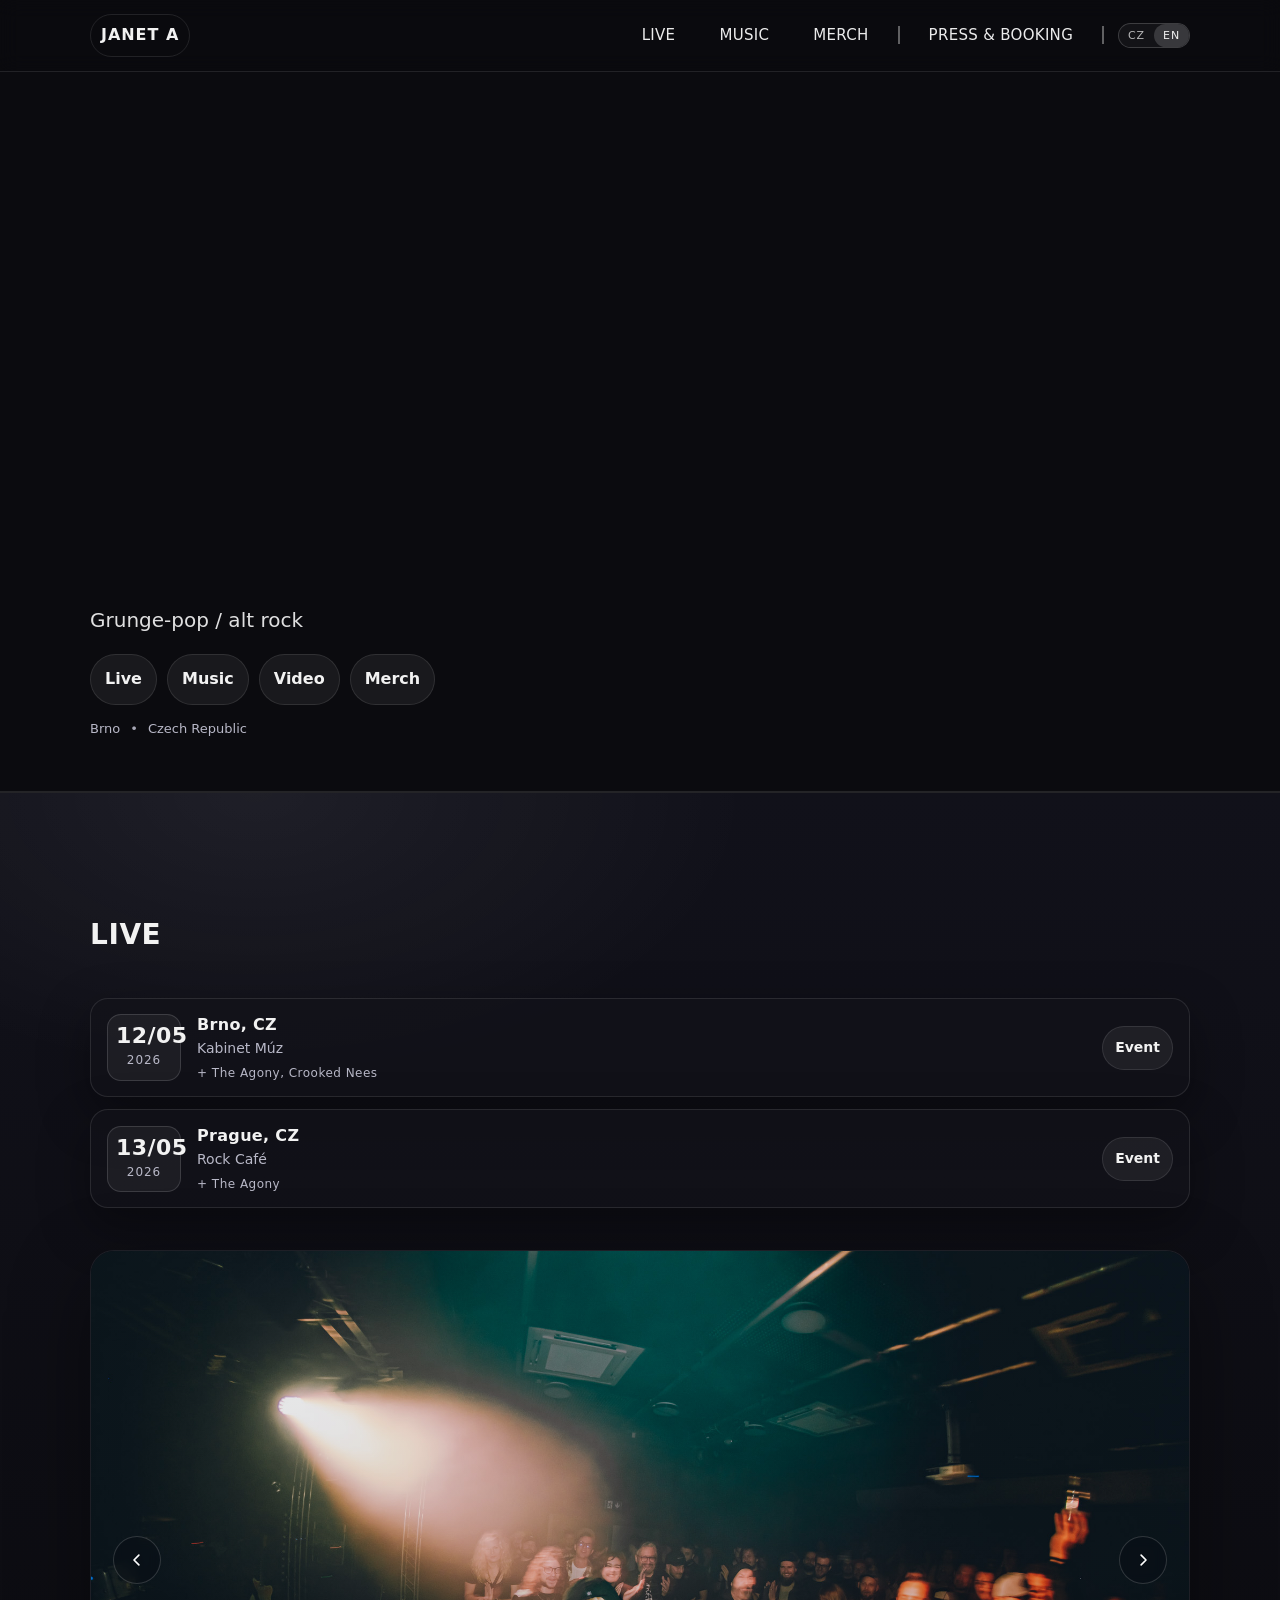
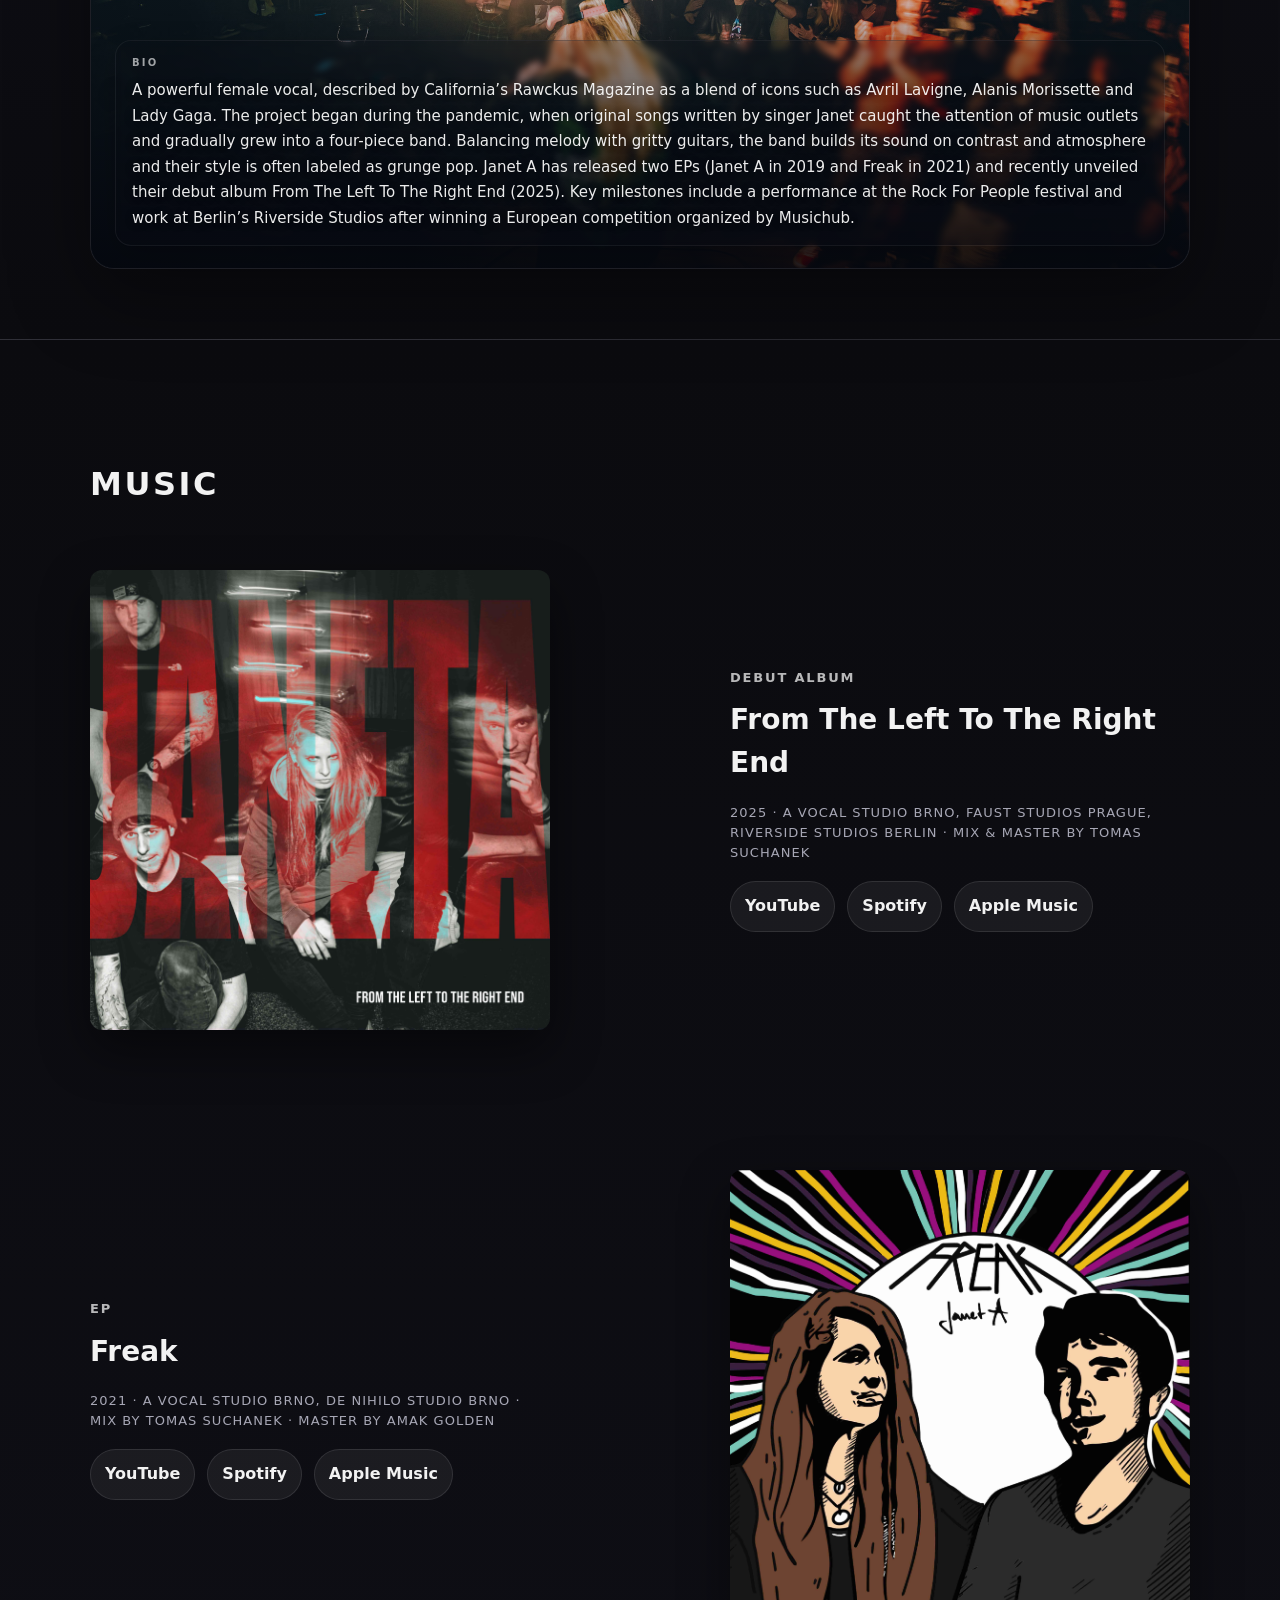
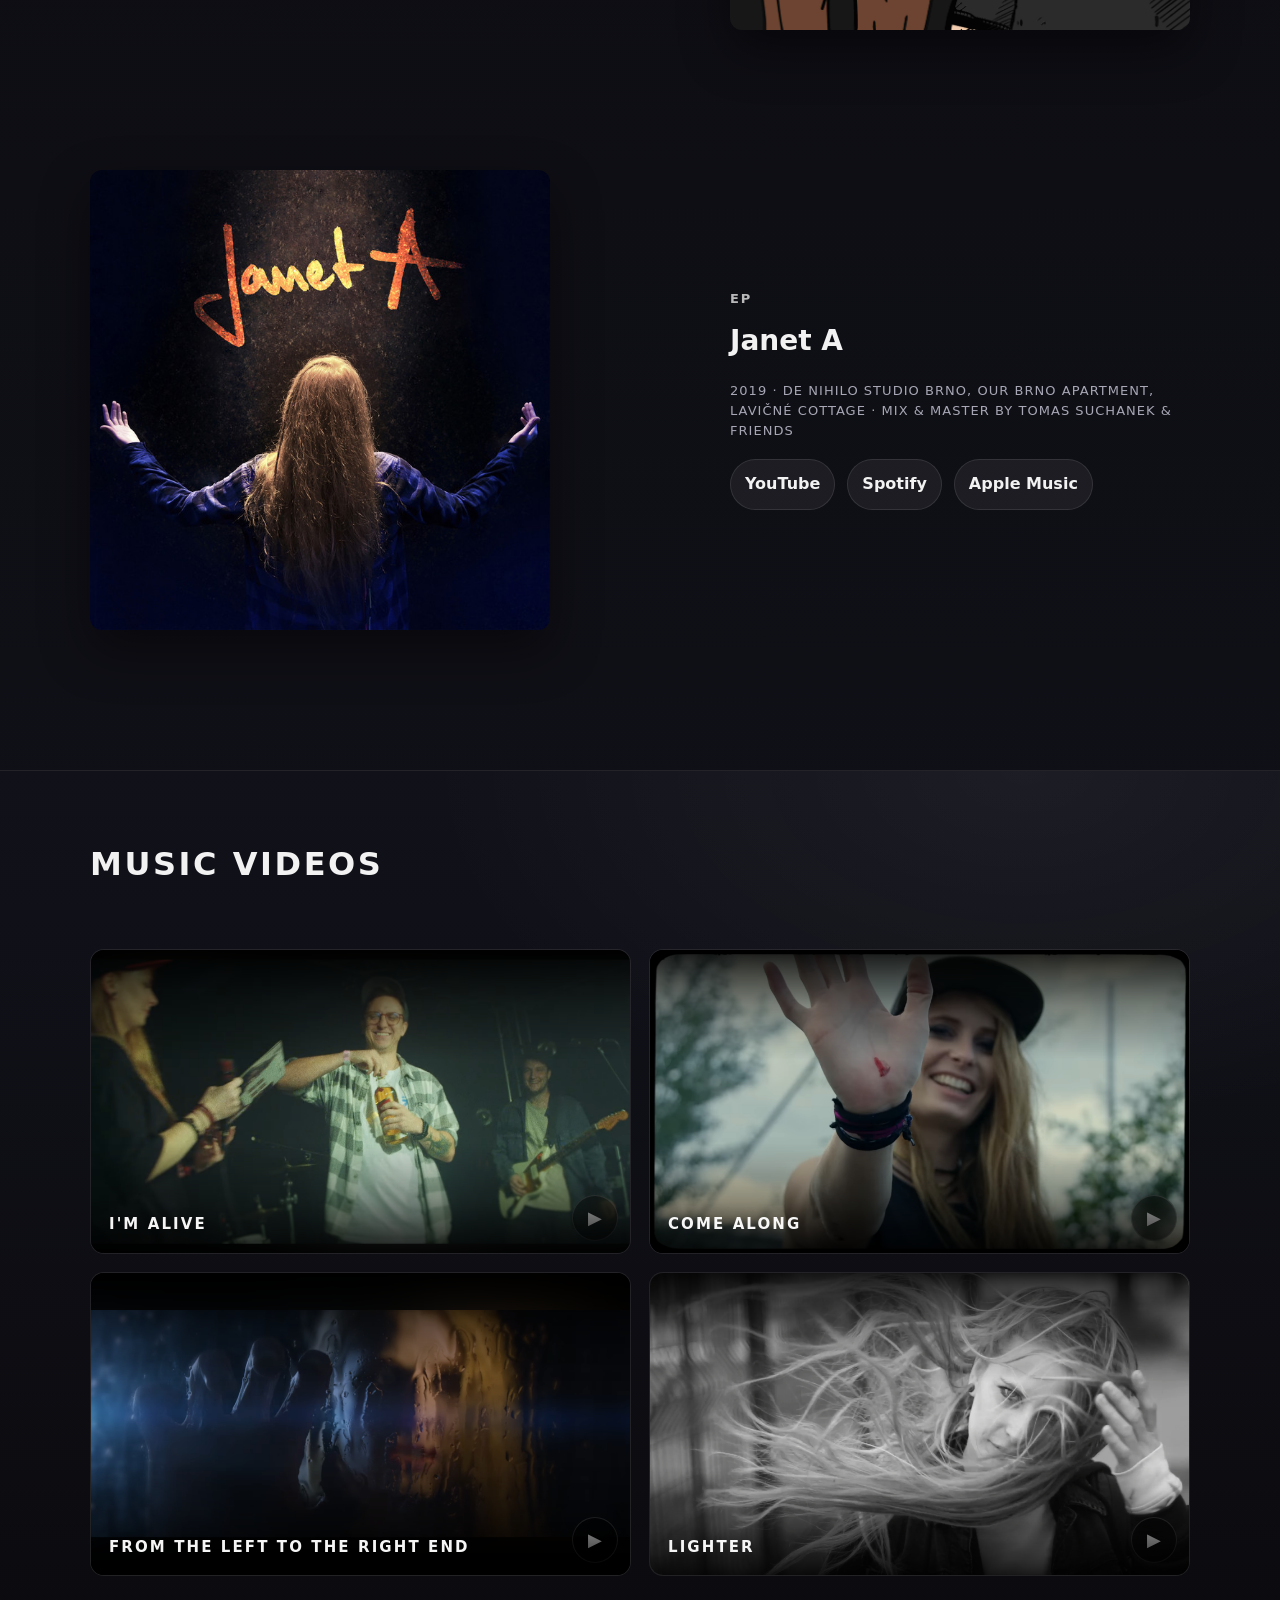
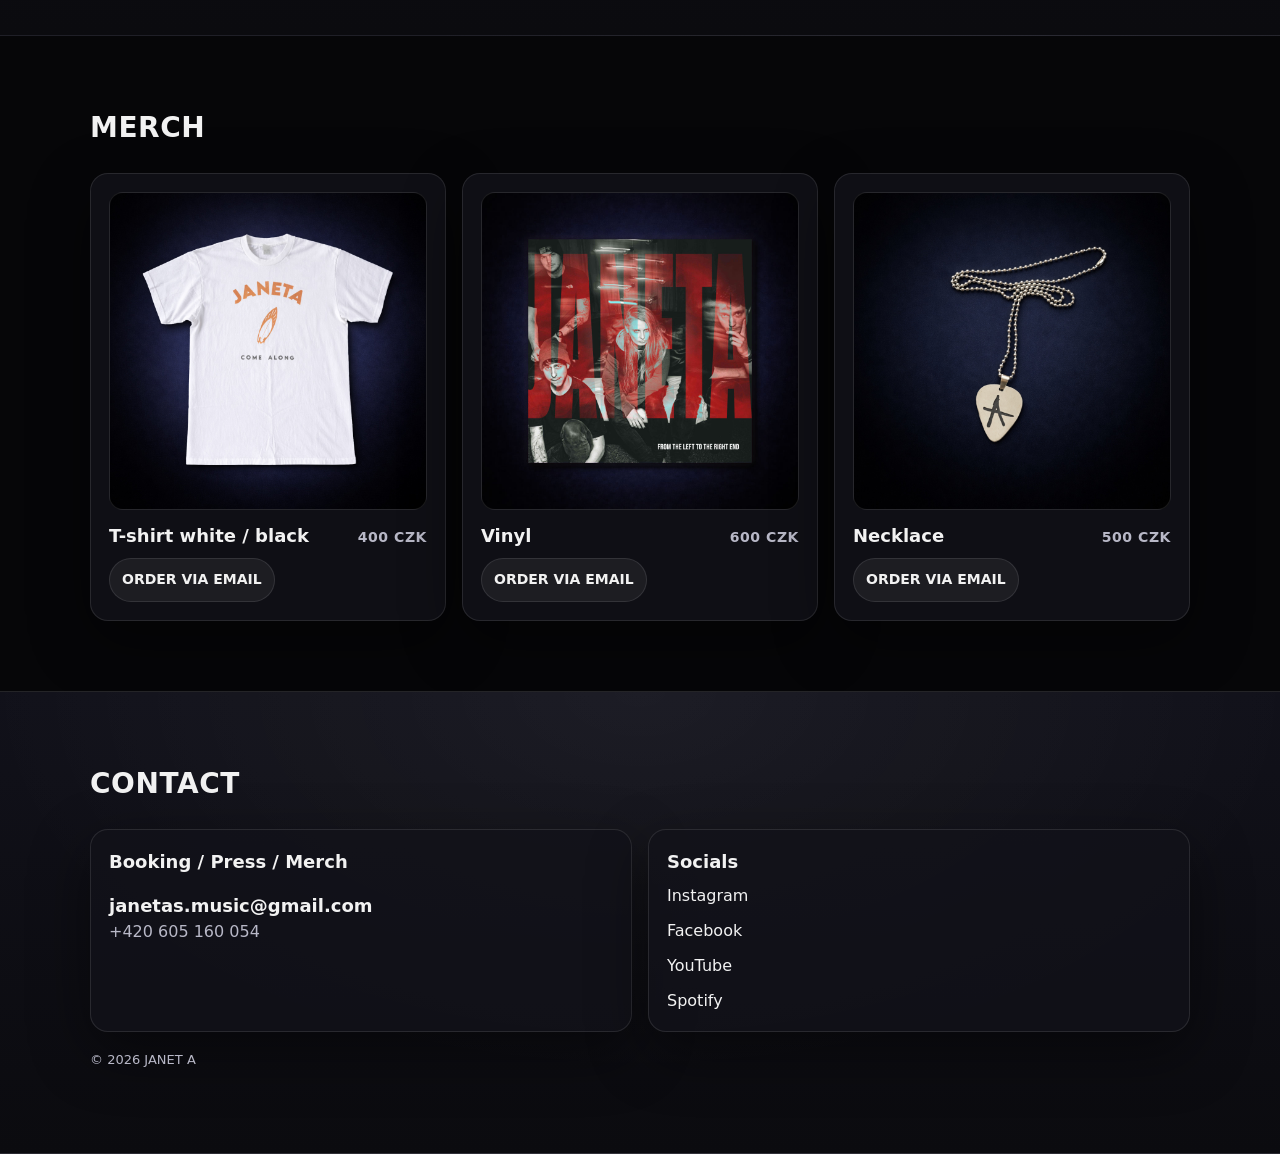
==== index-en.html @ 4bd8c481 "Add files via upload" ====
<!doctype html>
<html lang="en">

<head>
  <meta charset="utf-8" />
  <meta name="viewport" content="width=device-width,initial-scale=1" />
  <meta name="description" content="JANET A — grunge-pop / alt rock. Music, merch, booking." />
  <title>JANET A | GRUNGE POP</title>

  <meta property="og:title" content="Janet A | Grunge Pop">
  <meta property="og:description" content="Listen to our debut album From The Left To The Right End!">
  <meta property="og:image" content="https://janetasmusic.com/img/fromtheleft-cover">
  <meta property="og:url" content="https://janetasmusic.com/">
  <meta property="og:type" content="website">
  <meta property="og:site_name" content="Janet A">

  <meta name="twitter:card" content="summary_large_image">
  <meta name="twitter:title" content="Janet A | Grunge Pop">
  <meta name="twitter:description" content="Listen to our debut album From The Left To The Right End!">
  <meta name="twitter:image" content="https://janetasmusic.com/img/fromtheleft-cover">

  <link rel="icon" href="img/logo.png" type="image/png">
  <link rel="shortcut icon" href="img/logo.png">

  <link rel="preload" href="style.css" as="style" />
  <link rel="stylesheet" href="style.css" />
  <script type="application/ld+json">
{
  "@context": "https://schema.org",
  "@type": "MusicGroup",
  "name": "Janet A",
  "url": "https://janetasmusic.com",
  "image": "https://janetasmusic.com/img/logo.png",
  "genre": "Grunge Pop",
  "foundingLocation": "Brno, Czech Republic",
  "sameAs": [
    "https://open.spotify.com/artist/6JVevLwLhwUvMt3hrnKxRb?si=h8tf4zd2TtuWhy2TWBx4_Q",
    "https://www.youtube.com/@janeta4009",
    "https://instagram.com/janetasmusic/"
  ]
}
</script>
</head>

<body>
  <a class="skip-link" href="#music">Skip to content</a>
  <div id="top" aria-hidden="true"></div>

  <header class="site-header">
    <div class="wrap header-inner">
      <a class="brand" href="#top" aria-label="JANET A home">
        <span class="brand-mark">JANET A</span>
      </a>

      <nav class="nav" aria-label="Main navigation">
        <a href="#shows">LIVE</a>
        <a href="#music">MUSIC</a>
        <a href="#merch">MERCH</a>
        <span class="nav-sep" aria-hidden="true"></span>
        <a href="media-en.html">PRESS & BOOKING</a>

        <span class="nav-sep" aria-hidden="true"></span>

        <div class="lang-switch" aria-label="Language">
          <a class="lang" href="index.html">CZ</a>
          <a class="lang is-active" href="index-en.html" aria-current="page">EN</a>
        </div>
      </nav>
    </div>
  </header>

  <main>
    <!-- HERO -->
    <section class="hero" aria-label="Intro">
      <video class="hero-video" autoplay muted loop playsinline preload="metadata" poster="assets/hero-poster.jpg">
        <source src="assets/hero-video.mp4" type="video/mp4" />
        <source src="assets/hero-video.webm" type="video/webm" />
      </video>

      <div class="hero-overlay" aria-hidden="true"></div>

      <div class="wrap hero-inner">
        <div class="hero-card">
          <p class="hero-subtitle">Grunge-pop / alt rock</p>

          <div class="hero-ctas">
            <a class="btn" href="#shows">Live</a>
            <a class="btn" href="#music">Music</a>
            <a class="btn" href="#clips">Video</a>
            <a class="btn" href="#merch">Merch</a>
          </div>

          <div class="hero-meta">
            <span>Brno</span>
            <span class="dot">•</span>
            <span>Czech Republic</span>
          </div>
        </div>
      </div>
    </section>

    <!-- LIVE / SHOWS -->
    <section id="shows" class="section shows" aria-label="Shows">
      <div class="wrap">
        <div class="shows-head">
          <h2 class="section-title">LIVE</h2>
        </div>

        <div class="shows-list" data-shows>
          <article class="show-item">
            <div class="show-date">
              <div class="show-day">12/05</div>
              <div class="show-my">2026</div>
            </div>

            <div class="show-main">
              <div class="show-city">Brno, CZ</div>
              <div class="show-venue muted">Kabinet Múz</div>
              <div class="show-with">+ The Agony, Crooked Nees</div>
            </div>

            <div class="show-actions">
              <a class="btn small" href="https://www.facebook.com/events/1900424517529447/" target="_blank"
                rel="noopener">Event</a>
            </div>
          </article>

          <article class="show-item">
            <div class="show-date">
              <div class="show-day">13/05</div>
              <div class="show-my">2026</div>
            </div>

            <div class="show-main">
              <div class="show-city">Prague, CZ</div>
              <div class="show-venue muted">Rock Café</div>
              <div class="show-with">+ The Agony</div>
            </div>

            <div class="show-actions">
              <a class="btn small" href="https://www.facebook.com/events/1578025430092397/" target="_blank"
                rel="noopener">Event</a>
            </div>
          </article>
        </div>

        <div class="shows-empty card" data-shows-empty hidden>
          <h3 class="card-title">There are currently no upcoming shows announced.</h3>
          <p class="muted" style="margin:0 0 12px;">
            Want us in your city?
          </p>
          <a class="btn" href="mailto:janetas.music@gmail.com">Write to us</a>
        </div>

        <div class="live-feature" data-live-feature aria-label="Live gallery">
          <div class="live-feature-media">
            <img class="live-feature-image" src="img/live-about/1.jpg" alt="JANET A live photo 1" data-live-main />

            <div class="live-feature-overlay" aria-hidden="true"></div>

            <div class="live-feature-copy">
              <p class="live-feature-kicker">BIO</p>
              <p class="live-feature-caption">
                A powerful female vocal, described by California’s Rawckus Magazine as a blend of icons such as Avril
                Lavigne, Alanis Morissette and Lady Gaga. The project began during the pandemic, when original
                songs written by singer Janet caught the attention of music outlets and gradually grew into a
                four-piece band.
                Balancing melody with gritty guitars, the band builds its sound on contrast and atmosphere and their
                style is often labeled as grunge pop.
                Janet A has released two EPs (Janet A in 2019 and Freak in 2021) and recently unveiled their debut album
                From The Left To The Right End (2025). Key milestones include a performance at the Rock For People
                festival and work at Berlin’s Riverside Studios after winning a European competition organized by
                Musichub.
              </p>
            </div>

            <button class="live-feature-nav live-feature-prev" type="button" aria-label="Předchozí fotka"
              data-live-prev>
              <svg viewBox="0 0 24 24" aria-hidden="true" focusable="false">
                <path d="M14.5 5.5 8 12l6.5 6.5" fill="none" stroke="currentColor" stroke-width="2.2"
                  stroke-linecap="round" stroke-linejoin="round" />
              </svg>
            </button>

            <button class="live-feature-nav live-feature-next" type="button" aria-label="Další fotka" data-live-next>
              <svg viewBox="0 0 24 24" aria-hidden="true" focusable="false">
                <path d="M9.5 5.5 16 12l-6.5 6.5" fill="none" stroke="currentColor" stroke-width="2.2"
                  stroke-linecap="round" stroke-linejoin="round" />
              </svg>
            </button>
          </div>

          <div class="live-feature-data" hidden>
            <button type="button" data-live-item data-src="img/live-about/1.jpg"
              data-alt="JANET A live photo 1"></button>
            <button type="button" data-live-item data-src="img/live-about/2.jpg"
              data-alt="JANET A live photo 2"></button>
            <button type="button" data-live-item data-src="img/live-about/3.jpg"
              data-alt="JANET A live photo 3"></button>
            <button type="button" data-live-item data-src="img/live-about/4.jpg"
              data-alt="JANET A live photo 4"></button>
            <button type="button" data-live-item data-src="img/live-about/5.jpg"
              data-alt="JANET A live photo 5"></button>
            <button type="button" data-live-item data-src="img/live-about/6.jpg"
              data-alt="JANET A live photo 6"></button>
            <button type="button" data-live-item data-src="img/live-about/7.jpg"
              data-alt="JANET A live photo 7"></button>
            <button type="button" data-live-item data-src="img/live-about/8.jpg"
              data-alt="JANET A live photo 8"></button>
          </div>
        </div>
      </div>
    </section>

    <!-- MUSIC / DISCOGRAPHY -->
    <section id="music" class="discography" aria-label="Discography">
      <div class="wrap">
        <h2 class="section-title light">MUSIC</h2>

        <div class="release">
          <div class="release-cover flip" data-flip="hover">
            <div class="flip-inner">
              <img class="flip-front" src="img/fromtheleft-cover.jpg"
                alt="From The Left To The Right End cover (front cover)">
              <img class="flip-back" src="img/fromtheleft-cover-back.jpg"
                alt="From The Left To The Right End cover (back cover)">
            </div>
          </div>

          <div class="release-content">
            <p class="release-type">Debut album</p>
            <h3>From The Left To The Right End</h3>

            <p class="release-meta">2025 · A Vocal Studio Brno, Faust Studios Prague, Riverside Studios Berlin · Mix &
              Master by Tomas Suchanek</p>

            <div class="release-links">
              <a class="btn" href="https://www.youtube.com/playlist?list=OLAK5uy_knahHqnbqrD3aIA6ERLIHzUqiLFm7N8g4"
                target="_blank" rel="noopener">YouTube</a>
              <a class="btn" href="https://open.spotify.com/album/6L2CEQSk4ANyH6DPa18ISx?si=PuIJR87MQpGazXR05zRnSg"
                target="_blank" rel="noopener">Spotify</a>
              <a class="btn" href="https://music.apple.com/cz/album/from-the-left-to-the-right-end/1842360962?l=cs"
                target="_blank" rel="noopener">Apple Music</a>
            </div>
          </div>
        </div>

        <div class="release reverse">
          <div class="release-cover flip" data-flip="hover">
            <div class="flip-inner">
              <img class="flip-front" src="img/freak-cover.jpg" alt="Freak cover (front cover)">
              <img class="flip-back" src="img/freak-cover-back.jpg" alt="Freak cover (back cover)">
            </div>
          </div>

          <div class="release-content">
            <p class="release-type">EP</p>
            <h3>Freak</h3>

            <p class="release-meta">2021 · A Vocal Studio Brno, De Nihilo Studio Brno · Mix by Tomas Suchanek · Master
              by Amak Golden</p>

            <div class="release-links">
              <a class="btn" href="https://www.youtube.com/playlist?list=OLAK5uy_nMsI7tkesC85cliYjmbCuS9SC2xtWjMcc"
                target="_blank" rel="noopener">YouTube</a>
              <a class="btn" href="https://open.spotify.com/album/3Om424XSvskJ9NdhZv2Mge?si=Vi7jGyVFT56o0M4ZvfmuUQ"
                target="_blank" rel="noopener">Spotify</a>
              <a class="btn" href="https://music.apple.com/cz/album/freak-ep/1558151202?l=cs" target="_blank"
                rel="noopener">Apple Music</a>
            </div>
          </div>
        </div>

        <div class="release">
          <div class="release-cover flip" data-flip="hover">
            <div class="flip-inner">
              <img class="flip-front" src="img/janeta-cover.jpg" alt="Janet A cover (front cover)">
              <img class="flip-back" src="img/janeta-cover-back.jpg" alt="Janet A cover (back cover)">
            </div>
          </div>

          <div class="release-content">
            <p class="release-type">EP</p>
            <h3>Janet A</h3>

            <p class="release-meta">2019 · De Nihilo Studio Brno, Our Brno Apartment, Lavičné cottage · Mix & Master by
              Tomas Suchanek &
              friends</p>

            <div class="release-links">
              <a class="btn"
                href="https://www.youtube.com/watch?v=fKmSihNrGZk&list=OLAK5uy_mN9hm_2FPLdXp_HwhUMwpxF2SR4xbGBOk"
                target="_blank" rel="noopener">YouTube</a>
              <a class="btn" href="https://open.spotify.com/album/5RfSjZinQt05xXbtIXeVTa?si=aFkw_9KYT6-e8p9qY3x7PA"
                target="_blank" rel="noopener">Spotify</a>
              <a class="btn" href="https://music.apple.com/cz/album/ep-ep/1465336234?l=cs" target="_blank"
                rel="noopener">Apple Music</a>
            </div>
          </div>
        </div>

      </div>

      <!-- VIDEOS (full-bleed background, content still in wrap) -->
      <div id="clips" class="videos-section">
        <div class="wrap">
          <div class="videos-head">
            <h2 class="section-title light">MUSIC VIDEOS</h2>
          </div>

          <div class="video-grid">
            <a class="video-card" href="https://www.youtube.com/watch?v=L5fxDbUje5Q" target="_blank" rel="noopener">
              <img src="img/thumbs/imalive.png" alt="JANET A — I'm Alive">
              <div class="video-title">I'M ALIVE</div>
              <div class="video-quote">Give me something you'll never give me again</div>
              <div class="play-badge" aria-hidden="true">▶</div>
            </a>

            <a class="video-card" href="https://www.youtube.com/watch?v=X1sj0au_LIU" target="_blank" rel="noopener">
              <img src="img/thumbs/comealong.png" alt="JANET A — Come Along">
              <div class="video-title">COME ALONG</div>
              <div class="video-quote">We're curious whose turn's to hit the floor</div>
              <div class="play-badge" aria-hidden="true">▶</div>
            </a>

            <a class="video-card" href="https://www.youtube.com/watch?v=y8xTtmXeoC4" target="_blank" rel="noopener">
              <img src="img/thumbs/fromtheleft.png" alt="JANET A — From The Left To The Right End">
              <div class="video-title">FROM THE LEFT TO THE RIGHT END</div>
              <div class="video-quote">What the hell were you thinking</div>
              <div class="play-badge" aria-hidden="true">▶</div>
            </a>

            <a class="video-card" href="https://www.youtube.com/watch?v=3bPpeXwb1dY" target="_blank" rel="noopener">
              <img src="img/thumbs/lighter.png" alt="JANET A — Lighter">
              <div class="video-title">LIGHTER</div>
              <div class="video-quote">Just come and see</div>
              <div class="play-badge" aria-hidden="true">▶</div>
            </a>
          </div>
        </div>
      </div>

    </section>

    <!-- MERCH -->
    <section id="merch" class="section merch-section" aria-label="Merch">
      <video class="section-video" autoplay muted loop playsinline>
        <source src="assets/merch.mp4" type="video/mp4">
      </video>

      <div class="section-overlay" aria-hidden="true"></div>

      <div class="wrap merch-content">
        <h2 class="section-title">MERCH</h2>

        <div class="grid three">
          <article class="product card">
            <div class="thumb shirt-toggle" data-white="img/merch/shirt-white.jpg"
              data-black="img/merch/shirt-black.jpg" style="background-image: url('img/merch/shirt-white.jpg');">
            </div>

            <div class="product-meta">
              <h3 class="card-title">T-shirt white / black</h3>
              <span class="price">400 CZK</span>
            </div>

            <a class="btn small" href="#contact" target="_blank" rel="noopener">ORDER VIA EMAIL</a>
          </article>

          <article class="product card">
            <div class="thumb" role="img" aria-label="Vinyl" style="background-image: url('img/merch/vinyl.jpg');">
            </div>

            <div class="product-meta">
              <h3 class="card-title">Vinyl</h3>
              <span class="price">600 CZK</span>
            </div>

            <a class="btn small" href="#contact" target="_blank" rel="noopener">ORDER VIA EMAIL</a>
          </article>

          <article class="product card">
            <div class="thumb" role="img" aria-label="Necklace"
              style="background-image: url('img/merch/necklace.jpg');">
            </div>

            <div class="product-meta">
              <h3 class="card-title">Necklace</h3>
              <span class="price">500 CZK</span>
            </div>

            <a class="btn small" href="#contact" target="_blank" rel="noopener">ORDER VIA EMAIL</a>
          </article>
        </div>
      </div>
    </section>

    <!-- CONTACT -->
    <section id="contact" class="section alt" aria-label="Contact">
      <div class="wrap">
        <h2 class="section-title">CONTACT</h2>

        <div class="grid two">
          <div class="card">
            <h3 class="card-title">Booking / Press / Merch</h3>
            <p>
              <a class="big-link" href="mailto:janetas.music@gmail.com">janetas.music@gmail.com</a><br />
              <span class="muted">+420 605 160 054</span>
            </p>
          </div>

          <div class="card">
            <h3 class="card-title">Socials</h3>
            <div class="links-col">
              <a href="https://www.instagram.com/janetasmusic/" target="_blank" rel="noopener">Instagram</a>
              <a href="https://www.facebook.com/janetasmusic/" target="_blank" rel="noopener">Facebook</a>
              <a href="https://www.youtube.com/@janeta4009" target="_blank" rel="noopener">YouTube</a>
              <a href="https://open.spotify.com/artist/6JVevLwLhwUvMt3hrnKxRb?si=_yaY02nsR5qsl_K6LnqB9g" target="_blank"
                rel="noopener">Spotify</a>
            </div>
          </div>
        </div>

        <p class="footer-note muted">© <span id="year"></span> JANET A</p>
      </div>
    </section>
  </main>

  <script>
    document.getElementById("year").textContent = new Date().getFullYear();

    document.querySelectorAll('a[href^="#"]').forEach((a) => {
      a.addEventListener("click", (e) => {
        const id = a.getAttribute("href");
        if (!id || id === "#") return;

        const el = document.querySelector(id);
        if (!el) return;

        const target = el.matches("section")
          ? (el.querySelector(".section-title") || el)
          : el;

        e.preventDefault();

        const header = document.querySelector(".site-header");
        const offset = header ? header.offsetHeight + 12 : 0;
        const EXTRA = 12;
        const top = target.getBoundingClientRect().top + window.scrollY - offset + EXTRA;

        window.scrollTo({ top, behavior: "smooth" });
      });
    });

    document.querySelectorAll('.release-cover.flip[data-flip="hover"]').forEach((card) => {
      let t = null;
      let hovering = false;

      card.addEventListener('mouseenter', () => {
        hovering = true;
        card.classList.add('is-flipped');

        clearTimeout(t);
        t = setTimeout(() => {
          if (hovering) card.classList.remove('is-flipped');
        }, 3000);
      });

      card.addEventListener('mouseleave', () => {
        hovering = false;
        clearTimeout(t);
        card.classList.remove('is-flipped');
      });
    });

    (() => {
      const list = document.querySelector("[data-shows]");
      const empty = document.querySelector("[data-shows-empty]");
      if (!list || !empty) return;

      const hasItems = list.querySelector(".show-item");
      empty.hidden = !!hasItems;
    })();

    document.querySelectorAll(".shirt-toggle").forEach((el) => {
      const white = el.dataset.white;
      const black = el.dataset.black;

      let timeout = null;
      let isHovering = false;

      function setWhite() {
        el.style.backgroundImage = `url('${white}')`;
      }

      function setBlack() {
        el.style.backgroundImage = `url('${black}')`;
      }

      el.addEventListener("mouseenter", () => {
        isHovering = true;
        setBlack();

        clearTimeout(timeout);

        timeout = setTimeout(() => {
          if (isHovering) {
            setWhite();
          }
        }, 3000);
      });

      el.addEventListener("mouseleave", () => {
        isHovering = false;
        clearTimeout(timeout);
        setWhite();
      });
    });

    (() => {
      const root = document.querySelector("[data-live-feature]");
      if (!root) return;

      const main = root.querySelector("[data-live-main]");
      const prev = root.querySelector("[data-live-prev]");
      const next = root.querySelector("[data-live-next]");
      const items = Array.from(root.querySelectorAll("[data-live-item]"));

      if (!main || !prev || !next || !items.length) return;

      let index = 0;

      function render(i) {
        const item = items[i];
        if (!item) return;
        main.src = item.dataset.src || "";
        main.alt = item.dataset.alt || "JANET A live photo";
      }

      prev.addEventListener("click", () => {
        index = (index - 1 + items.length) % items.length;
        render(index);
      });

      next.addEventListener("click", () => {
        index = (index + 1) % items.length;
        render(index);
      });

      render(index);
    })();
  </script>
</body>

</html>
---- style.css ----
/* ===========================
   Base
=========================== */
:root {
  --bg: #0b0b0f;
  --bg2: #11111a;
  --card: #12121a;
  --text: #f2f2f2;
  --muted: #b8b8c7;
  --line: rgba(255, 255, 255, .10);

  --wrap: 1100px;
  --radius: 18px;
  --shadow: 0 20px 60px rgba(0, 0, 0, .45);
  --coverSize: clamp(340px, 38vw, 460px);
}

* {
  box-sizing: border-box;
}

html {
  scroll-behavior: smooth;
}

body {
  margin: 0;
  font-family: ui-sans-serif, system-ui, -apple-system, Segoe UI, Roboto, Arial, "Apple Color Emoji", "Segoe UI Emoji";
  background: var(--bg);
  color: var(--text);
  line-height: 1.55;
}

a {
  color: inherit;
  text-decoration: none;
}

a:hover {
  text-decoration: underline;
  text-underline-offset: 4px;
}

.wrap {
  width: min(var(--wrap), calc(100% - 40px));
  margin-inline: auto;
}

.skip-link {
  position: absolute;
  left: -999px;
  top: 10px;
  background: #fff;
  color: #000;
  padding: 10px 12px;
  border-radius: 10px;
}

.skip-link:focus {
  left: 12px;
  z-index: 9999;
}

.muted {
  color: var(--muted);
}

/* ===========================
   Header / Nav
=========================== */
.site-header {
  position: sticky;
  top: 0;
  z-index: 30;
  background: rgba(11, 11, 15, .72);
  backdrop-filter: blur(10px);
  border-bottom: 1px solid var(--line);
}

.header-inner {
  display: flex;
  align-items: center;
  justify-content: space-between;
  padding: 14px 0;
  gap: 18px;
}

.brand {
  display: flex;
  align-items: center;
  gap: 10px;
  font-weight: 800;
  letter-spacing: .06em;
  text-decoration: none;
}

.brand-mark {
  padding: 8px 10px;
  border: 1px solid var(--line);
  border-radius: 999px;
}

.brand:hover,
.brand:focus,
.nav a:hover,
.nav a:focus {
  text-decoration: none;
}

.brand:hover .brand-mark,
.brand:focus-visible .brand-mark {
  background: rgba(255, 255, 255, .12);
  border-color: rgba(255, 255, 255, .22);
}

.nav {
  display: flex;
  align-items: center;
  gap: 14px;
  flex-wrap: wrap;
  justify-content: flex-end;
  font-size: 14px;
  color: rgba(255, 255, 255, .92);
}

.nav a {
  padding: 10px 14px;
  border-radius: 999px;
  border: 1px solid transparent;
  line-height: 1;
  font-size: 15px;
  letter-spacing: .02em;
}

.nav a:hover {
  background: rgba(255, 255, 255, .12);
  text-decoration: none;
}

.nav-sep {
  width: 2px;
  height: 18px;
  color: rgb(255, 255, 255);
  background: rgba(255, 255, 255, 0.35);
  display: inline-block;
}

/* ===========================
   Hero
=========================== */
.hero {
  position: relative;
  min-height: 80vh;
  display: flex;
  align-items: flex-end;
  border-bottom: 1px solid var(--line);
  overflow: hidden;
}

.hero-video {
  position: absolute;
  inset: 0;
  width: 100%;
  height: 100%;
  object-fit: cover;
  transform: scale(1.02);
}

.hero-overlay {
  position: absolute;
  inset: 0;
  background: linear-gradient(to top,
      rgba(11, 11, 15, .92) 0%,
      rgba(11, 11, 15, .40) 55%,
      rgba(11, 11, 15, .65) 100%);
}

.hero-inner {
  position: relative;
  padding: 64px 0 52px;
  display: flex;
  align-items: flex-end;
}

.hero-card {
  max-width: 720px;
}

.hero-subtitle {
  margin: 0 0 18px;
  font-size: 20px;
  max-width: 58ch;
  opacity: .92;
}

.hero-ctas {
  display: flex;
  flex-wrap: wrap;
  gap: 10px;
  margin-bottom: 14px;
}

.hero-meta {
  color: var(--muted);
  font-size: 13px;
  display: flex;
  align-items: center;
  gap: 10px;
}

.dot {
  opacity: .9;
}

/* ===========================
   Sections / Grids / Cards
=========================== */
.section {
  padding: 70px 0;
  scroll-margin-top: 20px;
}

.shows {
  padding-top: 120px;
}

.section.alt {
  background:
    radial-gradient(1200px 700px at 50% 0%, rgba(255, 255, 255, .05), transparent 55%),
    linear-gradient(to bottom, var(--bg2), var(--bg));
  border-top: 1px solid var(--line);
  border-bottom: 1px solid var(--line);
}

.section-title {
  margin: 0 0 24px;
  font-size: 28px;
  letter-spacing: .02em;
}

.grid {
  display: grid;
  gap: 16px;
}

.grid.two {
  grid-template-columns: repeat(2, minmax(0, 1fr));
}

.grid.three {
  grid-template-columns: repeat(3, minmax(0, 1fr));
}

.card {
  background: rgba(18, 18, 26, .80);
  border: 1px solid var(--line);
  border-radius: var(--radius);
  box-shadow: var(--shadow);
  padding: 18px;
}

.card-title {
  margin: 0 0 8px;
  font-size: 18px;
}

.links-col {
  display: flex;
  flex-direction: column;
  gap: 10px;
}

.big-link {
  font-size: 18px;
  font-weight: 650;
}

.footer-note {
  margin-top: 18px;
  font-size: 13px;
}

/* ===========================
   Buttons
=========================== */
.btn {
  display: inline-flex;
  align-items: center;
  justify-content: center;
  gap: 8px;
  padding: 12px 14px;
  border-radius: 999px;
  border: 1px solid var(--line);
  background: rgba(255, 255, 255, .06);
  text-decoration: none;
  font-weight: 650;
}

.btn:hover {
  text-decoration: none;
  background: rgba(255, 255, 255, .10);
}

.btn.ghost {
  background: transparent;
}

.btn.ghost:hover {
  background: rgba(255, 255, 255, .08);
  border-color: rgba(255, 255, 255, .25);
}

.btn.small {
  padding: 10px 12px;
  font-size: 14px;
}

/* ===========================
   Discography (Zig-Zag)
=========================== */
.discography {
  background: linear-gradient(to bottom, var(--bg), var(--bg2));
  color: var(--text);
  padding: 120px 0 0;
  /* ✅ spodní padding pryč -> videa si řeší vlastní */
}

.section-title.light {
  font-size: 32px;
  margin-bottom: 60px;
  text-transform: uppercase;
  letter-spacing: .08em;
}

.release {
  display: grid;
  grid-template-columns: 1fr 1fr;
  column-gap: clamp(40px, 8vw, 140px);
  align-items: center;
  margin-bottom: 140px;
  grid-auto-flow: dense;
}

.release .release-cover,
.release .release-content {
  grid-row: 1;
  min-width: 0;
}

.release .release-cover {
  grid-column: 1;
  justify-self: start;
}

.release .release-content {
  grid-column: 2;
  justify-self: end;
  width: min(100%, var(--coverSize));
  max-width: var(--coverSize);
  text-align: left;
  align-self: center;
}

.release.reverse .release-cover {
  grid-column: 2;
  justify-self: end;
}

.release.reverse .release-content {
  grid-column: 1;
  justify-self: start;
}

.release-type {
  margin: 0 0 10px;
  font-size: 13px;
  font-weight: 600;
  text-transform: uppercase;
  letter-spacing: .14em;
  opacity: .75;
}

.release-content h3 {
  font-size: 28px;
  margin: 0 0 18px;
}

.release-desc {
  margin: 0 0 14px;
  max-width: 440px;
  color: rgba(255, 255, 255, 0.92);
}

.release-meta {
  margin: 0 0 18px;
  font-size: 13px;
  letter-spacing: .08em;
  text-transform: uppercase;
  color: var(--muted);
  opacity: .9;
}

.tracklist {
  list-style: none;
  margin: 0 0 26px;
  padding: 0;
  max-width: 460px;
  border-top: 0px solid rgba(255, 255, 255, .08);
}

.tracklist li {
  display: grid;
  grid-template-columns: minmax(0, 1fr) auto;
  gap: 16px;
  padding: 3px 0;
  border-bottom: 0px solid rgba(255, 255, 255, .06);
  align-items: baseline;
}

.track-name {
  color: rgba(255, 255, 255, .94);
}

.track-time {
  color: var(--muted);
  font-size: 13px;
  letter-spacing: .04em;
  white-space: nowrap;
}

.release.reverse .release-content .tracklist,
.release.reverse .release-content .release-desc,
.release.reverse .release-content .release-meta {
  max-width: 460px;
}

@media (max-width: 900px) {

  .release-desc,
  .release-meta,
  .tracklist {
    max-width: 100%;
  }

  .tracklist li {
    gap: 10px;
  }
}

.release-links {
  display: flex;
  gap: 12px;
  flex-wrap: wrap;
}

/* ===========================
   Cover Flip Effect
=========================== */
.release-cover.flip {
  perspective: 1200px;
}

.release-cover.flip .flip-inner {
  position: relative;
  width: var(--coverSize);
  aspect-ratio: 1 / 1;
  transform-style: preserve-3d;
  transition: transform 600ms cubic-bezier(.2, .8, .2, 1);
  border-radius: 12px;
}

.release-cover.flip img {
  position: absolute;
  inset: 0;
  width: 100%;
  height: 100%;
  object-fit: cover;
  border-radius: 12px;
  backface-visibility: hidden;
  box-shadow: 0 20px 50px rgba(0, 0, 0, .45);
}

.release-cover.flip .flip-back {
  transform: rotateY(180deg);
}

.release-cover.flip.is-flipped .flip-inner {
  transform: rotateY(180deg);
}

@media (hover: none) {
  .release-cover.flip .flip-inner {
    transition: none;
  }
}

/* ===========================
   Videos separated section (full-bleed)
=========================== */
.videos-section {
  position: relative;
  padding: 70px 0 60px;
  margin-top: 10px;
  /* jemná mezera od posledního releasu */
  isolation: isolate;
  /* ✅ fix z-index “pod discography backgroundem” */
}

.videos-section::before {
  content: "";
  position: absolute;
  inset: 0;
  width: 100vw;
  left: 50%;
  transform: translateX(-50%);
  background:
    radial-gradient(1000px 600px at 80% 0%, rgba(255, 255, 255, .05), transparent 60%),
    linear-gradient(to bottom, #11111a, #0b0b0f);
  border-top: 1px solid var(--line);
  border-bottom: 1px solid rgba(255, 255, 255, .06);
  z-index: 0;
  pointer-events: none;
}

.videos-section>* {
  position: relative;
  z-index: 1;
}

/* Headline */
.videos-head {
  margin: 0 0 14px;
}

.videos-head h3 {
  margin: 0 0 6px;
  font-size: 18px;
  font-weight: 800;
  letter-spacing: .04em;
  color: rgba(255, 255, 255, .96);
}



/* ===========================
   Video cards
=========================== */
.video-grid {
  display: grid;
  grid-template-columns: repeat(2, minmax(0, 1fr));
  gap: 18px;
  margin-top: 14px;
}

.video-card {
  position: relative;
  display: block;
  border-radius: 14px;
  overflow: hidden;
  border: 1px solid var(--line);
  background: rgba(0, 0, 0, .25);
  aspect-ratio: 16 / 9;
  text-decoration: none;
}

.video-card img {
  width: 100%;
  height: 100%;
  object-fit: cover;
  transition: transform .35s ease, filter .35s ease;
}

.video-card::after {
  content: "";
  position: absolute;
  inset: 0;
  background:
    linear-gradient(to bottom,
      rgba(0, 0, 0, 0.88) 0%,
      rgba(0, 0, 0, 0.36) 18%,
      transparent 36%,
      transparent 64%,
      rgba(0, 0, 0, 0.36) 82%,
      rgba(0, 0, 0, 0.88) 100%);
  opacity: 1;
  transition: opacity .35s ease;
  pointer-events: none;
}

.video-title {
  position: absolute;
  left: 18px;
  right: 72px;
  bottom: 16px;
  z-index: 2;
  display: block;
  padding: 0;
  text-align: left;
  font-size: 15px;
  font-weight: 750;
  letter-spacing: .14em;
  text-transform: uppercase;
  color: rgba(255, 255, 255, 0.96);
  text-shadow: 0 4px 18px rgba(0, 0, 0, 0.85);
  opacity: 1;
  transform: translateY(0);
  transition:
    opacity .28s cubic-bezier(.16, 1, .3, 1),
    transform .28s cubic-bezier(.16, 1, .3, 1);
  pointer-events: none;
}

.video-quote {
  position: absolute;
  inset: 0;
  z-index: 2;
  display: grid;
  place-items: center;
  padding: 32px;
  text-align: center;
  font-size: clamp(17px, 3vw, 27px);
  line-height: 1.2;
  font-weight: 500;
  letter-spacing: 0.01em;
  color: rgba(15, 1, 1, 0.82);
  text-shadow:
    0 8px 30px rgba(250, 250, 250, 0.9),
    0 0 50px rgba(255, 255, 255, 0.9);
  opacity: 0;
  transform: translateY(10px) scale(0.985);
  transition:
    opacity .32s cubic-bezier(.16, 1, .3, 1),
    transform .32s cubic-bezier(.16, 1, .3, 1);
  pointer-events: none;
}

.play-badge {
  position: absolute;
  right: 12px;
  bottom: 12px;
  width: 46px;
  height: 46px;
  display: grid;
  place-items: center;
  border-radius: 999px;
  border: 1px solid rgba(255, 255, 255, .18);
  background: rgba(0, 0, 0, .45);
  backdrop-filter: blur(8px);
  color: white;
  font-size: 18px;
  opacity: .9;
  transition:
    transform .25s ease,
    opacity .25s ease,
    background .25s ease,
    border-color .25s ease,
    box-shadow .25s ease;
  pointer-events: none;
}

.video-card:hover {
  text-decoration: none;
}

.video-card:hover img {
  transform: scale(1.04);
  filter: brightness(0.58) grayscale(0.22);
}

.video-card:hover .video-title {
  opacity: 0.18;
  transform: translateY(6px);
}

.video-card:hover .video-quote {
  opacity: 1;
  transform: translateY(0);
}

.video-card:hover .play-badge {
  transform: scale(1.08);
  background: rgba(255, 255, 255, .10);
  border-color: rgba(255, 255, 255, .52);
  box-shadow: 0 0 16px rgba(255, 255, 255, .32);
  opacity: 1;
}

/* ===========================
   Merch section video background
=========================== */
.merch-section {
  position: relative;
  overflow: hidden;
}

.section-video {
  position: absolute;
  inset: 0;
  width: 100%;
  height: 100%;
  object-fit: cover;
  z-index: 0;
}

.section-overlay {
  position: absolute;
  inset: 0;
  background: rgba(0, 0, 0, 0.45);
  z-index: 1;
}

.merch-content {
  position: relative;
  z-index: 2;
}

.thumb {
  aspect-ratio: 1 / 1;
  width: 100%;
  border-radius: 14px;
  border: 1px solid var(--line);
  margin-bottom: 12px;
  background-size: cover;
  background-position: center;
  background-repeat: no-repeat;
}

/* ===========================
   Live / Shows
=========================== */
.shows {
  background:
    radial-gradient(900px 520px at 20% 0%, rgba(255, 255, 255, .06), transparent 55%),
    linear-gradient(to bottom, var(--bg2), var(--bg));
  border-top: 1px solid var(--line);
  border-bottom: 1px solid var(--line);
}

.shows-head {
  display: flex;
  align-items: baseline;
  justify-content: space-between;
  gap: 16px;
  margin-bottom: 18px;
}

.shows-sub {
  margin: 0;
  font-size: 13px;
}

.shows-list {
  display: grid;
  gap: 12px;
}

.show-item {
  display: grid;
  grid-template-columns: auto 1fr auto;
  align-items: center;
  gap: 16px;
  padding: 14px 16px;
  border-radius: var(--radius);
  border: 1px solid var(--line);
  background: rgba(18, 18, 26, .72);
  box-shadow: 0 18px 50px rgba(0, 0, 0, .35);
}

.show-date {
  width: 74px;
  text-align: center;
  border-radius: 14px;
  border: 1px solid rgba(255, 255, 255, .14);
  background: rgba(255, 255, 255, .05);
  padding: 10px 8px;
}

.show-day {
  font-size: 22px;
  font-weight: 850;
  line-height: 1;
  letter-spacing: .02em;
}

.show-my {
  margin-top: 4px;
  font-size: 12px;
  color: var(--muted);
  letter-spacing: .08em;
}

.show-city {
  font-weight: 800;
  letter-spacing: .02em;
}

.show-venue {
  font-size: 14px;
}

.show-with {
  margin-top: 4px;
  font-size: 12px;
  letter-spacing: .04em;
  color: var(--muted);
}

.show-actions {
  display: flex;
  gap: 10px;
  align-items: center;
  justify-content: flex-end;
}

.shows-empty.card {
  margin-top: 12px;
}

.product-meta {
  display: flex;
  justify-content: space-between;
  align-items: baseline;
  gap: 10px;
}

.price {
  font-size: 14px;
  font-weight: 600;
  letter-spacing: .04em;
  color: var(--muted);
}


/* ===========================
   LIVE FEATURE
=========================== */
.live-feature {
  margin-top: 42px;
}

.live-feature-media {
  position: relative;
  border-radius: 24px;
  overflow: hidden;
  border: 1px solid rgba(255, 255, 255, 0.08);
  background: #0b0c14;
  box-shadow: 0 26px 80px rgba(0, 0, 0, 0.38);
  aspect-ratio: 16 / 9;
  min-height: 540px;
}

.live-feature-image {
  display: block;
  width: 100%;
  height: 100%;
  object-fit: cover;
}

.live-feature-overlay {
  position: absolute;
  inset: 0;
  background:
    linear-gradient(
      to top,
      rgba(5, 7, 14, 0.88) 0%,
      rgba(5, 7, 14, 0.50) 24%,
      rgba(5, 7, 14, 0.14) 48%,
      rgba(5, 7, 14, 0.06) 100%
    );
  pointer-events: none;
}

.live-feature-copy {
  position: absolute;
  left: 24px;
  bottom: 22px;
  z-index: 2;
  max-width: 1050px;
  padding: 14px 16px;
  border-radius: 16px;
  background: linear-gradient(
    to bottom,
    rgba(8, 10, 18, 0.16),
    rgba(8, 10, 18, 0.42)
  );
  backdrop-filter: blur(3px);
  border: 1px solid rgba(255, 255, 255, 0.06);
  box-shadow: 0 10px 30px rgba(0, 0, 0, 0.20);
}

.live-feature-kicker {
  margin: 0 0 8px;
  font-size: 10px;
  font-weight: 700;
  letter-spacing: 0.22em;
  text-transform: uppercase;
  color: rgba(255, 255, 255, 0.62);
}

.live-feature-caption {
  margin: 0;
  color: rgba(255, 255, 255, 0.92);
  font-size: 15px;
  line-height: 1.7;
  text-shadow: 0 1px 10px rgba(0, 0, 0, 0.30);
}


.live-feature-nav {
  position: absolute;
  top: 50%;
  transform: translateY(-50%);
  z-index: 3;
  width: 48px;
  height: 48px;
  border-radius: 999px;
  border: 1px solid rgba(255, 255, 255, 0.16);
  background: rgba(7, 10, 20, 0.34);
  color: #fff;
  display: flex;
  align-items: center;
  justify-content: center;
  padding: 0;
  cursor: pointer;
  appearance: none;
  backdrop-filter: blur(6px);
  -webkit-backdrop-filter: blur(6px);
  transition:
    background 0.18s ease,
    border-color 0.18s ease,
    box-shadow 0.18s ease,
    transform 0.18s ease;
}

.live-feature-nav svg {
  width: 18px;
  height: 18px;
  display: block;
  pointer-events: none;
}

.live-feature-nav:hover {
  transform: translateY(-50%) scale(1.04);
  background: rgba(7, 10, 20, 0.46);
  border-color: rgba(255, 255, 255, 0.22);
  box-shadow: 0 8px 18px rgba(0, 0, 0, 0.18);
}

.live-feature-nav:focus-visible {
  outline: none;
  transform: translateY(-50%) scale(1.04);
  background: rgba(7, 10, 20, 0.46);
  border-color: rgba(255, 255, 255, 0.28);
  box-shadow: 0 0 0 3px rgba(255, 255, 255, 0.10);
}

.live-feature-prev {
  left: 22px;
}

.live-feature-next {
  right: 22px;
}

@media (max-width: 1100px) {
  .live-feature-media {
    min-height: 500px;
  }

  .live-feature-copy {
    max-width: 620px;
  }
}

@media (max-width: 900px) {
  .live-feature-media {
    aspect-ratio: 4 / 5;
    min-height: 0;
  }

  .live-feature-copy {
    left: 22px;
    right: 22px;
    bottom: 22px;
    max-width: none;
  }

  
  .live-feature-nav {
    width: 44px;
    height: 44px;
  }

  .live-feature-prev {
    left: 14px;
  }

  .live-feature-next {
    right: 14px;
  }
}

@media (max-width: 640px) {
  .live-feature-media {
    position: relative;
    display: grid;
    grid-template-areas: "stack";
    aspect-ratio: auto;
    min-height: 0;
    overflow: visible;
    background: transparent;
    box-shadow: none;
    border: 0;
  }

  .live-feature-image {
    grid-area: stack;
    display: block;
    width: 100%;
    aspect-ratio: 4 / 5;
    object-fit: cover;
    border-radius: 24px;
    border: 1px solid rgba(255, 255, 255, 0.08);
    box-shadow: 0 26px 80px rgba(0, 0, 0, 0.38);
  }

  .live-feature-overlay {
    grid-area: stack;
    border-radius: 24px;
  }

  .live-feature-copy {
    position: static;
    grid-area: auto;
    margin-top: 14px;
    padding: 0;
    max-width: none;
    border: 0;
    border-radius: 0;
    background: transparent;
    backdrop-filter: none;
    -webkit-backdrop-filter: none;
    box-shadow: none;
    z-index: auto;
  }

  .live-feature-kicker {
    margin: 0 0 10px;
  }

  .live-feature-caption {
    margin: 0;
    font-size: 14px;
    line-height: 1.7;
    color: rgba(255, 255, 255, 0.92);
    text-shadow: none;
    -webkit-text-fill-color: currentColor;
  }

  .live-feature-nav {
    grid-area: stack;
    top: 50%;
    width: 44px;
    height: 44px;
    z-index: 3;
  }

  .live-feature-prev {
    left: 14px;
  }

  .live-feature-next {
    right: 14px;
  }
}


/* Shows responsive */
@media (max-width: 700px) {
  .shows-head {
    flex-direction: column;
    align-items: flex-start;
  }

  .show-item {
    grid-template-columns: auto 1fr;
    grid-template-areas:
      "date main"
      "actions actions";
  }

  .show-date {
    grid-area: date;
  }

  .show-main {
    grid-area: main;
  }

  .show-actions {
    grid-area: actions;
    justify-content: flex-start;
  }
}

/* ===========================
   Media page
=========================== */
.media-hero {
  padding: 90px 0 50px;
  background:
    radial-gradient(1100px 600px at 30% 0%, rgba(255, 255, 255, .07), transparent 60%),
    linear-gradient(to bottom, var(--bg), var(--bg2));
  border-bottom: 1px solid var(--line);
}

.media-hero-inner {
  display: flex;
  align-items: flex-end;
  justify-content: space-between;
  gap: 18px;
  flex-wrap: wrap;
}

.media-title {
  margin: 0 0 10px;
  font-size: clamp(34px, 4.6vw, 56px);
  letter-spacing: .10em;
  text-transform: uppercase;
}

.media-lead {
  margin: 0;
  max-width: 62ch;
}

.media-hero-ctas {
  display: flex;
  gap: 10px;
  flex-wrap: wrap;
}

.media-section {
  padding: 60px 0;
}

.media-card p {
  margin-top: 0;
}

.media-meta {
  font-size: 13px;
}

.media-photos .media-photo {
  display: block;
  border-radius: 14px;
  overflow: hidden;
  border: 1px solid var(--line);
  background: rgba(0, 0, 0, .25);
  aspect-ratio: 4 / 3;
  text-decoration: none;
}

.media-photos img {
  width: 100%;
  height: 100%;
  object-fit: cover;
  transition: transform .35s ease, filter .35s ease;
}

.media-photo:hover img {
  transform: scale(1.03);
  filter: brightness(0.85) grayscale(0.25);
}

.media-downloads {
  align-items: stretch;
}

.media-downloads .media-card {
  display: flex;
  flex-direction: column;
}

.media-downloads .media-card p {
  margin-bottom: 16px;
}

.media-actions {
  margin-top: auto;
  display: flex;
  align-items: center;
  gap: 12px;
}

.lang-switch {
  display: inline-flex;
  border: 1px solid rgba(255, 255, 255, .18);
  border-radius: 999px;
  overflow: hidden;
  background: rgba(255, 255, 255, .04);
}

.lang-switch .lang {
  padding: 6px 9px;
  font-size: 11px;
  letter-spacing: .08em;
  text-transform: uppercase;
  line-height: 1;
  text-decoration: none;
  opacity: .75;
  border: 0;
}

.lang-switch .lang:hover {
  background: rgba(255, 255, 255, .10);
  opacity: 1;
  text-decoration: none;
}

.lang-switch .lang.is-active,
.lang-switch .lang[aria-current="page"] {
  background: rgba(255, 255, 255, .16);
  opacity: 1;
}

.lang-switch .lang {
  transition: background .25s ease, opacity .25s ease;
}

/* ===========================
   Responsive
=========================== */
@media (max-width: 900px) {

  .grid.two,
  .grid.three {
    grid-template-columns: 1fr;
  }

  .hero {
    min-height: 72vh;
  }

  .discography {
    padding: 90px 0 0;
  }

  .section-title.light {
    margin-bottom: 40px;
  }

  .release {
    grid-template-columns: 1fr;
    row-gap: 26px;
    margin-bottom: 90px;
  }

  .release .release-cover,
  .release.reverse .release-cover,
  .release .release-content,
  .release.reverse .release-content {
    grid-column: auto;
    justify-self: start;
    max-width: 100%;
  }

  .release-desc {
    max-width: 100%;
  }

  .video-grid {
    grid-template-columns: 1fr;
  }
}

/* ===========================
   MOBILE FIXES
=========================== */

@media (max-width: 900px) {

  /* Discography stack */
  .release {
    grid-template-columns: 1fr;
    row-gap: 40px;
    margin-bottom: 100px;
  }

  .release .release-cover,
  .release .release-content,
  .release.reverse .release-cover,
  .release.reverse .release-content {
    grid-column: 1 !important;
    justify-self: center;
    text-align: center;
  }

  .release-content {
    max-width: 100%;
  }

  .release-desc {
    max-width: 100%;
  }

  /* Smaller cover on mobile */
  :root {
    --coverSize: 82vw;
  }

  /* Video grid → 1 column */
  .video-grid {
    grid-template-columns: 1fr;
  }

  /* Merch grid */
  .grid.three {
    grid-template-columns: 1fr;
  }

  .grid.two {
    grid-template-columns: 1fr;
  }

  /* Hero adjustments */
  .hero {
    min-height: 70vh;
  }

  .hero-inner {
    padding: 40px 0 40px;
  }

  .hero-subtitle {
    font-size: 18px;
  }

  .hero-ctas {
    justify-content: center;
  }

  .hero-card {
    text-align: center;
  }

  /* Shows */
  .show-item {
    grid-template-columns: 1fr;
    text-align: center;
    gap: 12px;
  }

  .show-actions {
    justify-content: center;
  }

  .show-date {
    margin-inline: auto;
  }

}

/* ===========================
   Mobile header / nav fix
=========================== */
@media (max-width: 900px) {

  /* ať sticky sedí i na iPhonech se "safe area" */
  .site-header {
    top: env(safe-area-inset-top);
    background: rgba(11, 11, 15, 0.92);
    /* víc opaque = méně “jank” při scrollu */
    backdrop-filter: blur(10px);
  }

  .header-inner {
    padding: 10px 0;
    gap: 10px;
  }

  /* nav v jednom řádku, scrollovatelný */
  .nav {
    flex-wrap: nowrap;
    overflow-x: auto;
    overflow-y: hidden;
    -webkit-overflow-scrolling: touch;
    scrollbar-width: none;
    /* Firefox */
    gap: 8px;
    max-width: 100%;
  }

  .nav::-webkit-scrollbar {
    display: none;
  }

  /* Chrome/Safari */

  .nav a {
    white-space: nowrap;
    padding: 8px 10px;
    font-size: 14px;
  }

  /* separátory zbytečně rozbíjí řádek */
  .nav-sep {
    display: none;
  }

  /* language switch ať je kompaktní */
  .lang-switch .lang {
    padding: 6px 8px;
    font-size: 10px;
  }
}

@media (max-width: 700px) {
  .hero-meta {
    display: flex;
    justify-content: center;
    align-items: center;
    gap: 10px;
    width: 100%;
    text-align: center;
    flex-wrap: wrap;
  }
}

/* ===========================
   Mobile polish fixes
   - brand "JANET A" stays on one line
   - LIVE cards layout cleaner
   - releases stack (text under cover), no overlap
=========================== */
@media (max-width: 900px) {

  /* --- HEADER / BRAND --- */
  .brand,
  .brand-mark {
    white-space: nowrap;
    /* ✅ nedovol "JANET / A" */
  }

  .brand {
    flex-shrink: 0;
  }

  .brand-mark {
    padding: 6px 10px;
    /* trochu menší na mobilu */
  }

  /* --- RELEASES: STACK to prevent overlap --- */
  .release {
    display: flex;
    /* ✅ přepnout z gridu na flex stack */
    flex-direction: column;
    align-items: center;
    gap: 18px;
    margin-bottom: 90px;
  }

  .release.reverse {
    /* reverse na mobilu nedává smysl */
    flex-direction: column;
  }

  .release-cover {
    width: min(86vw, 420px);
  }

  .release-cover.flip .flip-inner {
    width: 100%;
    /* ✅ cover se přizpůsobí šířce release-cover */
  }

  .release-content {
    max-width: 92vw;
    text-align: center;
    /* na mobilu čitelnější */
  }

  .release-links {
    justify-content: center;
  }

  /* --- LIVE: date + info + button čitelněji --- */
  .show-item {
    grid-template-columns: 86px 1fr;
    /* date + text */
    grid-template-areas:
      "date main"
      "actions actions";
    gap: 12px 14px;
    text-align: left;
  }

  .show-date {
    grid-area: date;
  }

  .show-main {
    grid-area: main;
  }

  .show-actions {
    grid-area: actions;
    justify-content: stretch;
  }

  .show-actions .btn {
    width: 100%;
    /* ✅ Tickets přes celou šířku */
    justify-content: center;
  }
}

@media (max-width: 900px) {

  .header-inner {
    display: grid;
    grid-template-columns: auto 1fr auto;
    align-items: center;
  }

  .brand {
    grid-column: 1;
  }

  .nav {
    grid-column: 2;
    overflow-x: auto;
    flex-wrap: nowrap;
  }

  .lang-switch {
    grid-column: 3;
    flex-shrink: 0;
    margin-left: 8px;
  }

}
---- style.css ----
/* ===========================
   Base
=========================== */
:root {
  --bg: #0b0b0f;
  --bg2: #11111a;
  --card: #12121a;
  --text: #f2f2f2;
  --muted: #b8b8c7;
  --line: rgba(255, 255, 255, .10);

  --wrap: 1100px;
  --radius: 18px;
  --shadow: 0 20px 60px rgba(0, 0, 0, .45);
  --coverSize: clamp(340px, 38vw, 460px);
}

* {
  box-sizing: border-box;
}

html {
  scroll-behavior: smooth;
}

body {
  margin: 0;
  font-family: ui-sans-serif, system-ui, -apple-system, Segoe UI, Roboto, Arial, "Apple Color Emoji", "Segoe UI Emoji";
  background: var(--bg);
  color: var(--text);
  line-height: 1.55;
}

a {
  color: inherit;
  text-decoration: none;
}

a:hover {
  text-decoration: underline;
  text-underline-offset: 4px;
}

.wrap {
  width: min(var(--wrap), calc(100% - 40px));
  margin-inline: auto;
}

.skip-link {
  position: absolute;
  left: -999px;
  top: 10px;
  background: #fff;
  color: #000;
  padding: 10px 12px;
  border-radius: 10px;
}

.skip-link:focus {
  left: 12px;
  z-index: 9999;
}

.muted {
  color: var(--muted);
}

/* ===========================
   Header / Nav
=========================== */
.site-header {
  position: sticky;
  top: 0;
  z-index: 30;
  background: rgba(11, 11, 15, .72);
  backdrop-filter: blur(10px);
  border-bottom: 1px solid var(--line);
}

.header-inner {
  display: flex;
  align-items: center;
  justify-content: space-between;
  padding: 14px 0;
  gap: 18px;
}

.brand {
  display: flex;
  align-items: center;
  gap: 10px;
  font-weight: 800;
  letter-spacing: .06em;
  text-decoration: none;
}

.brand-mark {
  padding: 8px 10px;
  border: 1px solid var(--line);
  border-radius: 999px;
}

.brand:hover,
.brand:focus,
.nav a:hover,
.nav a:focus {
  text-decoration: none;
}

.brand:hover .brand-mark,
.brand:focus-visible .brand-mark {
  background: rgba(255, 255, 255, .12);
  border-color: rgba(255, 255, 255, .22);
}

.nav {
  display: flex;
  align-items: center;
  gap: 14px;
  flex-wrap: wrap;
  justify-content: flex-end;
  font-size: 14px;
  color: rgba(255, 255, 255, .92);
}

.nav a {
  padding: 10px 14px;
  border-radius: 999px;
  border: 1px solid transparent;
  line-height: 1;
  font-size: 15px;
  letter-spacing: .02em;
}

.nav a:hover {
  background: rgba(255, 255, 255, .12);
  text-decoration: none;
}

.nav-sep {
  width: 2px;
  height: 18px;
  color: rgb(255, 255, 255);
  background: rgba(255, 255, 255, 0.35);
  display: inline-block;
}

/* ===========================
   Hero
=========================== */
.hero {
  position: relative;
  min-height: 80vh;
  display: flex;
  align-items: flex-end;
  border-bottom: 1px solid var(--line);
  overflow: hidden;
}

.hero-video {
  position: absolute;
  inset: 0;
  width: 100%;
  height: 100%;
  object-fit: cover;
  transform: scale(1.02);
}

.hero-overlay {
  position: absolute;
  inset: 0;
  background: linear-gradient(to top,
      rgba(11, 11, 15, .92) 0%,
      rgba(11, 11, 15, .40) 55%,
      rgba(11, 11, 15, .65) 100%);
}

.hero-inner {
  position: relative;
  padding: 64px 0 52px;
  display: flex;
  align-items: flex-end;
}

.hero-card {
  max-width: 720px;
}

.hero-subtitle {
  margin: 0 0 18px;
  font-size: 20px;
  max-width: 58ch;
  opacity: .92;
}

.hero-ctas {
  display: flex;
  flex-wrap: wrap;
  gap: 10px;
  margin-bottom: 14px;
}

.hero-meta {
  color: var(--muted);
  font-size: 13px;
  display: flex;
  align-items: center;
  gap: 10px;
}

.dot {
  opacity: .9;
}

/* ===========================
   Sections / Grids / Cards
=========================== */
.section {
  padding: 70px 0;
  scroll-margin-top: 20px;
}

.shows {
  padding-top: 120px;
}

.section.alt {
  background:
    radial-gradient(1200px 700px at 50% 0%, rgba(255, 255, 255, .05), transparent 55%),
    linear-gradient(to bottom, var(--bg2), var(--bg));
  border-top: 1px solid var(--line);
  border-bottom: 1px solid var(--line);
}

.section-title {
  margin: 0 0 24px;
  font-size: 28px;
  letter-spacing: .02em;
}

.grid {
  display: grid;
  gap: 16px;
}

.grid.two {
  grid-template-columns: repeat(2, minmax(0, 1fr));
}

.grid.three {
  grid-template-columns: repeat(3, minmax(0, 1fr));
}

.card {
  background: rgba(18, 18, 26, .80);
  border: 1px solid var(--line);
  border-radius: var(--radius);
  box-shadow: var(--shadow);
  padding: 18px;
}

.card-title {
  margin: 0 0 8px;
  font-size: 18px;
}

.links-col {
  display: flex;
  flex-direction: column;
  gap: 10px;
}

.big-link {
  font-size: 18px;
  font-weight: 650;
}

.footer-note {
  margin-top: 18px;
  font-size: 13px;
}

/* ===========================
   Buttons
=========================== */
.btn {
  display: inline-flex;
  align-items: center;
  justify-content: center;
  gap: 8px;
  padding: 12px 14px;
  border-radius: 999px;
  border: 1px solid var(--line);
  background: rgba(255, 255, 255, .06);
  text-decoration: none;
  font-weight: 650;
}

.btn:hover {
  text-decoration: none;
  background: rgba(255, 255, 255, .10);
}

.btn.ghost {
  background: transparent;
}

.btn.ghost:hover {
  background: rgba(255, 255, 255, .08);
  border-color: rgba(255, 255, 255, .25);
}

.btn.small {
  padding: 10px 12px;
  font-size: 14px;
}

/* ===========================
   Discography (Zig-Zag)
=========================== */
.discography {
  background: linear-gradient(to bottom, var(--bg), var(--bg2));
  color: var(--text);
  padding: 120px 0 0;
  /* ✅ spodní padding pryč -> videa si řeší vlastní */
}

.section-title.light {
  font-size: 32px;
  margin-bottom: 60px;
  text-transform: uppercase;
  letter-spacing: .08em;
}

.release {
  display: grid;
  grid-template-columns: 1fr 1fr;
  column-gap: clamp(40px, 8vw, 140px);
  align-items: center;
  margin-bottom: 140px;
  grid-auto-flow: dense;
}

.release .release-cover,
.release .release-content {
  grid-row: 1;
  min-width: 0;
}

.release .release-cover {
  grid-column: 1;
  justify-self: start;
}

.release .release-content {
  grid-column: 2;
  justify-self: end;
  width: min(100%, var(--coverSize));
  max-width: var(--coverSize);
  text-align: left;
  align-self: center;
}

.release.reverse .release-cover {
  grid-column: 2;
  justify-self: end;
}

.release.reverse .release-content {
  grid-column: 1;
  justify-self: start;
}

.release-type {
  margin: 0 0 10px;
  font-size: 13px;
  font-weight: 600;
  text-transform: uppercase;
  letter-spacing: .14em;
  opacity: .75;
}

.release-content h3 {
  font-size: 28px;
  margin: 0 0 18px;
}

.release-desc {
  margin: 0 0 14px;
  max-width: 440px;
  color: rgba(255, 255, 255, 0.92);
}

.release-meta {
  margin: 0 0 18px;
  font-size: 13px;
  letter-spacing: .08em;
  text-transform: uppercase;
  color: var(--muted);
  opacity: .9;
}

.tracklist {
  list-style: none;
  margin: 0 0 26px;
  padding: 0;
  max-width: 460px;
  border-top: 0px solid rgba(255, 255, 255, .08);
}

.tracklist li {
  display: grid;
  grid-template-columns: minmax(0, 1fr) auto;
  gap: 16px;
  padding: 3px 0;
  border-bottom: 0px solid rgba(255, 255, 255, .06);
  align-items: baseline;
}

.track-name {
  color: rgba(255, 255, 255, .94);
}

.track-time {
  color: var(--muted);
  font-size: 13px;
  letter-spacing: .04em;
  white-space: nowrap;
}

.release.reverse .release-content .tracklist,
.release.reverse .release-content .release-desc,
.release.reverse .release-content .release-meta {
  max-width: 460px;
}

@media (max-width: 900px) {

  .release-desc,
  .release-meta,
  .tracklist {
    max-width: 100%;
  }

  .tracklist li {
    gap: 10px;
  }
}

.release-links {
  display: flex;
  gap: 12px;
  flex-wrap: wrap;
}

/* ===========================
   Cover Flip Effect
=========================== */
.release-cover.flip {
  perspective: 1200px;
}

.release-cover.flip .flip-inner {
  position: relative;
  width: var(--coverSize);
  aspect-ratio: 1 / 1;
  transform-style: preserve-3d;
  transition: transform 600ms cubic-bezier(.2, .8, .2, 1);
  border-radius: 12px;
}

.release-cover.flip img {
  position: absolute;
  inset: 0;
  width: 100%;
  height: 100%;
  object-fit: cover;
  border-radius: 12px;
  backface-visibility: hidden;
  box-shadow: 0 20px 50px rgba(0, 0, 0, .45);
}

.release-cover.flip .flip-back {
  transform: rotateY(180deg);
}

.release-cover.flip.is-flipped .flip-inner {
  transform: rotateY(180deg);
}

@media (hover: none) {
  .release-cover.flip .flip-inner {
    transition: none;
  }
}

/* ===========================
   Videos separated section (full-bleed)
=========================== */
.videos-section {
  position: relative;
  padding: 70px 0 60px;
  margin-top: 10px;
  /* jemná mezera od posledního releasu */
  isolation: isolate;
  /* ✅ fix z-index “pod discography backgroundem” */
}

.videos-section::before {
  content: "";
  position: absolute;
  inset: 0;
  width: 100vw;
  left: 50%;
  transform: translateX(-50%);
  background:
    radial-gradient(1000px 600px at 80% 0%, rgba(255, 255, 255, .05), transparent 60%),
    linear-gradient(to bottom, #11111a, #0b0b0f);
  border-top: 1px solid var(--line);
  border-bottom: 1px solid rgba(255, 255, 255, .06);
  z-index: 0;
  pointer-events: none;
}

.videos-section>* {
  position: relative;
  z-index: 1;
}

/* Headline */
.videos-head {
  margin: 0 0 14px;
}

.videos-head h3 {
  margin: 0 0 6px;
  font-size: 18px;
  font-weight: 800;
  letter-spacing: .04em;
  color: rgba(255, 255, 255, .96);
}



/* ===========================
   Video cards
=========================== */
.video-grid {
  display: grid;
  grid-template-columns: repeat(2, minmax(0, 1fr));
  gap: 18px;
  margin-top: 14px;
}

.video-card {
  position: relative;
  display: block;
  border-radius: 14px;
  overflow: hidden;
  border: 1px solid var(--line);
  background: rgba(0, 0, 0, .25);
  aspect-ratio: 16 / 9;
  text-decoration: none;
}

.video-card img {
  width: 100%;
  height: 100%;
  object-fit: cover;
  transition: transform .35s ease, filter .35s ease;
}

.video-card::after {
  content: "";
  position: absolute;
  inset: 0;
  background:
    linear-gradient(to bottom,
      rgba(0, 0, 0, 0.88) 0%,
      rgba(0, 0, 0, 0.36) 18%,
      transparent 36%,
      transparent 64%,
      rgba(0, 0, 0, 0.36) 82%,
      rgba(0, 0, 0, 0.88) 100%);
  opacity: 1;
  transition: opacity .35s ease;
  pointer-events: none;
}

.video-title {
  position: absolute;
  left: 18px;
  right: 72px;
  bottom: 16px;
  z-index: 2;
  display: block;
  padding: 0;
  text-align: left;
  font-size: 15px;
  font-weight: 750;
  letter-spacing: .14em;
  text-transform: uppercase;
  color: rgba(255, 255, 255, 0.96);
  text-shadow: 0 4px 18px rgba(0, 0, 0, 0.85);
  opacity: 1;
  transform: translateY(0);
  transition:
    opacity .28s cubic-bezier(.16, 1, .3, 1),
    transform .28s cubic-bezier(.16, 1, .3, 1);
  pointer-events: none;
}

.video-quote {
  position: absolute;
  inset: 0;
  z-index: 2;
  display: grid;
  place-items: center;
  padding: 32px;
  text-align: center;
  font-size: clamp(17px, 3vw, 27px);
  line-height: 1.2;
  font-weight: 500;
  letter-spacing: 0.01em;
  color: rgba(15, 1, 1, 0.82);
  text-shadow:
    0 8px 30px rgba(250, 250, 250, 0.9),
    0 0 50px rgba(255, 255, 255, 0.9);
  opacity: 0;
  transform: translateY(10px) scale(0.985);
  transition:
    opacity .32s cubic-bezier(.16, 1, .3, 1),
    transform .32s cubic-bezier(.16, 1, .3, 1);
  pointer-events: none;
}

.play-badge {
  position: absolute;
  right: 12px;
  bottom: 12px;
  width: 46px;
  height: 46px;
  display: grid;
  place-items: center;
  border-radius: 999px;
  border: 1px solid rgba(255, 255, 255, .18);
  background: rgba(0, 0, 0, .45);
  backdrop-filter: blur(8px);
  color: white;
  font-size: 18px;
  opacity: .9;
  transition:
    transform .25s ease,
    opacity .25s ease,
    background .25s ease,
    border-color .25s ease,
    box-shadow .25s ease;
  pointer-events: none;
}

.video-card:hover {
  text-decoration: none;
}

.video-card:hover img {
  transform: scale(1.04);
  filter: brightness(0.58) grayscale(0.22);
}

.video-card:hover .video-title {
  opacity: 0.18;
  transform: translateY(6px);
}

.video-card:hover .video-quote {
  opacity: 1;
  transform: translateY(0);
}

.video-card:hover .play-badge {
  transform: scale(1.08);
  background: rgba(255, 255, 255, .10);
  border-color: rgba(255, 255, 255, .52);
  box-shadow: 0 0 16px rgba(255, 255, 255, .32);
  opacity: 1;
}

/* ===========================
   Merch section video background
=========================== */
.merch-section {
  position: relative;
  overflow: hidden;
}

.section-video {
  position: absolute;
  inset: 0;
  width: 100%;
  height: 100%;
  object-fit: cover;
  z-index: 0;
}

.section-overlay {
  position: absolute;
  inset: 0;
  background: rgba(0, 0, 0, 0.45);
  z-index: 1;
}

.merch-content {
  position: relative;
  z-index: 2;
}

.thumb {
  aspect-ratio: 1 / 1;
  width: 100%;
  border-radius: 14px;
  border: 1px solid var(--line);
  margin-bottom: 12px;
  background-size: cover;
  background-position: center;
  background-repeat: no-repeat;
}

/* ===========================
   Live / Shows
=========================== */
.shows {
  background:
    radial-gradient(900px 520px at 20% 0%, rgba(255, 255, 255, .06), transparent 55%),
    linear-gradient(to bottom, var(--bg2), var(--bg));
  border-top: 1px solid var(--line);
  border-bottom: 1px solid var(--line);
}

.shows-head {
  display: flex;
  align-items: baseline;
  justify-content: space-between;
  gap: 16px;
  margin-bottom: 18px;
}

.shows-sub {
  margin: 0;
  font-size: 13px;
}

.shows-list {
  display: grid;
  gap: 12px;
}

.show-item {
  display: grid;
  grid-template-columns: auto 1fr auto;
  align-items: center;
  gap: 16px;
  padding: 14px 16px;
  border-radius: var(--radius);
  border: 1px solid var(--line);
  background: rgba(18, 18, 26, .72);
  box-shadow: 0 18px 50px rgba(0, 0, 0, .35);
}

.show-date {
  width: 74px;
  text-align: center;
  border-radius: 14px;
  border: 1px solid rgba(255, 255, 255, .14);
  background: rgba(255, 255, 255, .05);
  padding: 10px 8px;
}

.show-day {
  font-size: 22px;
  font-weight: 850;
  line-height: 1;
  letter-spacing: .02em;
}

.show-my {
  margin-top: 4px;
  font-size: 12px;
  color: var(--muted);
  letter-spacing: .08em;
}

.show-city {
  font-weight: 800;
  letter-spacing: .02em;
}

.show-venue {
  font-size: 14px;
}

.show-with {
  margin-top: 4px;
  font-size: 12px;
  letter-spacing: .04em;
  color: var(--muted);
}

.show-actions {
  display: flex;
  gap: 10px;
  align-items: center;
  justify-content: flex-end;
}

.shows-empty.card {
  margin-top: 12px;
}

.product-meta {
  display: flex;
  justify-content: space-between;
  align-items: baseline;
  gap: 10px;
}

.price {
  font-size: 14px;
  font-weight: 600;
  letter-spacing: .04em;
  color: var(--muted);
}


/* ===========================
   LIVE FEATURE
=========================== */
.live-feature {
  margin-top: 42px;
}

.live-feature-media {
  position: relative;
  border-radius: 24px;
  overflow: hidden;
  border: 1px solid rgba(255, 255, 255, 0.08);
  background: #0b0c14;
  box-shadow: 0 26px 80px rgba(0, 0, 0, 0.38);
  aspect-ratio: 16 / 9;
  min-height: 540px;
}

.live-feature-image {
  display: block;
  width: 100%;
  height: 100%;
  object-fit: cover;
}

.live-feature-overlay {
  position: absolute;
  inset: 0;
  background:
    linear-gradient(
      to top,
      rgba(5, 7, 14, 0.88) 0%,
      rgba(5, 7, 14, 0.50) 24%,
      rgba(5, 7, 14, 0.14) 48%,
      rgba(5, 7, 14, 0.06) 100%
    );
  pointer-events: none;
}

.live-feature-copy {
  position: absolute;
  left: 24px;
  bottom: 22px;
  z-index: 2;
  max-width: 1050px;
  padding: 14px 16px;
  border-radius: 16px;
  background: linear-gradient(
    to bottom,
    rgba(8, 10, 18, 0.16),
    rgba(8, 10, 18, 0.42)
  );
  backdrop-filter: blur(3px);
  border: 1px solid rgba(255, 255, 255, 0.06);
  box-shadow: 0 10px 30px rgba(0, 0, 0, 0.20);
}

.live-feature-kicker {
  margin: 0 0 8px;
  font-size: 10px;
  font-weight: 700;
  letter-spacing: 0.22em;
  text-transform: uppercase;
  color: rgba(255, 255, 255, 0.62);
}

.live-feature-caption {
  margin: 0;
  color: rgba(255, 255, 255, 0.92);
  font-size: 15px;
  line-height: 1.7;
  text-shadow: 0 1px 10px rgba(0, 0, 0, 0.30);
}


.live-feature-nav {
  position: absolute;
  top: 50%;
  transform: translateY(-50%);
  z-index: 3;
  width: 48px;
  height: 48px;
  border-radius: 999px;
  border: 1px solid rgba(255, 255, 255, 0.16);
  background: rgba(7, 10, 20, 0.34);
  color: #fff;
  display: flex;
  align-items: center;
  justify-content: center;
  padding: 0;
  cursor: pointer;
  appearance: none;
  backdrop-filter: blur(6px);
  -webkit-backdrop-filter: blur(6px);
  transition:
    background 0.18s ease,
    border-color 0.18s ease,
    box-shadow 0.18s ease,
    transform 0.18s ease;
}

.live-feature-nav svg {
  width: 18px;
  height: 18px;
  display: block;
  pointer-events: none;
}

.live-feature-nav:hover {
  transform: translateY(-50%) scale(1.04);
  background: rgba(7, 10, 20, 0.46);
  border-color: rgba(255, 255, 255, 0.22);
  box-shadow: 0 8px 18px rgba(0, 0, 0, 0.18);
}

.live-feature-nav:focus-visible {
  outline: none;
  transform: translateY(-50%) scale(1.04);
  background: rgba(7, 10, 20, 0.46);
  border-color: rgba(255, 255, 255, 0.28);
  box-shadow: 0 0 0 3px rgba(255, 255, 255, 0.10);
}

.live-feature-prev {
  left: 22px;
}

.live-feature-next {
  right: 22px;
}

@media (max-width: 1100px) {
  .live-feature-media {
    min-height: 500px;
  }

  .live-feature-copy {
    max-width: 620px;
  }
}

@media (max-width: 900px) {
  .live-feature-media {
    aspect-ratio: 4 / 5;
    min-height: 0;
  }

  .live-feature-copy {
    left: 22px;
    right: 22px;
    bottom: 22px;
    max-width: none;
  }

  
  .live-feature-nav {
    width: 44px;
    height: 44px;
  }

  .live-feature-prev {
    left: 14px;
  }

  .live-feature-next {
    right: 14px;
  }
}

@media (max-width: 640px) {
  .live-feature-media {
    position: relative;
    display: grid;
    grid-template-areas: "stack";
    aspect-ratio: auto;
    min-height: 0;
    overflow: visible;
    background: transparent;
    box-shadow: none;
    border: 0;
  }

  .live-feature-image {
    grid-area: stack;
    display: block;
    width: 100%;
    aspect-ratio: 4 / 5;
    object-fit: cover;
    border-radius: 24px;
    border: 1px solid rgba(255, 255, 255, 0.08);
    box-shadow: 0 26px 80px rgba(0, 0, 0, 0.38);
  }

  .live-feature-overlay {
    grid-area: stack;
    border-radius: 24px;
  }

  .live-feature-copy {
    position: static;
    grid-area: auto;
    margin-top: 14px;
    padding: 0;
    max-width: none;
    border: 0;
    border-radius: 0;
    background: transparent;
    backdrop-filter: none;
    -webkit-backdrop-filter: none;
    box-shadow: none;
    z-index: auto;
  }

  .live-feature-kicker {
    margin: 0 0 10px;
  }

  .live-feature-caption {
    margin: 0;
    font-size: 14px;
    line-height: 1.7;
    color: rgba(255, 255, 255, 0.92);
    text-shadow: none;
    -webkit-text-fill-color: currentColor;
  }

  .live-feature-nav {
    grid-area: stack;
    top: 50%;
    width: 44px;
    height: 44px;
    z-index: 3;
  }

  .live-feature-prev {
    left: 14px;
  }

  .live-feature-next {
    right: 14px;
  }
}


/* Shows responsive */
@media (max-width: 700px) {
  .shows-head {
    flex-direction: column;
    align-items: flex-start;
  }

  .show-item {
    grid-template-columns: auto 1fr;
    grid-template-areas:
      "date main"
      "actions actions";
  }

  .show-date {
    grid-area: date;
  }

  .show-main {
    grid-area: main;
  }

  .show-actions {
    grid-area: actions;
    justify-content: flex-start;
  }
}

/* ===========================
   Media page
=========================== */
.media-hero {
  padding: 90px 0 50px;
  background:
    radial-gradient(1100px 600px at 30% 0%, rgba(255, 255, 255, .07), transparent 60%),
    linear-gradient(to bottom, var(--bg), var(--bg2));
  border-bottom: 1px solid var(--line);
}

.media-hero-inner {
  display: flex;
  align-items: flex-end;
  justify-content: space-between;
  gap: 18px;
  flex-wrap: wrap;
}

.media-title {
  margin: 0 0 10px;
  font-size: clamp(34px, 4.6vw, 56px);
  letter-spacing: .10em;
  text-transform: uppercase;
}

.media-lead {
  margin: 0;
  max-width: 62ch;
}

.media-hero-ctas {
  display: flex;
  gap: 10px;
  flex-wrap: wrap;
}

.media-section {
  padding: 60px 0;
}

.media-card p {
  margin-top: 0;
}

.media-meta {
  font-size: 13px;
}

.media-photos .media-photo {
  display: block;
  border-radius: 14px;
  overflow: hidden;
  border: 1px solid var(--line);
  background: rgba(0, 0, 0, .25);
  aspect-ratio: 4 / 3;
  text-decoration: none;
}

.media-photos img {
  width: 100%;
  height: 100%;
  object-fit: cover;
  transition: transform .35s ease, filter .35s ease;
}

.media-photo:hover img {
  transform: scale(1.03);
  filter: brightness(0.85) grayscale(0.25);
}

.media-downloads {
  align-items: stretch;
}

.media-downloads .media-card {
  display: flex;
  flex-direction: column;
}

.media-downloads .media-card p {
  margin-bottom: 16px;
}

.media-actions {
  margin-top: auto;
  display: flex;
  align-items: center;
  gap: 12px;
}

.lang-switch {
  display: inline-flex;
  border: 1px solid rgba(255, 255, 255, .18);
  border-radius: 999px;
  overflow: hidden;
  background: rgba(255, 255, 255, .04);
}

.lang-switch .lang {
  padding: 6px 9px;
  font-size: 11px;
  letter-spacing: .08em;
  text-transform: uppercase;
  line-height: 1;
  text-decoration: none;
  opacity: .75;
  border: 0;
}

.lang-switch .lang:hover {
  background: rgba(255, 255, 255, .10);
  opacity: 1;
  text-decoration: none;
}

.lang-switch .lang.is-active,
.lang-switch .lang[aria-current="page"] {
  background: rgba(255, 255, 255, .16);
  opacity: 1;
}

.lang-switch .lang {
  transition: background .25s ease, opacity .25s ease;
}

/* ===========================
   Responsive
=========================== */
@media (max-width: 900px) {

  .grid.two,
  .grid.three {
    grid-template-columns: 1fr;
  }

  .hero {
    min-height: 72vh;
  }

  .discography {
    padding: 90px 0 0;
  }

  .section-title.light {
    margin-bottom: 40px;
  }

  .release {
    grid-template-columns: 1fr;
    row-gap: 26px;
    margin-bottom: 90px;
  }

  .release .release-cover,
  .release.reverse .release-cover,
  .release .release-content,
  .release.reverse .release-content {
    grid-column: auto;
    justify-self: start;
    max-width: 100%;
  }

  .release-desc {
    max-width: 100%;
  }

  .video-grid {
    grid-template-columns: 1fr;
  }
}

/* ===========================
   MOBILE FIXES
=========================== */

@media (max-width: 900px) {

  /* Discography stack */
  .release {
    grid-template-columns: 1fr;
    row-gap: 40px;
    margin-bottom: 100px;
  }

  .release .release-cover,
  .release .release-content,
  .release.reverse .release-cover,
  .release.reverse .release-content {
    grid-column: 1 !important;
    justify-self: center;
    text-align: center;
  }

  .release-content {
    max-width: 100%;
  }

  .release-desc {
    max-width: 100%;
  }

  /* Smaller cover on mobile */
  :root {
    --coverSize: 82vw;
  }

  /* Video grid → 1 column */
  .video-grid {
    grid-template-columns: 1fr;
  }

  /* Merch grid */
  .grid.three {
    grid-template-columns: 1fr;
  }

  .grid.two {
    grid-template-columns: 1fr;
  }

  /* Hero adjustments */
  .hero {
    min-height: 70vh;
  }

  .hero-inner {
    padding: 40px 0 40px;
  }

  .hero-subtitle {
    font-size: 18px;
  }

  .hero-ctas {
    justify-content: center;
  }

  .hero-card {
    text-align: center;
  }

  /* Shows */
  .show-item {
    grid-template-columns: 1fr;
    text-align: center;
    gap: 12px;
  }

  .show-actions {
    justify-content: center;
  }

  .show-date {
    margin-inline: auto;
  }

}

/* ===========================
   Mobile header / nav fix
=========================== */
@media (max-width: 900px) {

  /* ať sticky sedí i na iPhonech se "safe area" */
  .site-header {
    top: env(safe-area-inset-top);
    background: rgba(11, 11, 15, 0.92);
    /* víc opaque = méně “jank” při scrollu */
    backdrop-filter: blur(10px);
  }

  .header-inner {
    padding: 10px 0;
    gap: 10px;
  }

  /* nav v jednom řádku, scrollovatelný */
  .nav {
    flex-wrap: nowrap;
    overflow-x: auto;
    overflow-y: hidden;
    -webkit-overflow-scrolling: touch;
    scrollbar-width: none;
    /* Firefox */
    gap: 8px;
    max-width: 100%;
  }

  .nav::-webkit-scrollbar {
    display: none;
  }

  /* Chrome/Safari */

  .nav a {
    white-space: nowrap;
    padding: 8px 10px;
    font-size: 14px;
  }

  /* separátory zbytečně rozbíjí řádek */
  .nav-sep {
    display: none;
  }

  /* language switch ať je kompaktní */
  .lang-switch .lang {
    padding: 6px 8px;
    font-size: 10px;
  }
}

@media (max-width: 700px) {
  .hero-meta {
    display: flex;
    justify-content: center;
    align-items: center;
    gap: 10px;
    width: 100%;
    text-align: center;
    flex-wrap: wrap;
  }
}

/* ===========================
   Mobile polish fixes
   - brand "JANET A" stays on one line
   - LIVE cards layout cleaner
   - releases stack (text under cover), no overlap
=========================== */
@media (max-width: 900px) {

  /* --- HEADER / BRAND --- */
  .brand,
  .brand-mark {
    white-space: nowrap;
    /* ✅ nedovol "JANET / A" */
  }

  .brand {
    flex-shrink: 0;
  }

  .brand-mark {
    padding: 6px 10px;
    /* trochu menší na mobilu */
  }

  /* --- RELEASES: STACK to prevent overlap --- */
  .release {
    display: flex;
    /* ✅ přepnout z gridu na flex stack */
    flex-direction: column;
    align-items: center;
    gap: 18px;
    margin-bottom: 90px;
  }

  .release.reverse {
    /* reverse na mobilu nedává smysl */
    flex-direction: column;
  }

  .release-cover {
    width: min(86vw, 420px);
  }

  .release-cover.flip .flip-inner {
    width: 100%;
    /* ✅ cover se přizpůsobí šířce release-cover */
  }

  .release-content {
    max-width: 92vw;
    text-align: center;
    /* na mobilu čitelnější */
  }

  .release-links {
    justify-content: center;
  }

  /* --- LIVE: date + info + button čitelněji --- */
  .show-item {
    grid-template-columns: 86px 1fr;
    /* date + text */
    grid-template-areas:
      "date main"
      "actions actions";
    gap: 12px 14px;
    text-align: left;
  }

  .show-date {
    grid-area: date;
  }

  .show-main {
    grid-area: main;
  }

  .show-actions {
    grid-area: actions;
    justify-content: stretch;
  }

  .show-actions .btn {
    width: 100%;
    /* ✅ Tickets přes celou šířku */
    justify-content: center;
  }
}

@media (max-width: 900px) {

  .header-inner {
    display: grid;
    grid-template-columns: auto 1fr auto;
    align-items: center;
  }

  .brand {
    grid-column: 1;
  }

  .nav {
    grid-column: 2;
    overflow-x: auto;
    flex-wrap: nowrap;
  }

  .lang-switch {
    grid-column: 3;
    flex-shrink: 0;
    margin-left: 8px;
  }

}
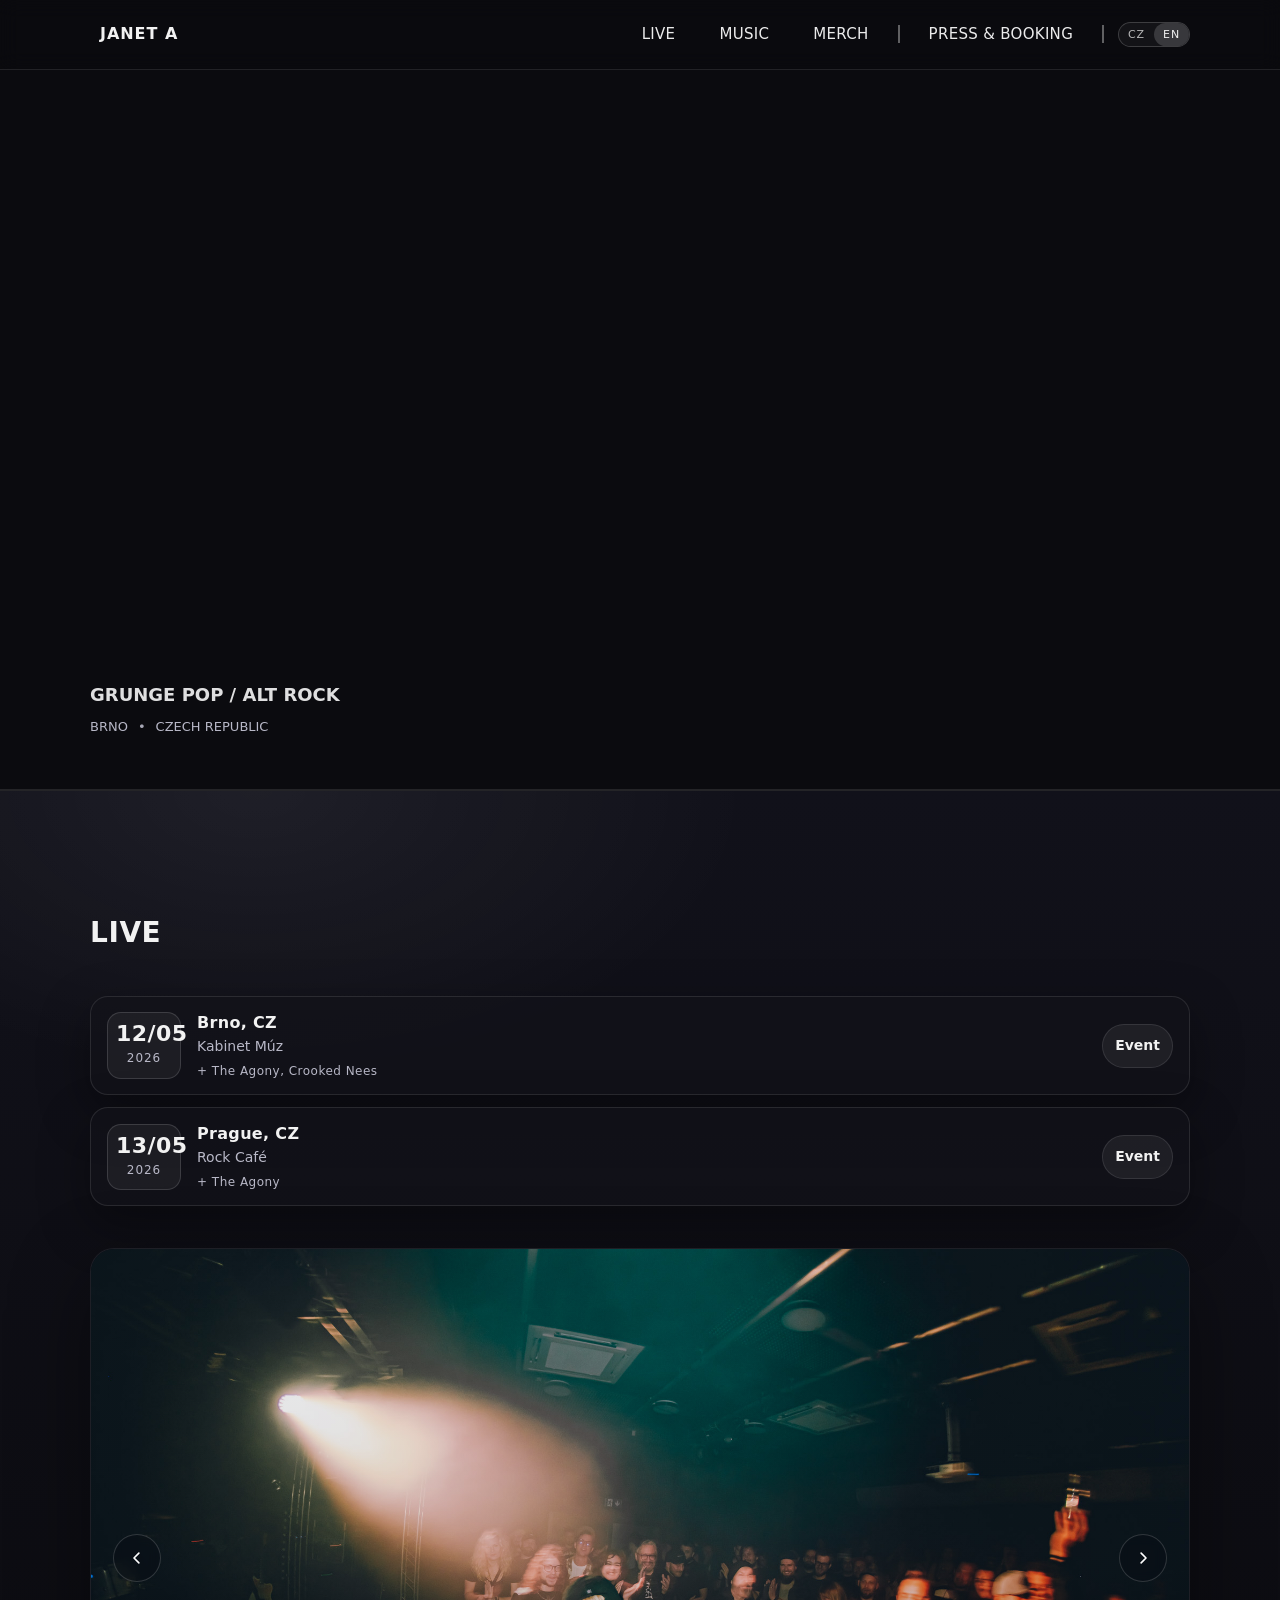
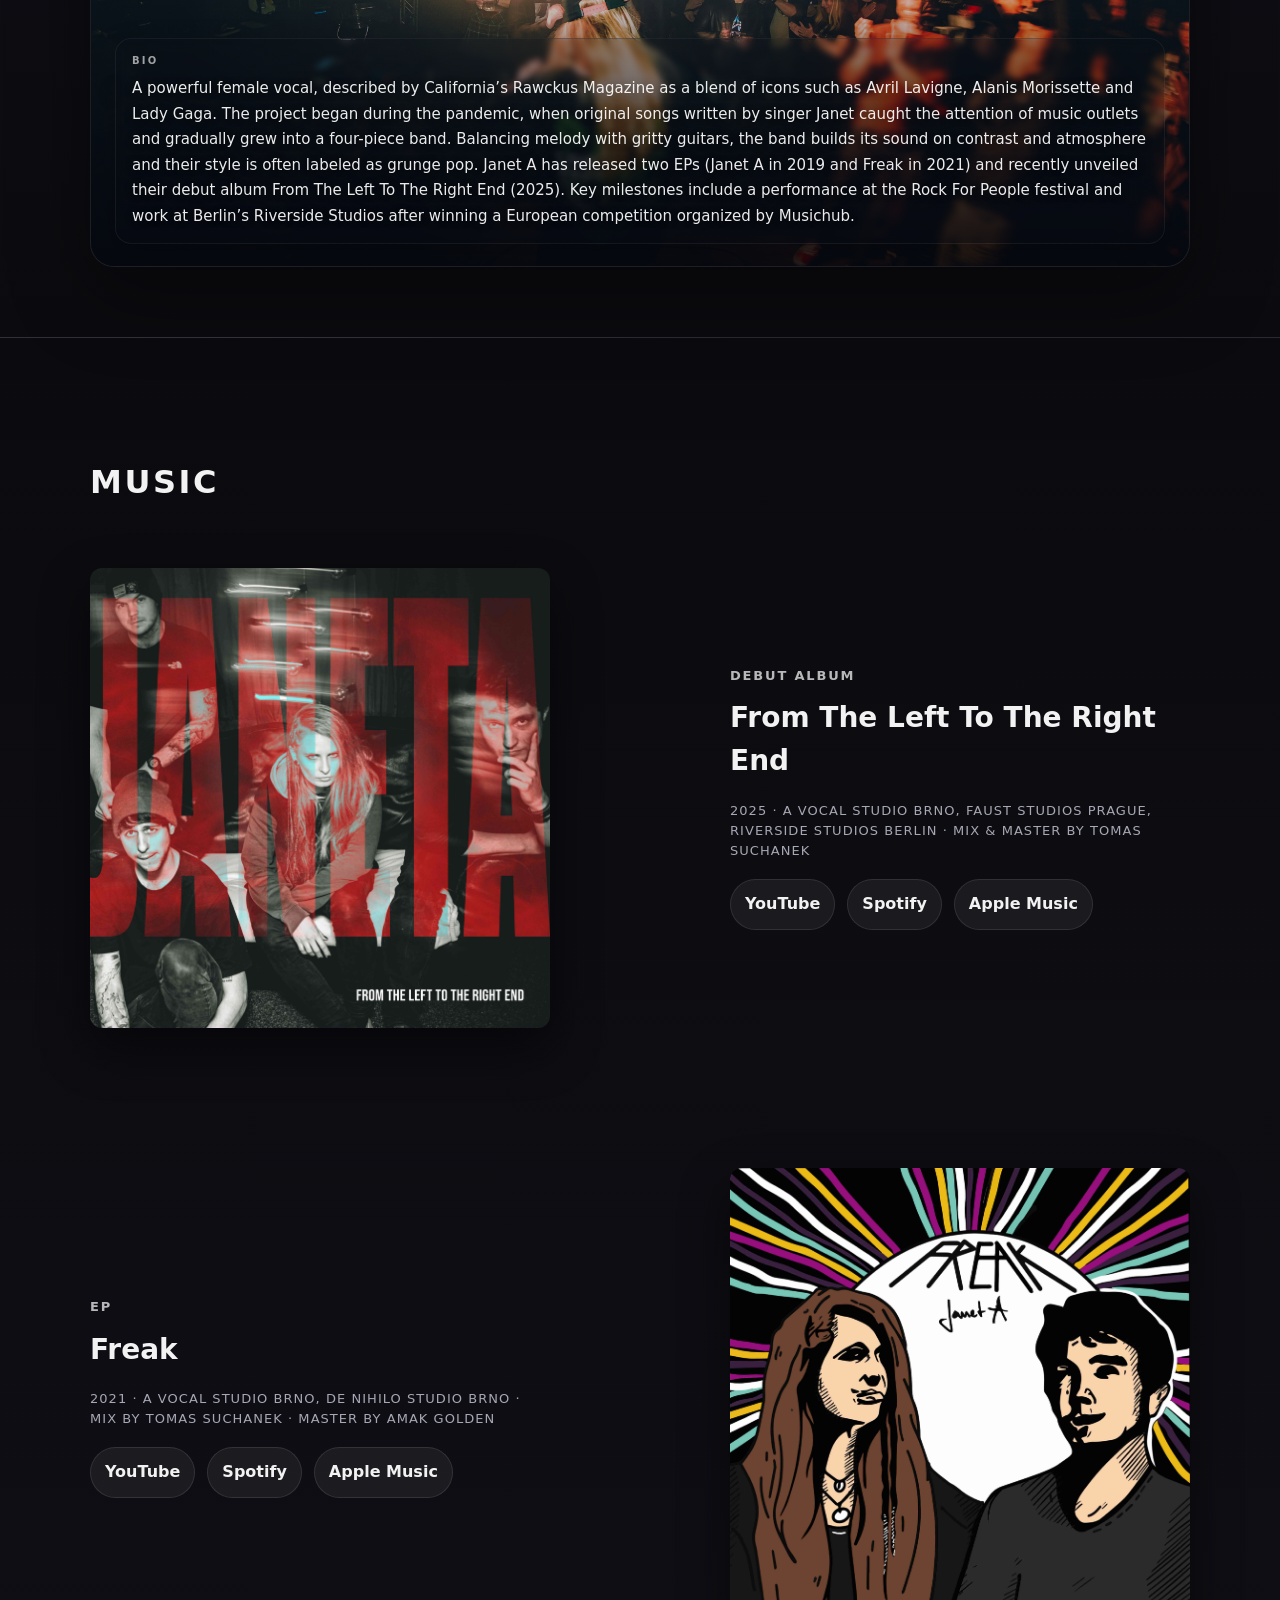
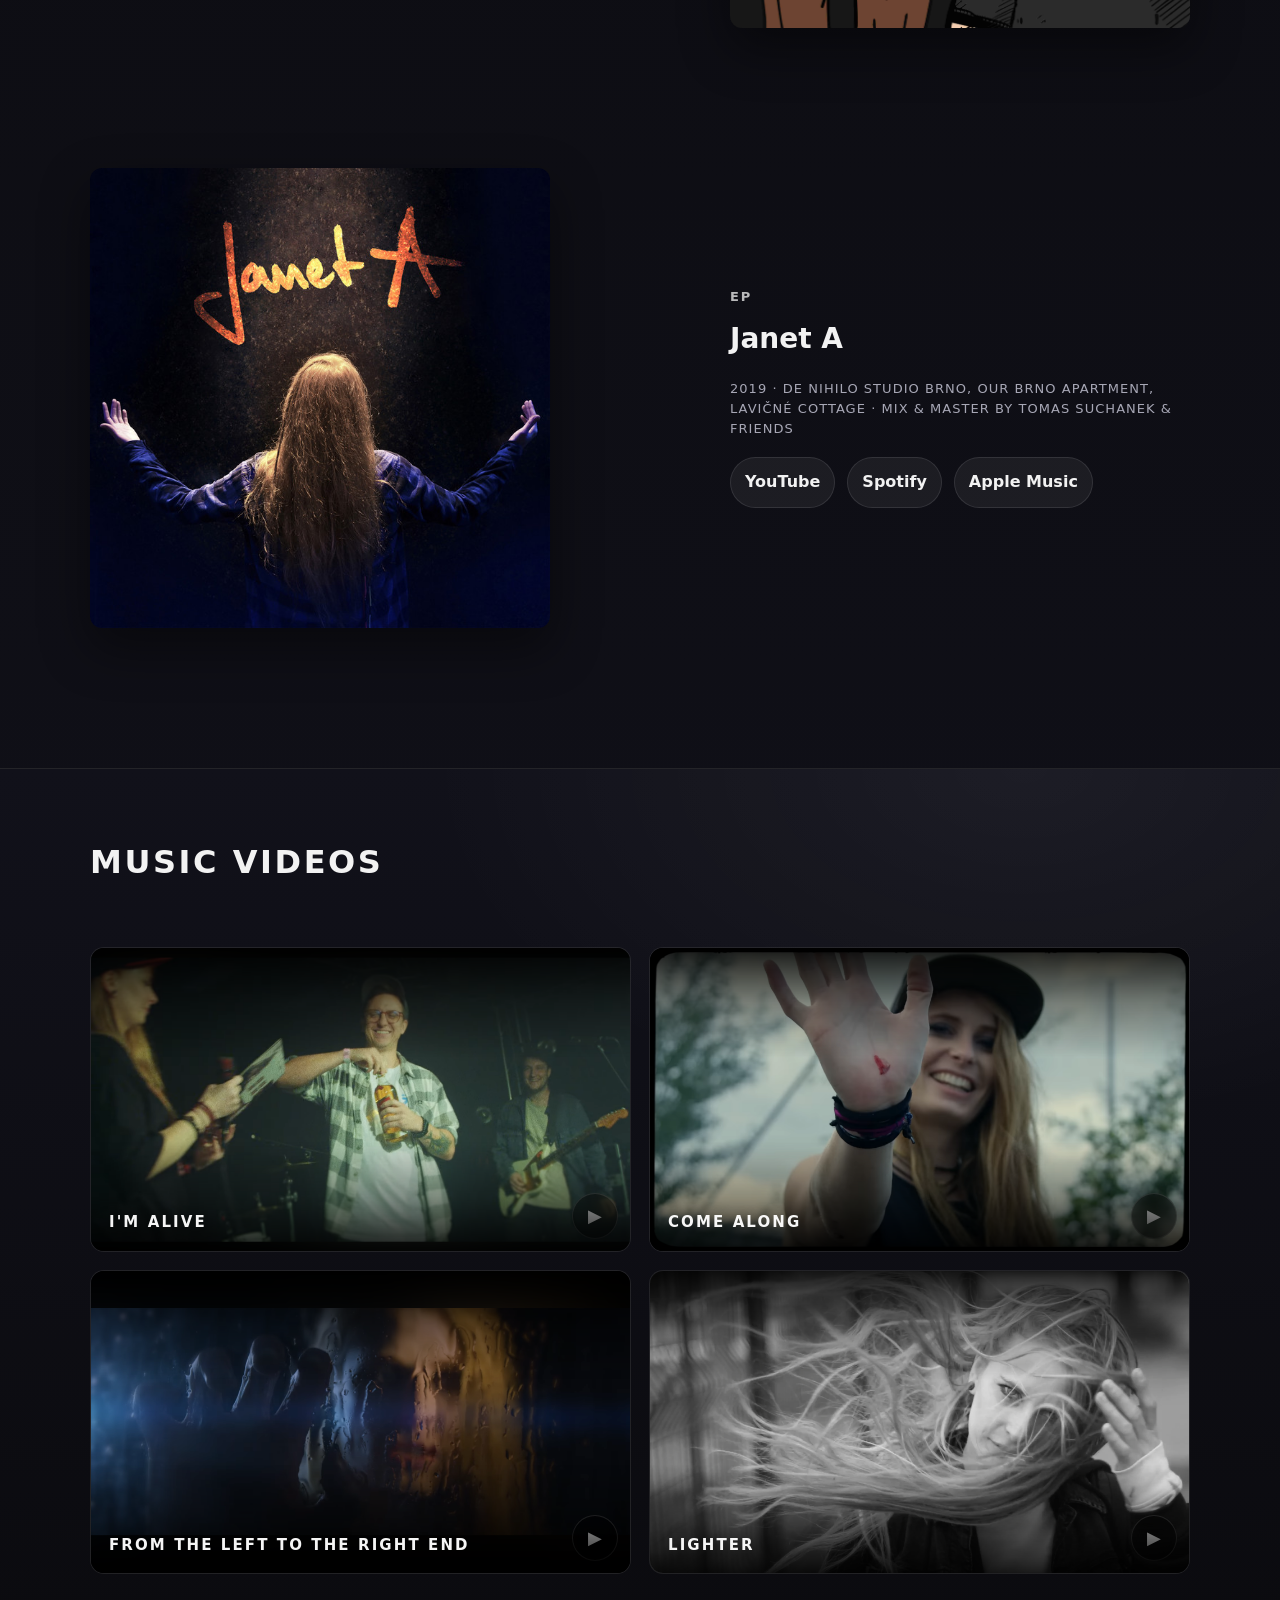
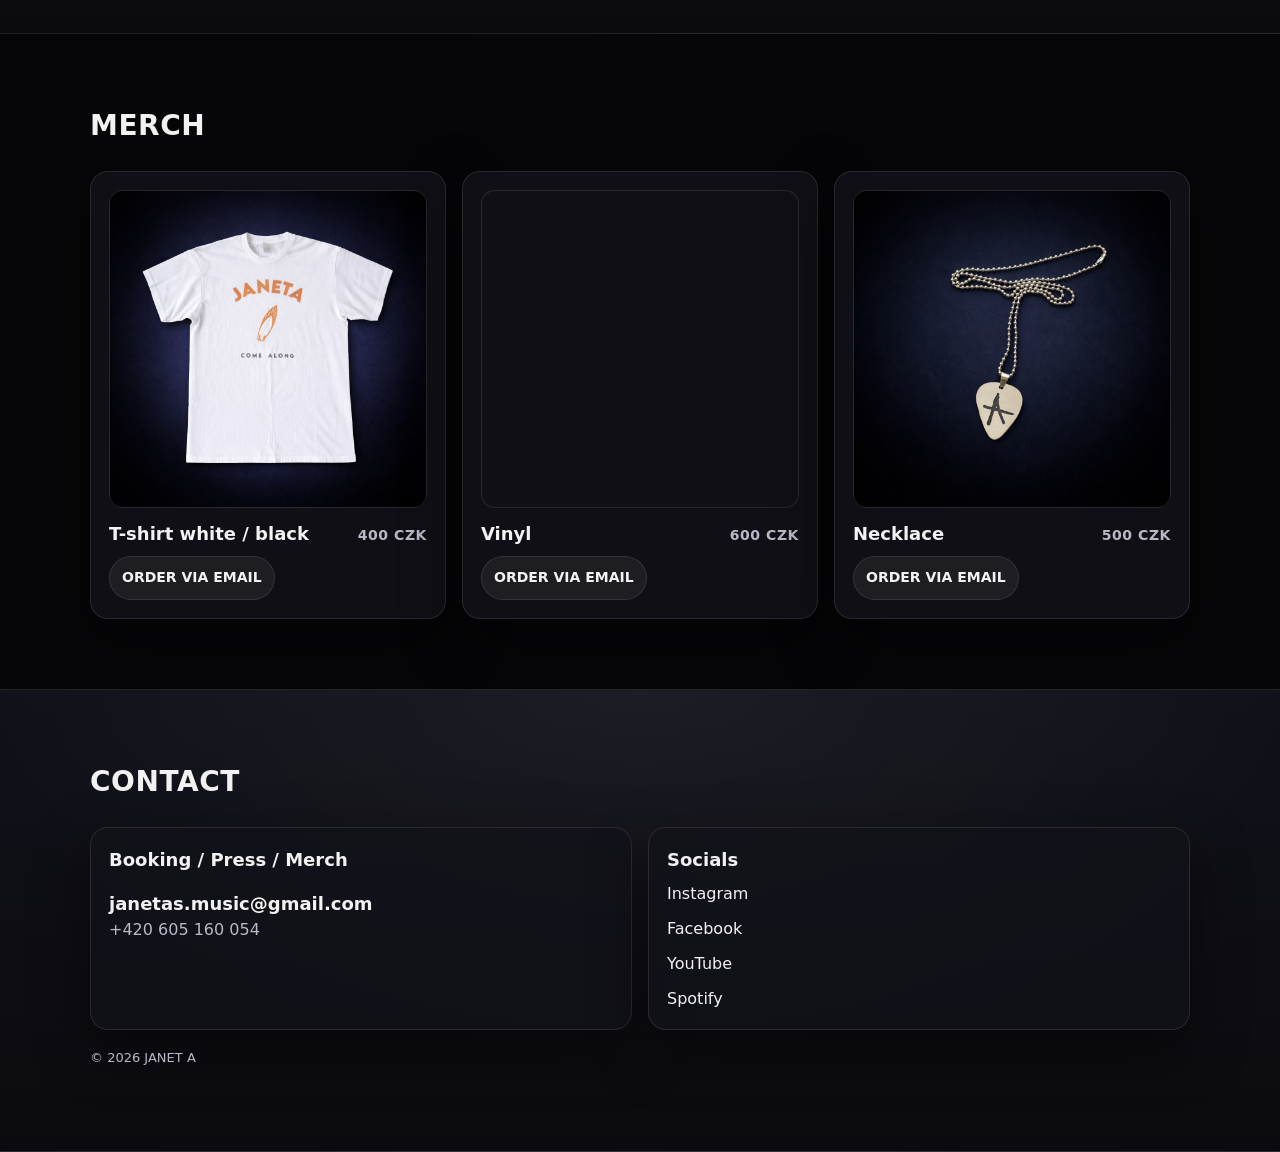
==== commit 5448cd41: "Add files via upload" ====
--- a/index-en.html
+++ b/index-en.html
@@ -4,7 +4,8 @@
 <head>
   <meta charset="utf-8" />
   <meta name="viewport" content="width=device-width,initial-scale=1" />
-  <meta name="description" content="JANET A — grunge-pop / alt rock. Music, merch, booking." />
+  <meta name="description"
+    content="Janet A is a grunge-pop / alt rock band from Brno. Listen to our debut album, explore merch and check upcoming shows." />
   <title>JANET A | GRUNGE POP</title>
 
   <meta property="og:title" content="Janet A | Grunge Pop">
@@ -81,19 +82,12 @@
 
       <div class="wrap hero-inner">
         <div class="hero-card">
-          <p class="hero-subtitle">Grunge-pop / alt rock</p>
-
-          <div class="hero-ctas">
-            <a class="btn" href="#shows">Live</a>
-            <a class="btn" href="#music">Music</a>
-            <a class="btn" href="#clips">Video</a>
-            <a class="btn" href="#merch">Merch</a>
-          </div>
+          <p class="hero-subtitle">GRUNGE POP / ALT ROCK</p>
 
           <div class="hero-meta">
-            <span>Brno</span>
+            <span>BRNO</span>
             <span class="dot">•</span>
-            <span>Czech Republic</span>
+            <span>CZECH REPUBLIC</span>
           </div>
         </div>
       </div>
@@ -368,7 +362,8 @@
           </article>
 
           <article class="product card">
-            <div class="thumb" role="img" aria-label="Vinyl" style="background-image: url('img/merch/vinyl.jpg');">
+            <div class="thumb vinyl-toggle" role="img" aria-label="Vinyl" data-prehover="img/merch/vinyl-prehover.jpg"
+              data-hover="img/merch/vinyl-hover.jpg" style="background-image: url('img/merch/vinyl-prehover.jpg');">
             </div>
 
             <div class="product-meta">
@@ -550,6 +545,41 @@
       render(index);
     })();
   </script>
+
+  <script>
+    // merch vinyl hover
+    document.querySelectorAll(".vinyl-toggle").forEach((el) => {
+      const prehover = el.dataset.prehover;
+      const hover = el.dataset.hover;
+
+      let timeout = null;
+      let isHovering = false;
+
+      function setPrehover() {
+        el.style.backgroundImage = `url('${prehover}')`;
+      }
+
+      function setHover() {
+        el.style.backgroundImage = `url('${hover}')`;
+      }
+
+      el.addEventListener("mouseenter", () => {
+        isHovering = true;
+        setHover();
+
+        clearTimeout(timeout);
+        timeout = setTimeout(() => {
+          if (isHovering) setPrehover();
+        }, 3000);
+      });
+
+      el.addEventListener("mouseleave", () => {
+        isHovering = false;
+        clearTimeout(timeout);
+        setPrehover();
+      });
+    });
+  </script>
 </body>
 
 </html>
--- a/style.css
+++ b/style.css
@@ -94,9 +94,15 @@
   text-decoration: none;
 }
 
+.brand-logo {
+  display: block;
+  height: 40px;
+  width: 100px;
+}
+
 .brand-mark {
   padding: 8px 10px;
-  border: 1px solid var(--line);
+  border: 0px solid var(--line);
   border-radius: 999px;
 }
 
@@ -187,8 +193,9 @@
 }
 
 .hero-subtitle {
-  margin: 0 0 18px;
-  font-size: 20px;
+  margin: 0 0 8px;
+  font-weight: 600;
+  font-size: 18px;
   max-width: 58ch;
   opacity: .92;
 }
--- a/style.css
+++ b/style.css
@@ -94,9 +94,15 @@
   text-decoration: none;
 }
 
+.brand-logo {
+  display: block;
+  height: 40px;
+  width: 100px;
+}
+
 .brand-mark {
   padding: 8px 10px;
-  border: 1px solid var(--line);
+  border: 0px solid var(--line);
   border-radius: 999px;
 }
 
@@ -187,8 +193,9 @@
 }
 
 .hero-subtitle {
-  margin: 0 0 18px;
-  font-size: 20px;
+  margin: 0 0 8px;
+  font-weight: 600;
+  font-size: 18px;
   max-width: 58ch;
   opacity: .92;
 }
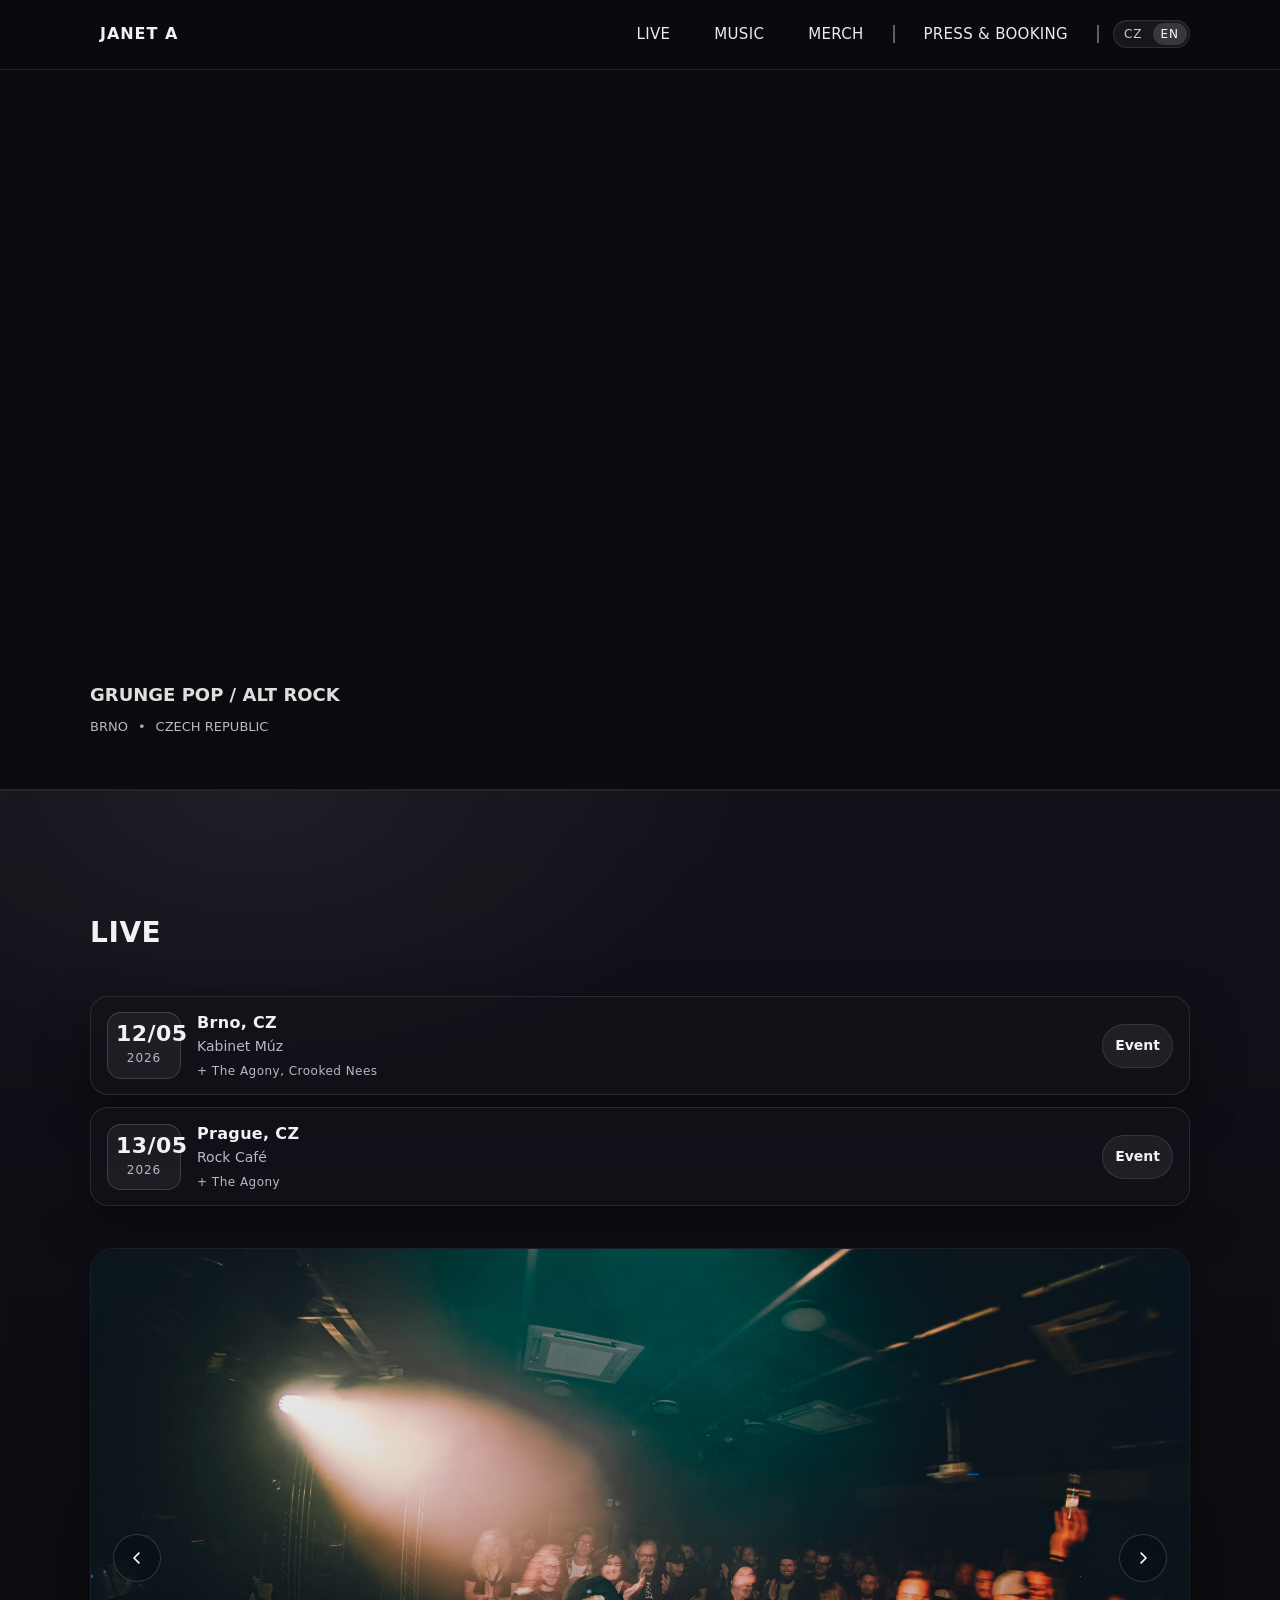
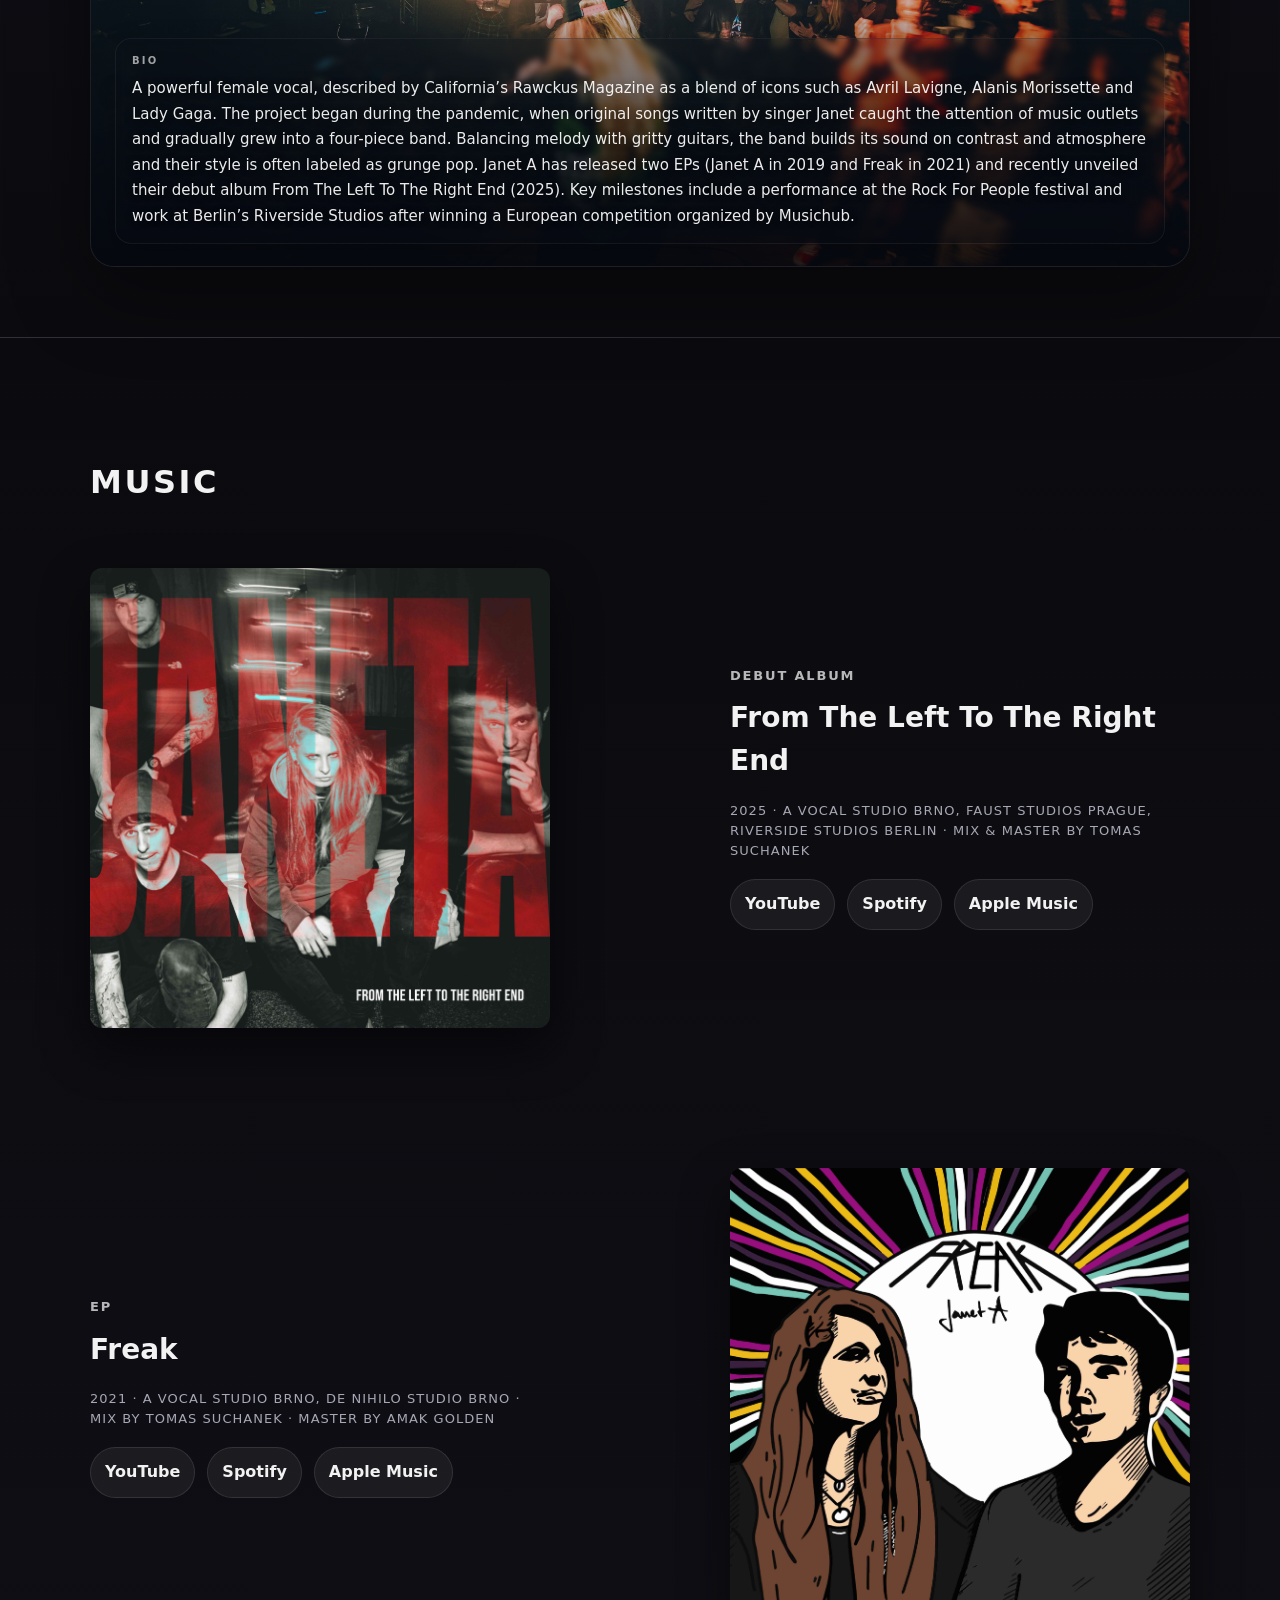
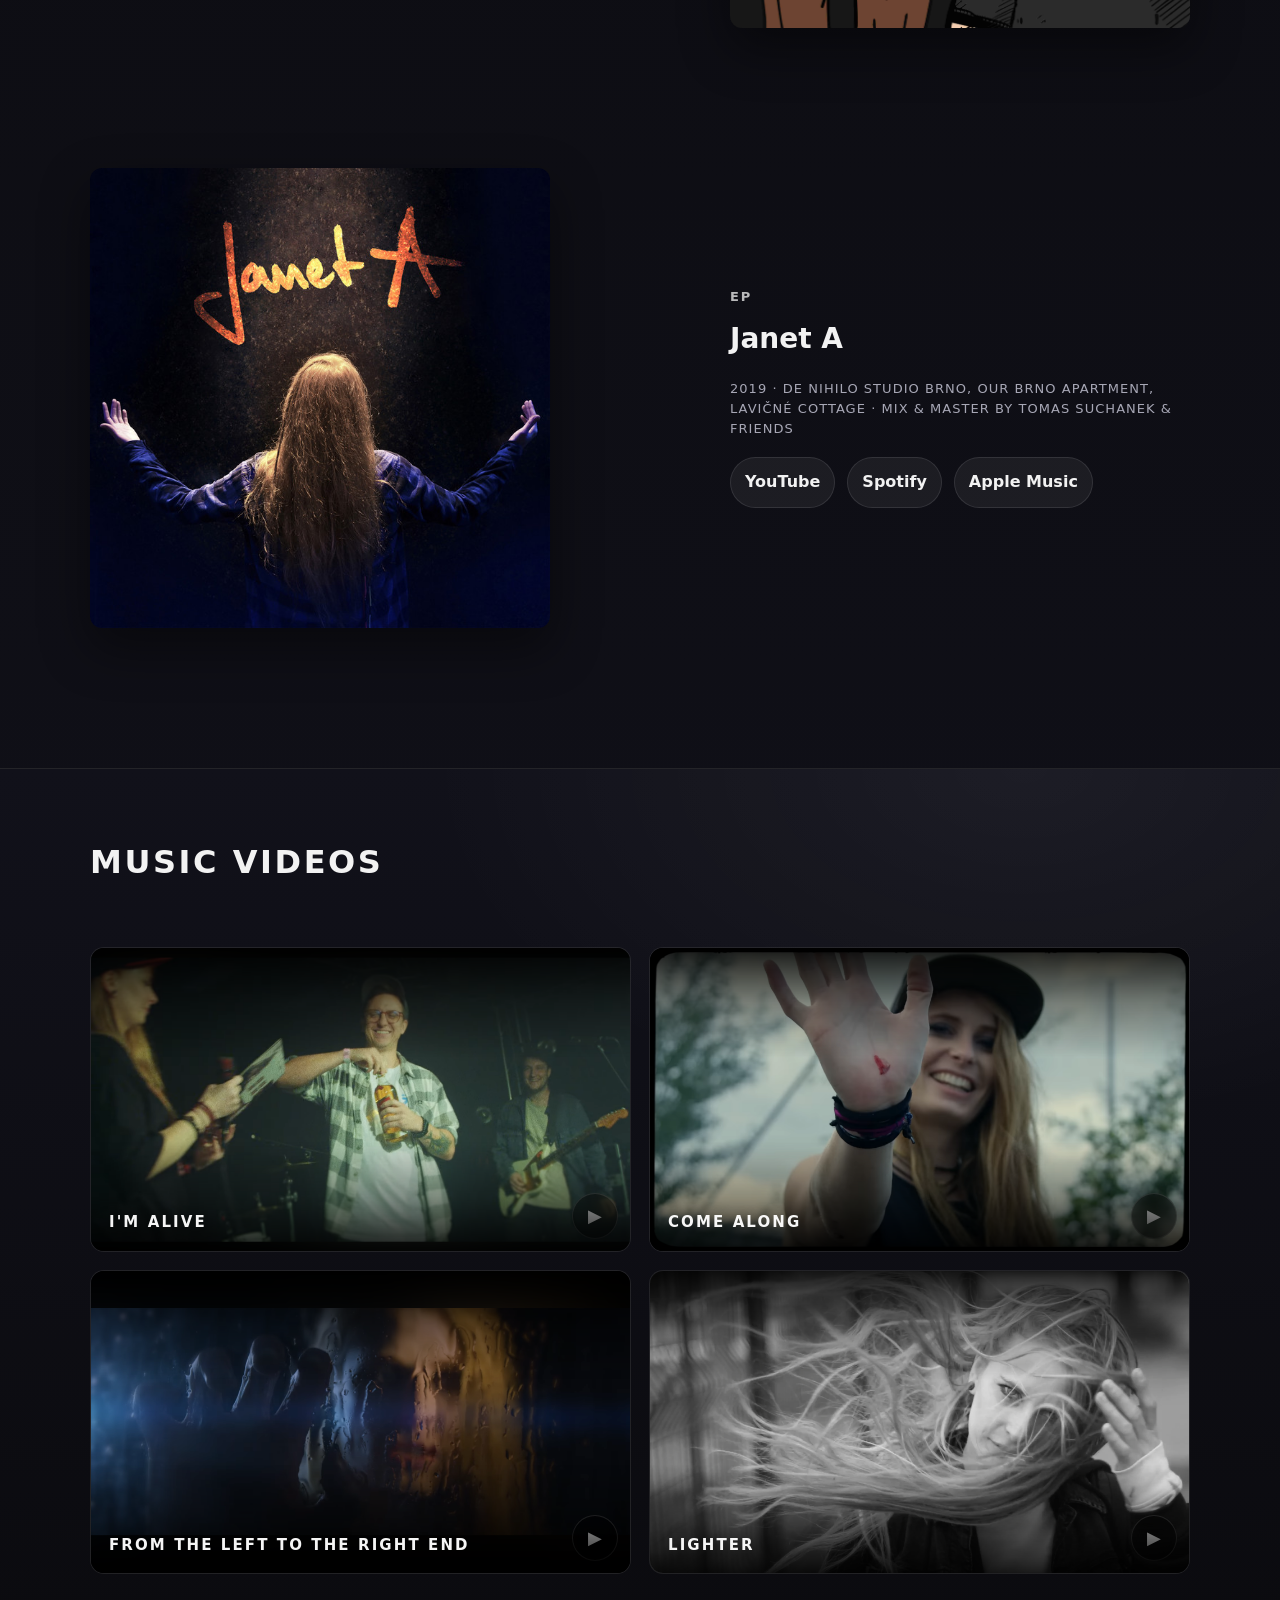
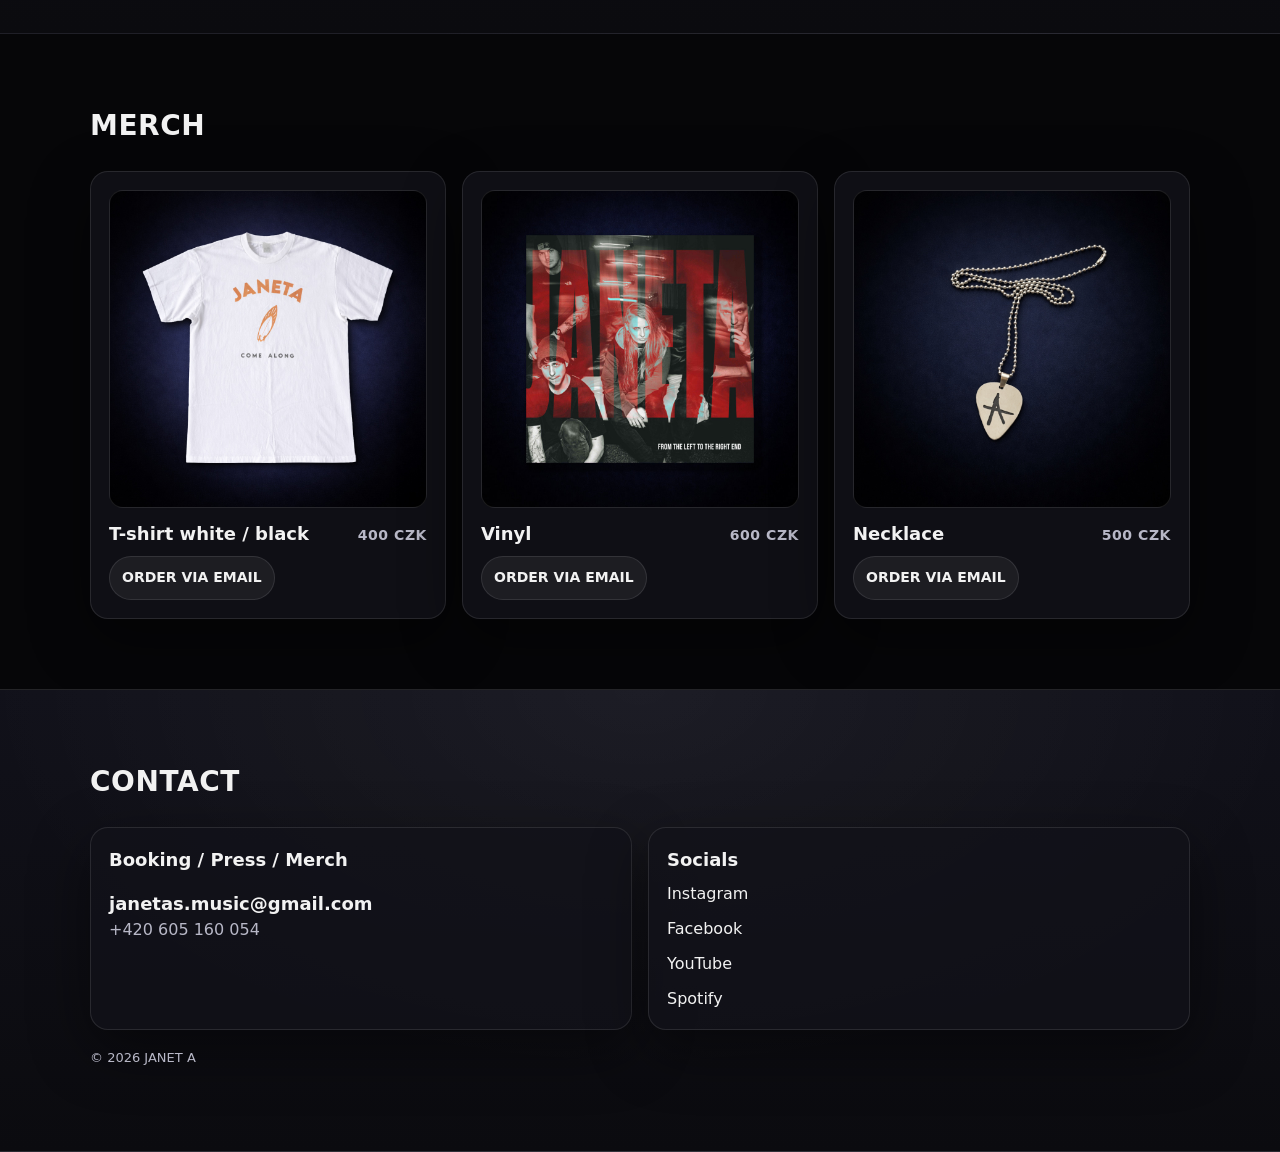
==== commit 23d35664: "Add files via upload" ====
--- a/index-en.html
+++ b/index-en.html
@@ -47,26 +47,33 @@
   <a class="skip-link" href="#music">Skip to content</a>
   <div id="top" aria-hidden="true"></div>
 
-  <header class="site-header">
+    <header class="site-header">
     <div class="wrap header-inner">
       <a class="brand" href="#top" aria-label="JANET A home">
         <span class="brand-mark">JANET A</span>
       </a>
 
-      <nav class="nav" aria-label="Main navigation">
-        <a href="#shows">LIVE</a>
-        <a href="#music">MUSIC</a>
-        <a href="#merch">MERCH</a>
-        <span class="nav-sep" aria-hidden="true"></span>
-        <a href="media-en.html">PRESS & BOOKING</a>
-
-        <span class="nav-sep" aria-hidden="true"></span>
+      <div class="header-actions">
+        <nav class="nav" id="site-nav" aria-label="Main navigation">
+          <a href="#shows">LIVE</a>
+          <a href="#music">MUSIC</a>
+          <a href="#merch">MERCH</a>
+          <span class="nav-sep" aria-hidden="true"></span>
+          <a href="media-en.html">PRESS & BOOKING</a>
+          <span class="nav-sep" aria-hidden="true"></span>
+        </nav>
 
         <div class="lang-switch" aria-label="Language">
           <a class="lang" href="index.html">CZ</a>
           <a class="lang is-active" href="index-en.html" aria-current="page">EN</a>
         </div>
-      </nav>
+
+        <button class="nav-toggle" type="button" aria-expanded="false" aria-controls="site-nav" aria-label="Open menu">
+          <span></span>
+          <span></span>
+          <span></span>
+        </button>
+      </div>
     </div>
   </header>
 
@@ -580,6 +587,54 @@
       });
     });
   </script>
+  <script>
+    document.addEventListener('DOMContentLoaded', () => {
+      const yearEl = document.getElementById('year');
+      if (yearEl) yearEl.textContent = new Date().getFullYear();
+
+      const toggle = document.querySelector('.nav-toggle');
+      const nav = document.getElementById('site-nav');
+      if (!toggle || !nav) return;
+
+      const setMenuState = (open) => {
+        toggle.setAttribute('aria-expanded', String(open));
+        nav.classList.toggle('is-open', open);
+        document.body.classList.toggle('menu-open', open);
+      };
+
+      const closeMenu = () => setMenuState(false);
+
+      toggle.addEventListener('click', (event) => {
+        event.preventDefault();
+        event.stopPropagation();
+        const isOpen = toggle.getAttribute('aria-expanded') === 'true';
+        setMenuState(!isOpen);
+      });
+
+      nav.querySelectorAll('a').forEach((link) => {
+        link.addEventListener('click', () => {
+          if (window.innerWidth <= 900) closeMenu();
+        });
+      });
+
+      document.addEventListener('click', (event) => {
+        if (window.innerWidth > 900) return;
+        if (!nav.contains(event.target) && !toggle.contains(event.target)) {
+          closeMenu();
+        }
+      });
+
+      document.addEventListener('keydown', (event) => {
+        if (event.key === 'Escape') closeMenu();
+      });
+
+      window.addEventListener('resize', () => {
+        if (window.innerWidth > 900) {
+          closeMenu();
+        }
+      });
+    });
+  </script>
 </body>
 
 </html>
--- a/style.css
+++ b/style.css
@@ -94,11 +94,6 @@
   text-decoration: none;
 }
 
-.brand-logo {
-  display: block;
-  height: 40px;
-  width: 100px;
-}
 
 .brand-mark {
   padding: 8px 10px;
@@ -1203,37 +1198,96 @@
 
 .lang-switch {
   display: inline-flex;
-  border: 1px solid rgba(255, 255, 255, .18);
+  align-items: center;
+  gap: 2px;
+  padding: 2px;
+  border: 1px solid rgba(255, 255, 255, .10);
   border-radius: 999px;
-  overflow: hidden;
-  background: rgba(255, 255, 255, .04);
+  background: rgba(255, 255, 255, .06);
+  box-shadow: inset 0 1px 0 rgba(255, 255, 255, .04);
 }
 
 .lang-switch .lang {
-  padding: 6px 9px;
-  font-size: 11px;
+  padding: 5px 8px;
+  border-radius: 999px;
+  font-size: 12px;
+  font-weight: 400;
   letter-spacing: .08em;
   text-transform: uppercase;
   line-height: 1;
   text-decoration: none;
-  opacity: .75;
+  color: rgba(255, 255, 255, .78);
+  opacity: 1;
   border: 0;
+  transition: background .25s ease, color .25s ease, opacity .25s ease;
 }
 
 .lang-switch .lang:hover {
-  background: rgba(255, 255, 255, .10);
-  opacity: 1;
+  background: rgba(255, 255, 255, .08);
+  color: rgba(255, 255, 255, .98);
   text-decoration: none;
 }
 
 .lang-switch .lang.is-active,
 .lang-switch .lang[aria-current="page"] {
-  background: rgba(255, 255, 255, .16);
-  opacity: 1;
-}
-
-.lang-switch .lang {
-  transition: background .25s ease, opacity .25s ease;
+  background: rgba(255, 255, 255, .14);
+  color: rgba(255, 255, 255, .98);
+}
+
+
+.header-actions {
+  display: flex;
+  align-items: center;
+  gap: 14px;
+}
+
+.nav-toggle {
+  display: none;
+  align-items: center;
+  justify-content: center;
+  flex-direction: column;
+  gap: 4px;
+  width: 42px;
+  height: 42px;
+  padding: 0;
+  border: 1px solid transparent;
+  border-radius: 999px;
+  background: transparent;
+  color: var(--text);
+  cursor: pointer;
+}
+
+.nav-toggle {
+  -webkit-appearance: none;
+  appearance: none;
+  touch-action: manipulation;
+  position: relative;
+  z-index: 32;
+}
+
+.nav-toggle:hover {
+  background: rgba(255, 255, 255, .12);
+}
+
+.nav-toggle span {
+  display: block;
+  width: 18px;
+  height: 2px;
+  border-radius: 999px;
+  background: currentColor;
+  transition: transform .25s ease, opacity .25s ease;
+}
+
+.nav-toggle[aria-expanded="true"] span:nth-child(1) {
+  transform: translateY(6px) rotate(45deg);
+}
+
+.nav-toggle[aria-expanded="true"] span:nth-child(2) {
+  opacity: 0;
+}
+
+.nav-toggle[aria-expanded="true"] span:nth-child(3) {
+  transform: translateY(-6px) rotate(-45deg);
 }
 
 /* ===========================
@@ -1369,57 +1423,94 @@
 
 }
 
-/* ===========================
-   Mobile header / nav fix
-=========================== */
+
 @media (max-width: 900px) {
 
-  /* ať sticky sedí i na iPhonech se "safe area" */
   .site-header {
     top: env(safe-area-inset-top);
     background: rgba(11, 11, 15, 0.92);
-    /* víc opaque = méně “jank” při scrollu */
     backdrop-filter: blur(10px);
   }
 
   .header-inner {
+    display: grid;
+    grid-template-columns: minmax(0, 1fr) auto auto;
+    align-items: center;
+    gap: 10px;
     padding: 10px 0;
-    gap: 10px;
-  }
-
-  /* nav v jednom řádku, scrollovatelný */
+    position: relative;
+  }
+
+  .header-actions {
+    display: contents;
+  }
+
+  .brand,
+  .brand-mark {
+    white-space: nowrap;
+  }
+
+  .brand {
+    grid-column: 1;
+    min-width: 0;
+    flex-shrink: 1;
+  }
+
+  .brand-mark {
+    padding: 6px 10px;
+  }
+
+  .lang-switch {
+    grid-column: 2;
+    justify-self: center;
+    flex-shrink: 0;
+  }
+
+  .lang-switch .lang {
+    padding: 4px 10px;
+    font-size: 12px;
+  }
+
+  .nav-toggle {
+    grid-column: 3;
+    justify-self: end;
+    display: inline-flex;
+    flex-shrink: 0;
+  }
+
   .nav {
-    flex-wrap: nowrap;
-    overflow-x: auto;
-    overflow-y: hidden;
-    -webkit-overflow-scrolling: touch;
-    scrollbar-width: none;
-    /* Firefox */
-    gap: 8px;
-    max-width: 100%;
-  }
-
-  .nav::-webkit-scrollbar {
+    grid-column: 1 / -1;
     display: none;
-  }
-
-  /* Chrome/Safari */
+    flex-direction: column;
+    align-items: stretch;
+    gap: 6px;
+    width: 100%;
+    margin-top: 0;
+    padding: 10px;
+    border: 1px solid var(--line);
+    border-radius: 18px;
+    background: rgba(18, 18, 26, .96);
+    box-shadow: var(--shadow);
+    position: absolute;
+    top: calc(100% + 8px);
+    left: 0;
+    right: 0;
+    z-index: 31;
+  }
+
+  .nav.is-open {
+    display: flex;
+  }
 
   .nav a {
     white-space: nowrap;
-    padding: 8px 10px;
+    padding: 12px 14px;
     font-size: 14px;
-  }
-
-  /* separátory zbytečně rozbíjí řádek */
+    border: 1px solid transparent;
+  }
+
   .nav-sep {
     display: none;
-  }
-
-  /* language switch ať je kompaktní */
-  .lang-switch .lang {
-    padding: 6px 8px;
-    font-size: 10px;
   }
 }
 
@@ -1524,28 +1615,14 @@
   }
 }
 
-@media (max-width: 900px) {
-
-  .header-inner {
-    display: grid;
-    grid-template-columns: auto 1fr auto;
-    align-items: center;
-  }
-
-  .brand {
-    grid-column: 1;
-  }
-
-  .nav {
-    grid-column: 2;
-    overflow-x: auto;
-    flex-wrap: nowrap;
-  }
-
-  .lang-switch {
-    grid-column: 3;
-    flex-shrink: 0;
-    margin-left: 8px;
-  }
-
+@media (max-width: 700px) {
+  .hero-card {
+    width: 100%;
+  }
+
+  .hero-subtitle,
+  .hero-meta {
+    text-align: center;
+    justify-content: center;
+  }
 }
--- a/style.css
+++ b/style.css
@@ -94,11 +94,6 @@
   text-decoration: none;
 }
 
-.brand-logo {
-  display: block;
-  height: 40px;
-  width: 100px;
-}
 
 .brand-mark {
   padding: 8px 10px;
@@ -1203,37 +1198,96 @@
 
 .lang-switch {
   display: inline-flex;
-  border: 1px solid rgba(255, 255, 255, .18);
+  align-items: center;
+  gap: 2px;
+  padding: 2px;
+  border: 1px solid rgba(255, 255, 255, .10);
   border-radius: 999px;
-  overflow: hidden;
-  background: rgba(255, 255, 255, .04);
+  background: rgba(255, 255, 255, .06);
+  box-shadow: inset 0 1px 0 rgba(255, 255, 255, .04);
 }
 
 .lang-switch .lang {
-  padding: 6px 9px;
-  font-size: 11px;
+  padding: 5px 8px;
+  border-radius: 999px;
+  font-size: 12px;
+  font-weight: 400;
   letter-spacing: .08em;
   text-transform: uppercase;
   line-height: 1;
   text-decoration: none;
-  opacity: .75;
+  color: rgba(255, 255, 255, .78);
+  opacity: 1;
   border: 0;
+  transition: background .25s ease, color .25s ease, opacity .25s ease;
 }
 
 .lang-switch .lang:hover {
-  background: rgba(255, 255, 255, .10);
-  opacity: 1;
+  background: rgba(255, 255, 255, .08);
+  color: rgba(255, 255, 255, .98);
   text-decoration: none;
 }
 
 .lang-switch .lang.is-active,
 .lang-switch .lang[aria-current="page"] {
-  background: rgba(255, 255, 255, .16);
-  opacity: 1;
-}
-
-.lang-switch .lang {
-  transition: background .25s ease, opacity .25s ease;
+  background: rgba(255, 255, 255, .14);
+  color: rgba(255, 255, 255, .98);
+}
+
+
+.header-actions {
+  display: flex;
+  align-items: center;
+  gap: 14px;
+}
+
+.nav-toggle {
+  display: none;
+  align-items: center;
+  justify-content: center;
+  flex-direction: column;
+  gap: 4px;
+  width: 42px;
+  height: 42px;
+  padding: 0;
+  border: 1px solid transparent;
+  border-radius: 999px;
+  background: transparent;
+  color: var(--text);
+  cursor: pointer;
+}
+
+.nav-toggle {
+  -webkit-appearance: none;
+  appearance: none;
+  touch-action: manipulation;
+  position: relative;
+  z-index: 32;
+}
+
+.nav-toggle:hover {
+  background: rgba(255, 255, 255, .12);
+}
+
+.nav-toggle span {
+  display: block;
+  width: 18px;
+  height: 2px;
+  border-radius: 999px;
+  background: currentColor;
+  transition: transform .25s ease, opacity .25s ease;
+}
+
+.nav-toggle[aria-expanded="true"] span:nth-child(1) {
+  transform: translateY(6px) rotate(45deg);
+}
+
+.nav-toggle[aria-expanded="true"] span:nth-child(2) {
+  opacity: 0;
+}
+
+.nav-toggle[aria-expanded="true"] span:nth-child(3) {
+  transform: translateY(-6px) rotate(-45deg);
 }
 
 /* ===========================
@@ -1369,57 +1423,94 @@
 
 }
 
-/* ===========================
-   Mobile header / nav fix
-=========================== */
+
 @media (max-width: 900px) {
 
-  /* ať sticky sedí i na iPhonech se "safe area" */
   .site-header {
     top: env(safe-area-inset-top);
     background: rgba(11, 11, 15, 0.92);
-    /* víc opaque = méně “jank” při scrollu */
     backdrop-filter: blur(10px);
   }
 
   .header-inner {
+    display: grid;
+    grid-template-columns: minmax(0, 1fr) auto auto;
+    align-items: center;
+    gap: 10px;
     padding: 10px 0;
-    gap: 10px;
-  }
-
-  /* nav v jednom řádku, scrollovatelný */
+    position: relative;
+  }
+
+  .header-actions {
+    display: contents;
+  }
+
+  .brand,
+  .brand-mark {
+    white-space: nowrap;
+  }
+
+  .brand {
+    grid-column: 1;
+    min-width: 0;
+    flex-shrink: 1;
+  }
+
+  .brand-mark {
+    padding: 6px 10px;
+  }
+
+  .lang-switch {
+    grid-column: 2;
+    justify-self: center;
+    flex-shrink: 0;
+  }
+
+  .lang-switch .lang {
+    padding: 4px 10px;
+    font-size: 12px;
+  }
+
+  .nav-toggle {
+    grid-column: 3;
+    justify-self: end;
+    display: inline-flex;
+    flex-shrink: 0;
+  }
+
   .nav {
-    flex-wrap: nowrap;
-    overflow-x: auto;
-    overflow-y: hidden;
-    -webkit-overflow-scrolling: touch;
-    scrollbar-width: none;
-    /* Firefox */
-    gap: 8px;
-    max-width: 100%;
-  }
-
-  .nav::-webkit-scrollbar {
+    grid-column: 1 / -1;
     display: none;
-  }
-
-  /* Chrome/Safari */
+    flex-direction: column;
+    align-items: stretch;
+    gap: 6px;
+    width: 100%;
+    margin-top: 0;
+    padding: 10px;
+    border: 1px solid var(--line);
+    border-radius: 18px;
+    background: rgba(18, 18, 26, .96);
+    box-shadow: var(--shadow);
+    position: absolute;
+    top: calc(100% + 8px);
+    left: 0;
+    right: 0;
+    z-index: 31;
+  }
+
+  .nav.is-open {
+    display: flex;
+  }
 
   .nav a {
     white-space: nowrap;
-    padding: 8px 10px;
+    padding: 12px 14px;
     font-size: 14px;
-  }
-
-  /* separátory zbytečně rozbíjí řádek */
+    border: 1px solid transparent;
+  }
+
   .nav-sep {
     display: none;
-  }
-
-  /* language switch ať je kompaktní */
-  .lang-switch .lang {
-    padding: 6px 8px;
-    font-size: 10px;
   }
 }
 
@@ -1524,28 +1615,14 @@
   }
 }
 
-@media (max-width: 900px) {
-
-  .header-inner {
-    display: grid;
-    grid-template-columns: auto 1fr auto;
-    align-items: center;
-  }
-
-  .brand {
-    grid-column: 1;
-  }
-
-  .nav {
-    grid-column: 2;
-    overflow-x: auto;
-    flex-wrap: nowrap;
-  }
-
-  .lang-switch {
-    grid-column: 3;
-    flex-shrink: 0;
-    margin-left: 8px;
-  }
-
+@media (max-width: 700px) {
+  .hero-card {
+    width: 100%;
+  }
+
+  .hero-subtitle,
+  .hero-meta {
+    text-align: center;
+    justify-content: center;
+  }
 }
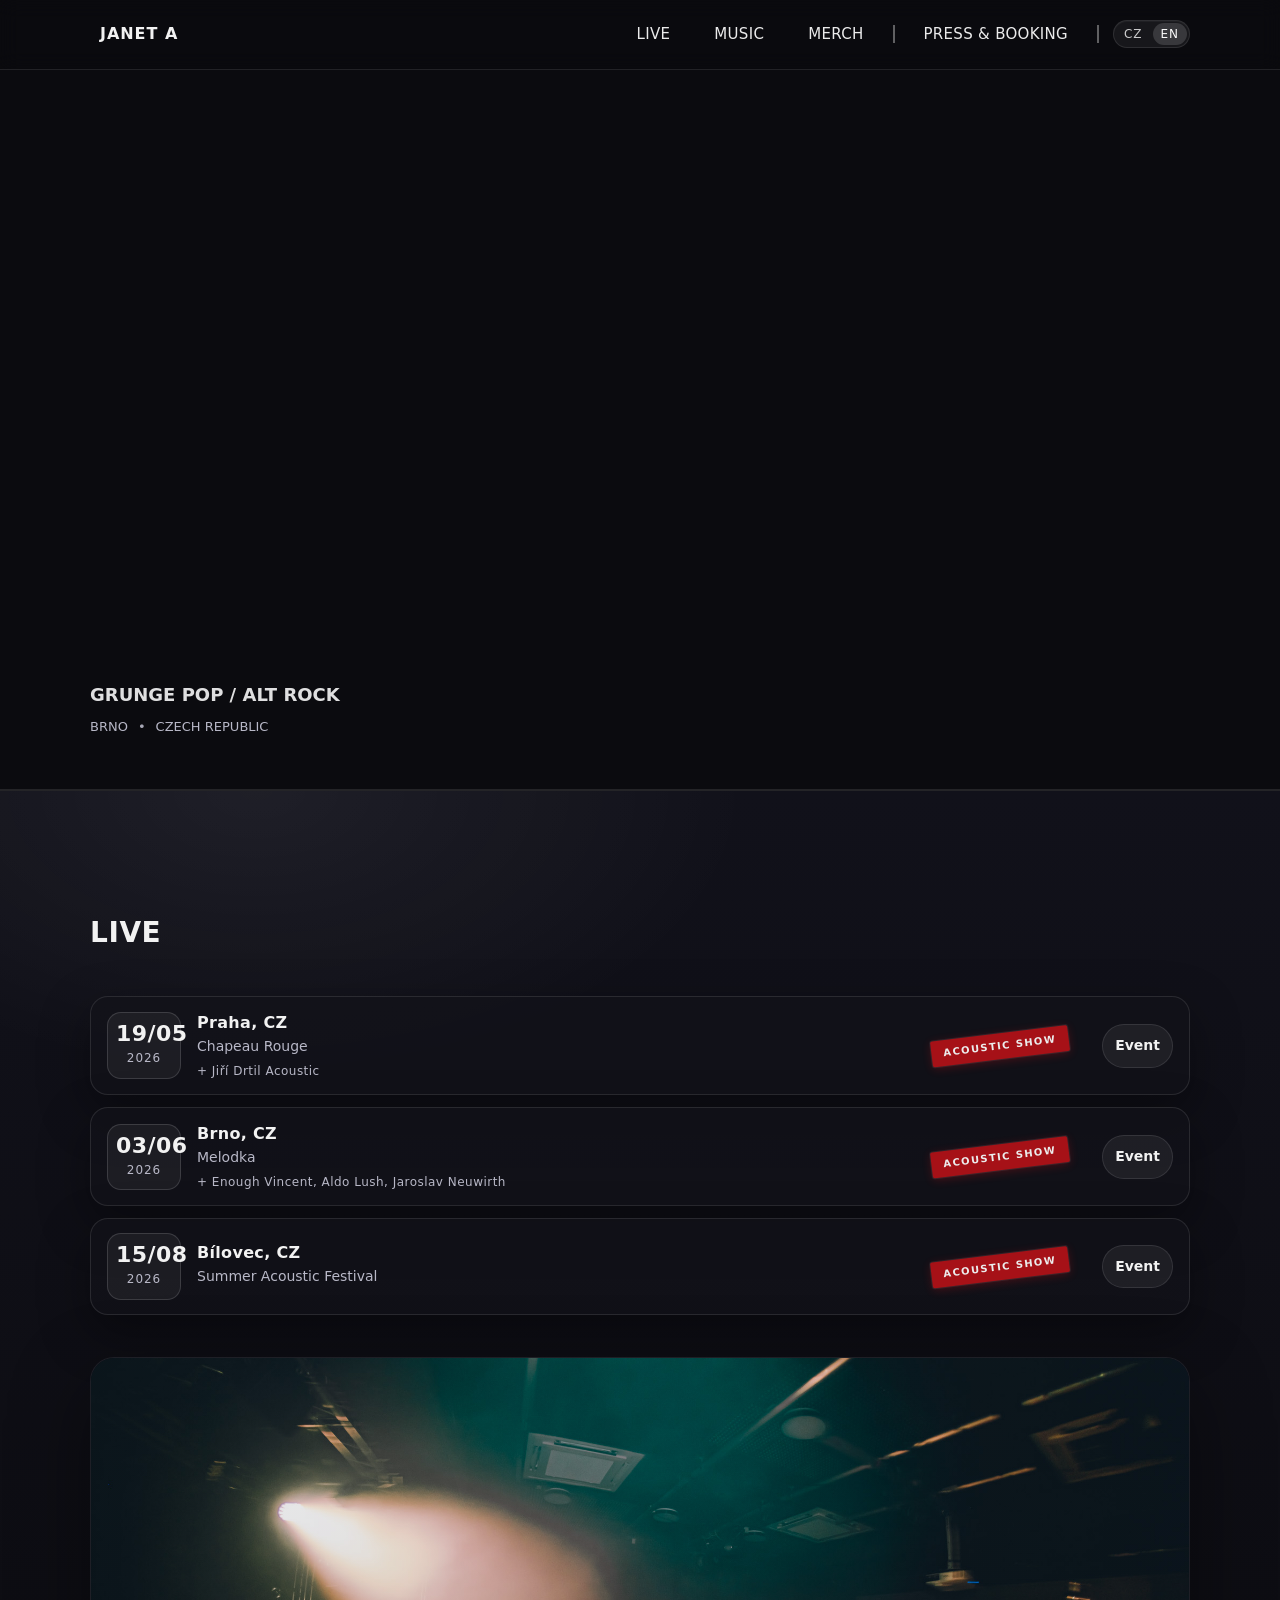
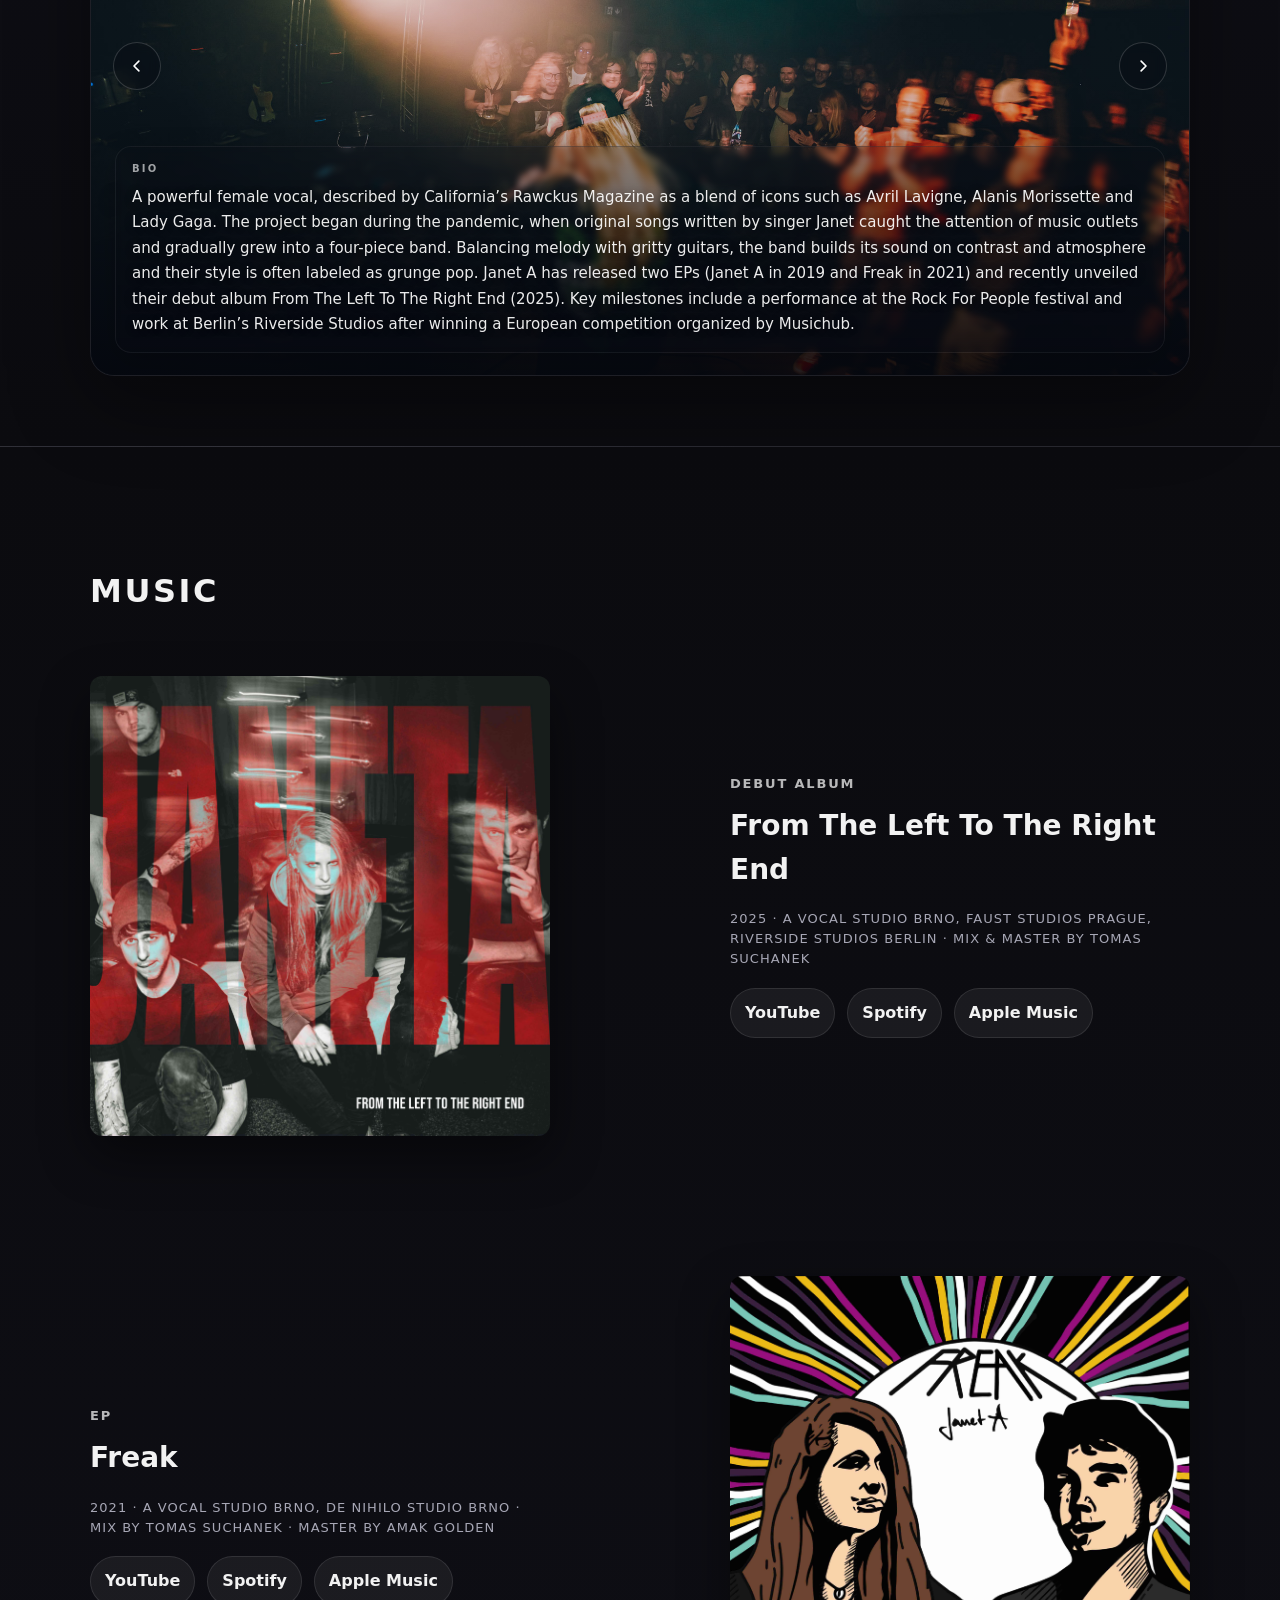
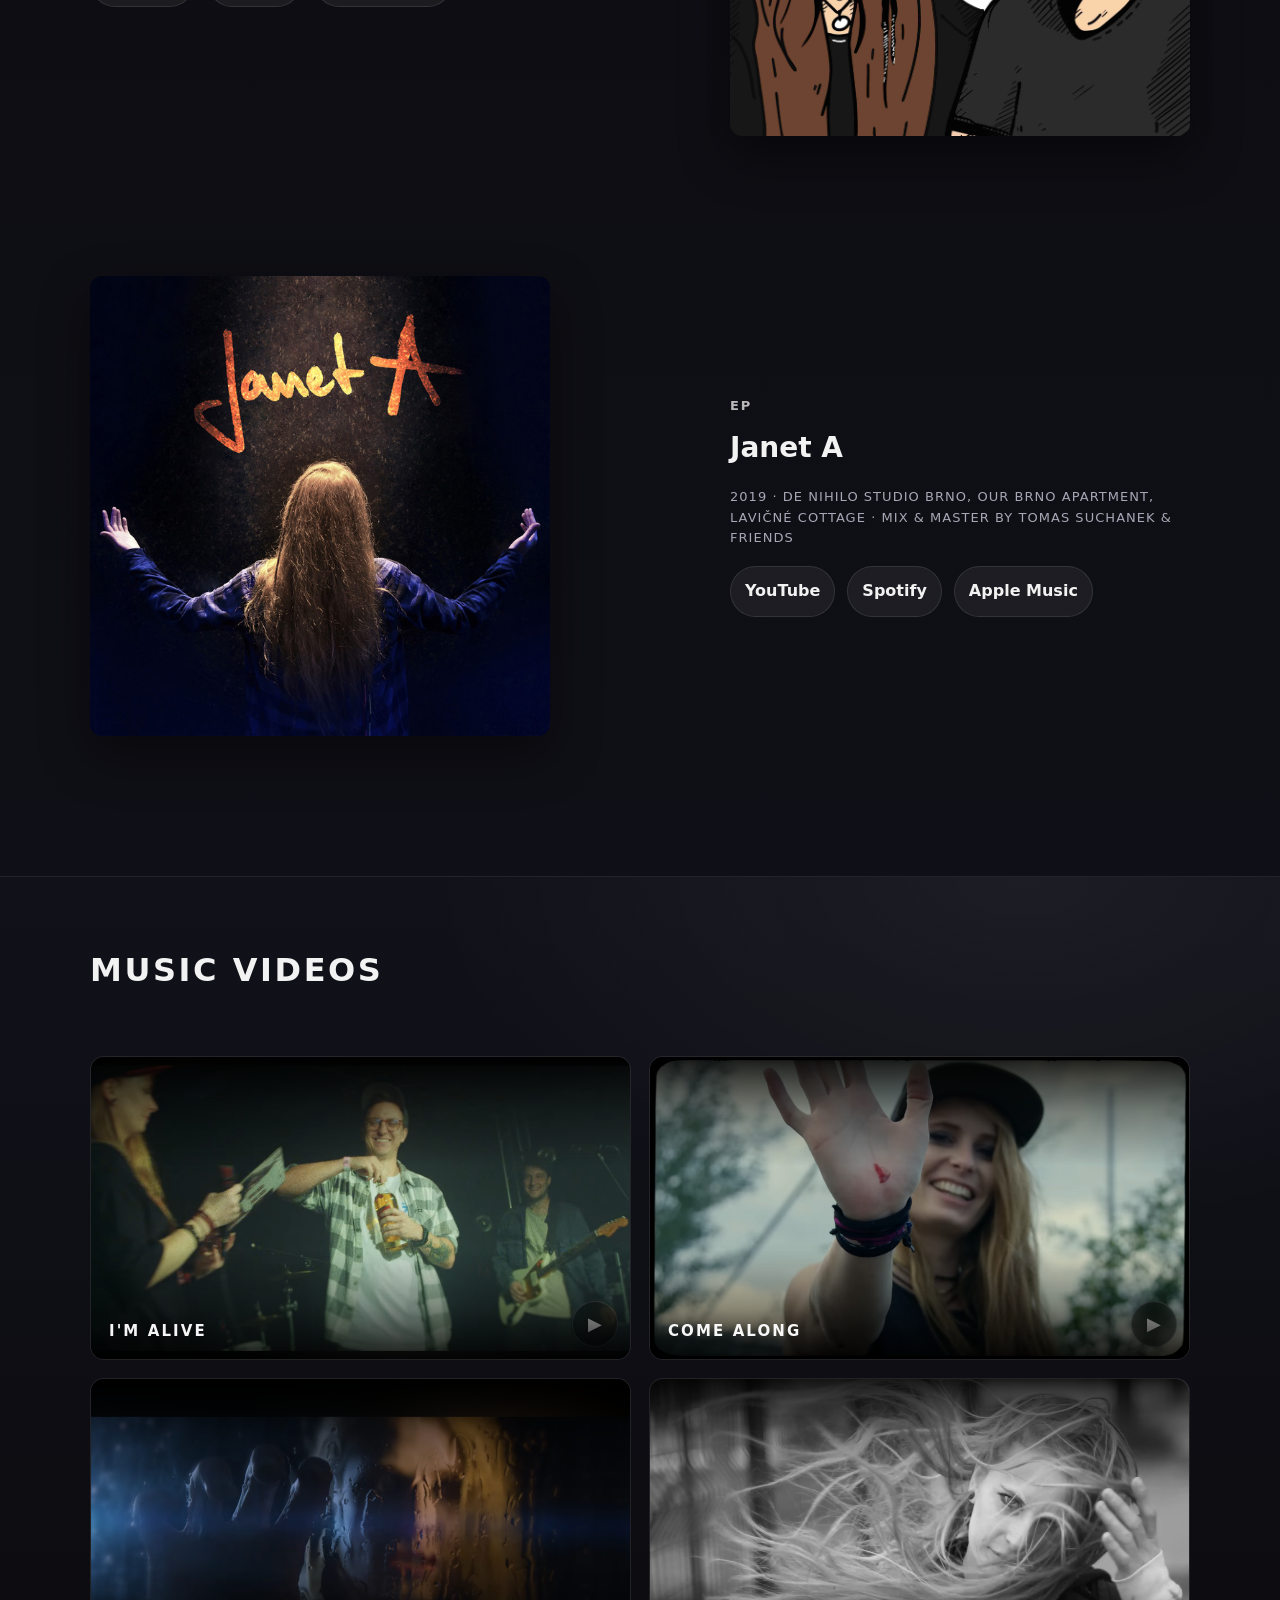
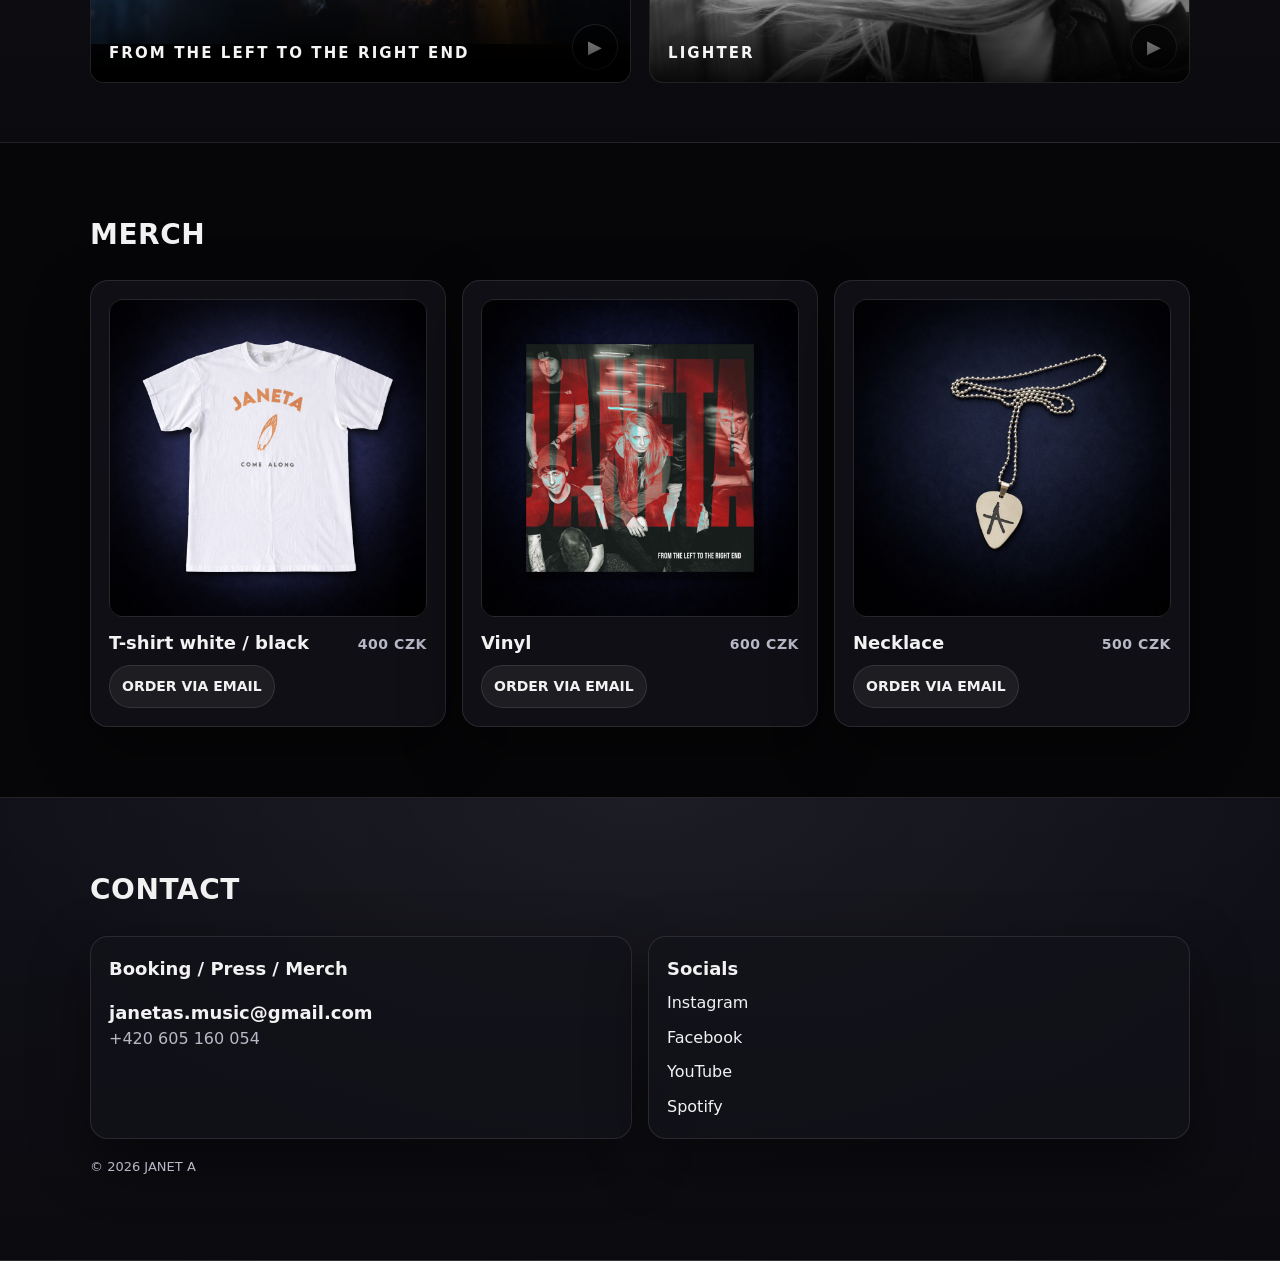
==== commit 606fd7dc: "Gig dates update" ====
--- a/index-en.html
+++ b/index-en.html
@@ -47,7 +47,7 @@
   <a class="skip-link" href="#music">Skip to content</a>
   <div id="top" aria-hidden="true"></div>
 
-    <header class="site-header">
+  <header class="site-header">
     <div class="wrap header-inner">
       <a class="brand" href="#top" aria-label="JANET A home">
         <span class="brand-mark">JANET A</span>
@@ -109,37 +109,58 @@
 
         <div class="shows-list" data-shows>
           <article class="show-item">
+            <span class="event-sticker">Acoustic Show</span>
             <div class="show-date">
-              <div class="show-day">12/05</div>
+              <div class="show-day">19/05</div>
+              <div class="show-my">2026</div>
+            </div>
+
+            <div class="show-main">
+              <div class="show-city">Praha, CZ</div>
+              <div class="show-venue muted">Chapeau Rouge</div>
+              <div class="show-with">+ Jiří Drtil Acoustic</div>
+            </div>
+
+            <div class="show-actions">
+              <a class="btn small" href="https://www.facebook.com/events/2423422654842760/" target="_blank"
+                rel="noopener">Event</a>
+            </div>
+          </article>
+
+          <article class="show-item">
+            <span class="event-sticker">Acoustic Show</span>
+            <div class="show-date">
+              <div class="show-day">03/06</div>
               <div class="show-my">2026</div>
             </div>
 
             <div class="show-main">
               <div class="show-city">Brno, CZ</div>
-              <div class="show-venue muted">Kabinet Múz</div>
-              <div class="show-with">+ The Agony, Crooked Nees</div>
+              <div class="show-venue muted">Melodka</div>
+              <div class="show-with">+ Enough Vincent, Aldo Lush, Jaroslav Neuwirth</div>
             </div>
 
             <div class="show-actions">
-              <a class="btn small" href="https://www.facebook.com/events/1900424517529447/" target="_blank"
+              <a class="btn small" href="https://www.facebook.com/events/2559932397800295" target="_blank"
                 rel="noopener">Event</a>
             </div>
           </article>
 
           <article class="show-item">
+            <span class="event-sticker">Acoustic Show</span>
             <div class="show-date">
-              <div class="show-day">13/05</div>
+              <div class="show-day">15/08</div>
               <div class="show-my">2026</div>
             </div>
 
             <div class="show-main">
-              <div class="show-city">Prague, CZ</div>
-              <div class="show-venue muted">Rock Café</div>
-              <div class="show-with">+ The Agony</div>
+              <div class="show-city">Bílovec, CZ</div>
+              <div class="show-venue muted">Summer Acoustic Festival</div>
+              <div class="show-with"></div>
             </div>
 
             <div class="show-actions">
-              <a class="btn small" href="https://www.facebook.com/events/1578025430092397/" target="_blank"
+              <a class="btn small" href="https://www.facebook.com/events/1256035845897528/" target="_blank"
                 rel="noopener">Event</a>
             </div>
           </article>
--- a/style.css
+++ b/style.css
@@ -1103,6 +1103,10 @@
     grid-area: actions;
     justify-content: flex-start;
   }
+
+  .shows {
+    padding-top: 160px;
+  }
 }
 
 /* ===========================
@@ -1387,7 +1391,7 @@
 
   /* Hero adjustments */
   .hero {
-    min-height: 70vh;
+    min-height: 73vh;
   }
 
   .hero-inner {
@@ -1625,4 +1629,37 @@
     text-align: center;
     justify-content: center;
   }
+}
+
+.show-item {
+  position: relative;
+}
+
+.event-sticker {
+  position: absolute;
+  top: 50%;
+  right: 120px;
+
+  transform: translateY(-50%) rotate(-7deg);
+
+  background: #b31217;
+  color: #fff;
+
+  padding: 5px 12px;
+
+  font-size: 10px;
+  font-weight: 800;
+  letter-spacing: .14em;
+  text-transform: uppercase;
+
+  border-radius: 2px;
+
+  box-shadow:
+    0 0 0 1px rgba(255,255,255,.08),
+    0 2px 10px rgba(179,18,23,.35);
+
+  opacity: .92;
+
+  pointer-events: none;
+  z-index: 3;
 }
--- a/style.css
+++ b/style.css
@@ -1103,6 +1103,10 @@
     grid-area: actions;
     justify-content: flex-start;
   }
+
+  .shows {
+    padding-top: 160px;
+  }
 }
 
 /* ===========================
@@ -1387,7 +1391,7 @@
 
   /* Hero adjustments */
   .hero {
-    min-height: 70vh;
+    min-height: 73vh;
   }
 
   .hero-inner {
@@ -1625,4 +1629,37 @@
     text-align: center;
     justify-content: center;
   }
+}
+
+.show-item {
+  position: relative;
+}
+
+.event-sticker {
+  position: absolute;
+  top: 50%;
+  right: 120px;
+
+  transform: translateY(-50%) rotate(-7deg);
+
+  background: #b31217;
+  color: #fff;
+
+  padding: 5px 12px;
+
+  font-size: 10px;
+  font-weight: 800;
+  letter-spacing: .14em;
+  text-transform: uppercase;
+
+  border-radius: 2px;
+
+  box-shadow:
+    0 0 0 1px rgba(255,255,255,.08),
+    0 2px 10px rgba(179,18,23,.35);
+
+  opacity: .92;
+
+  pointer-events: none;
+  z-index: 3;
 }
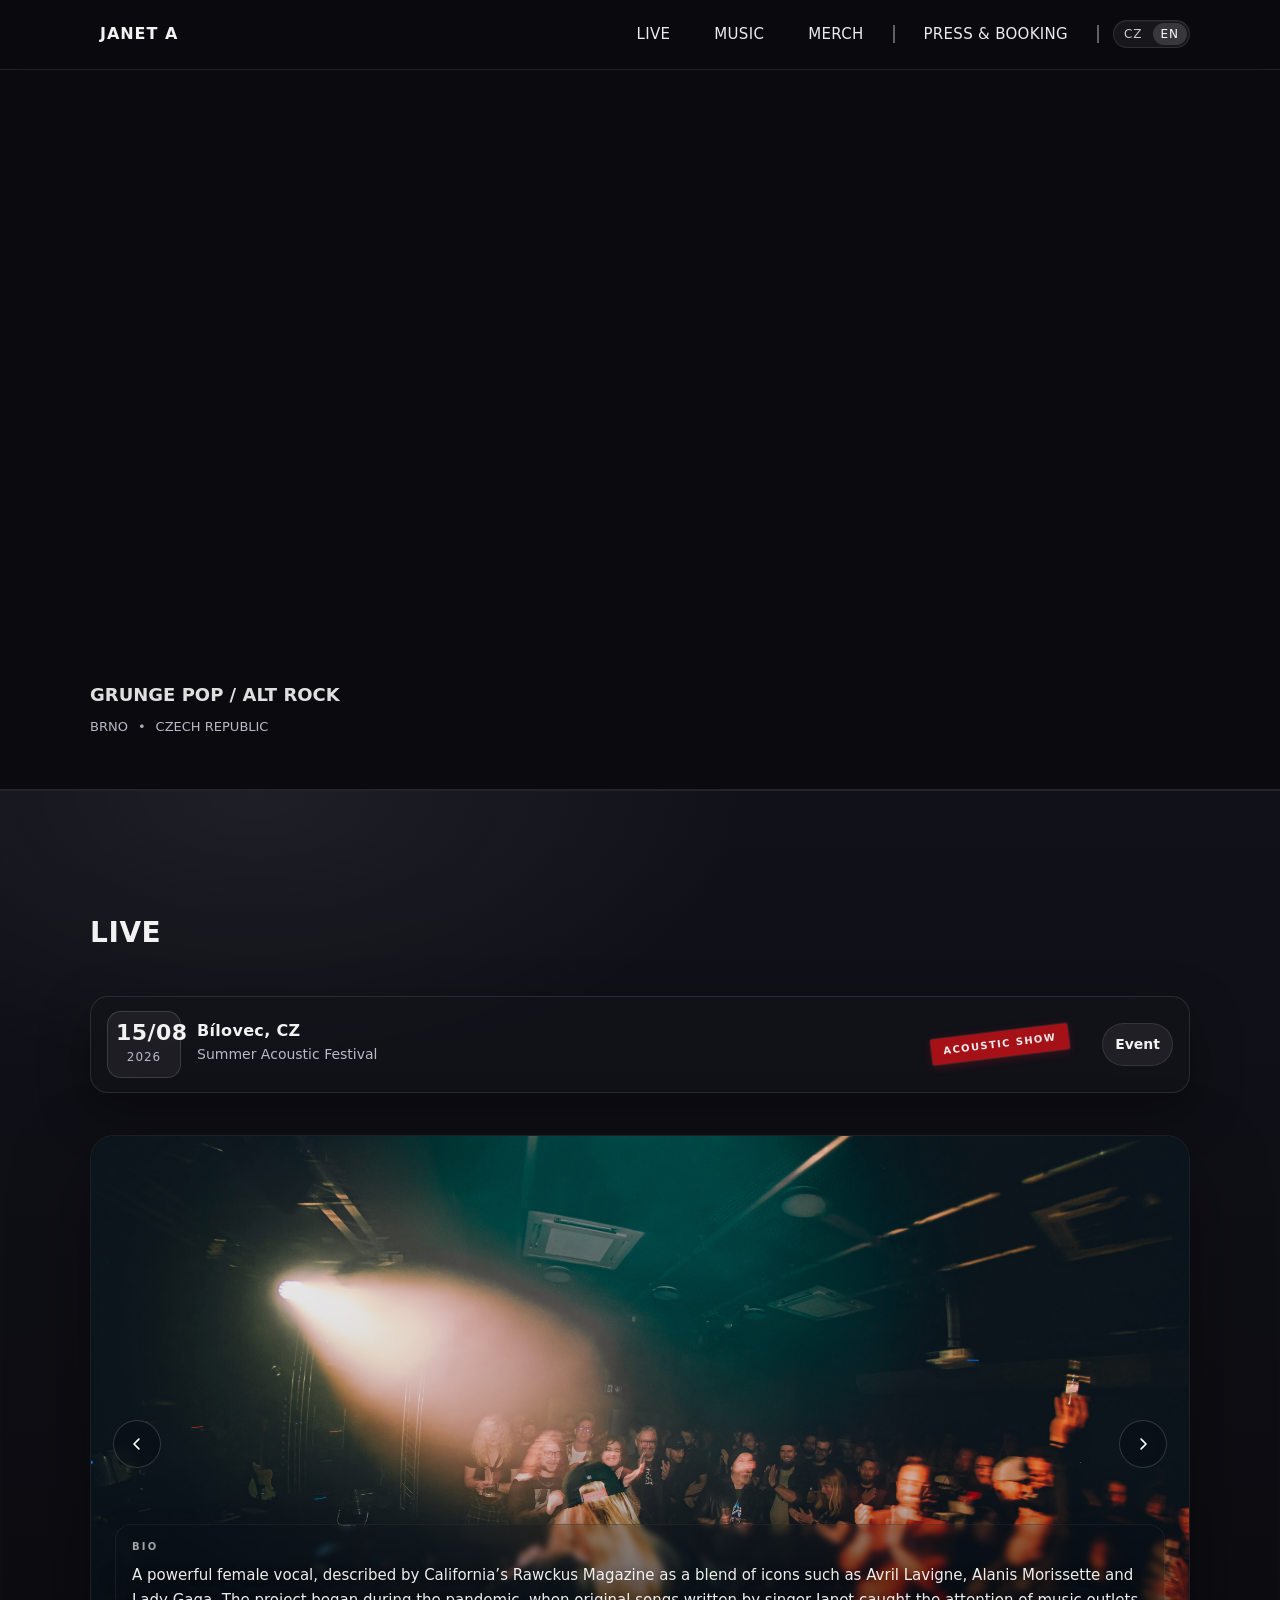
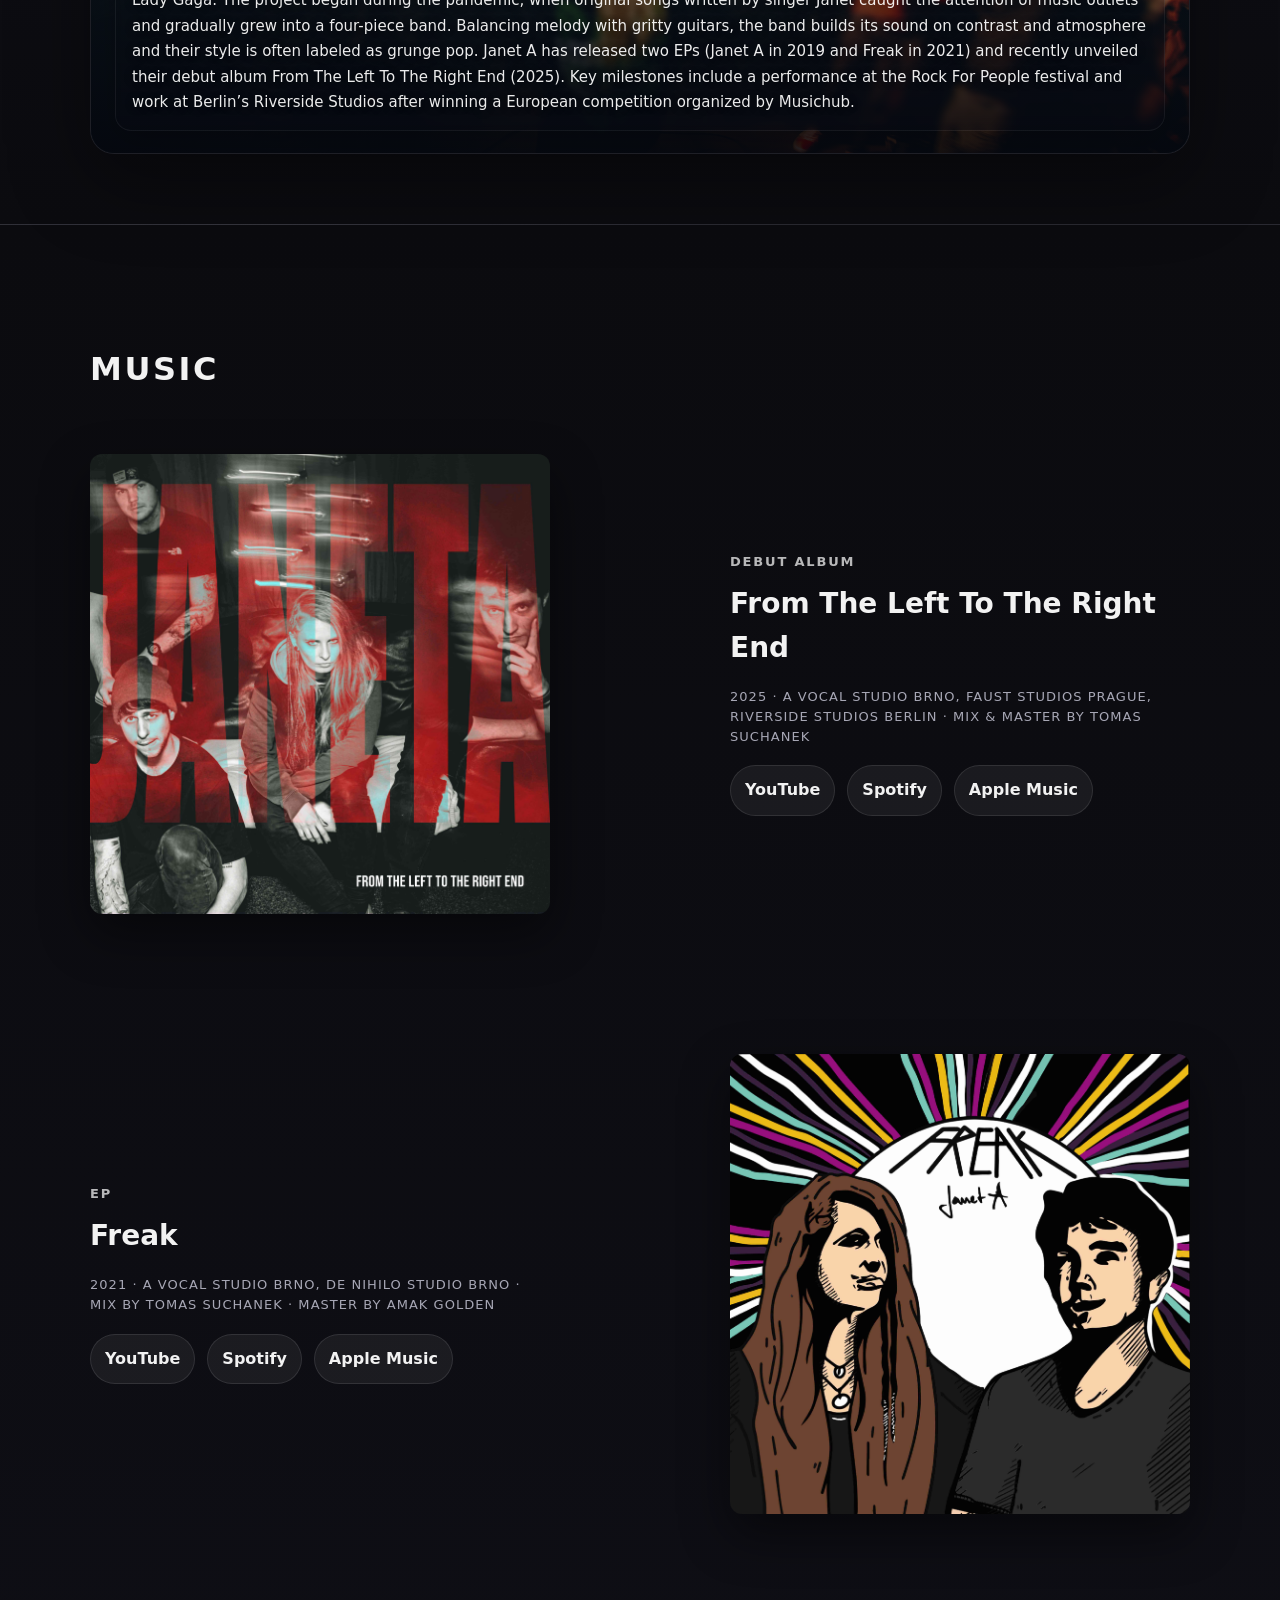
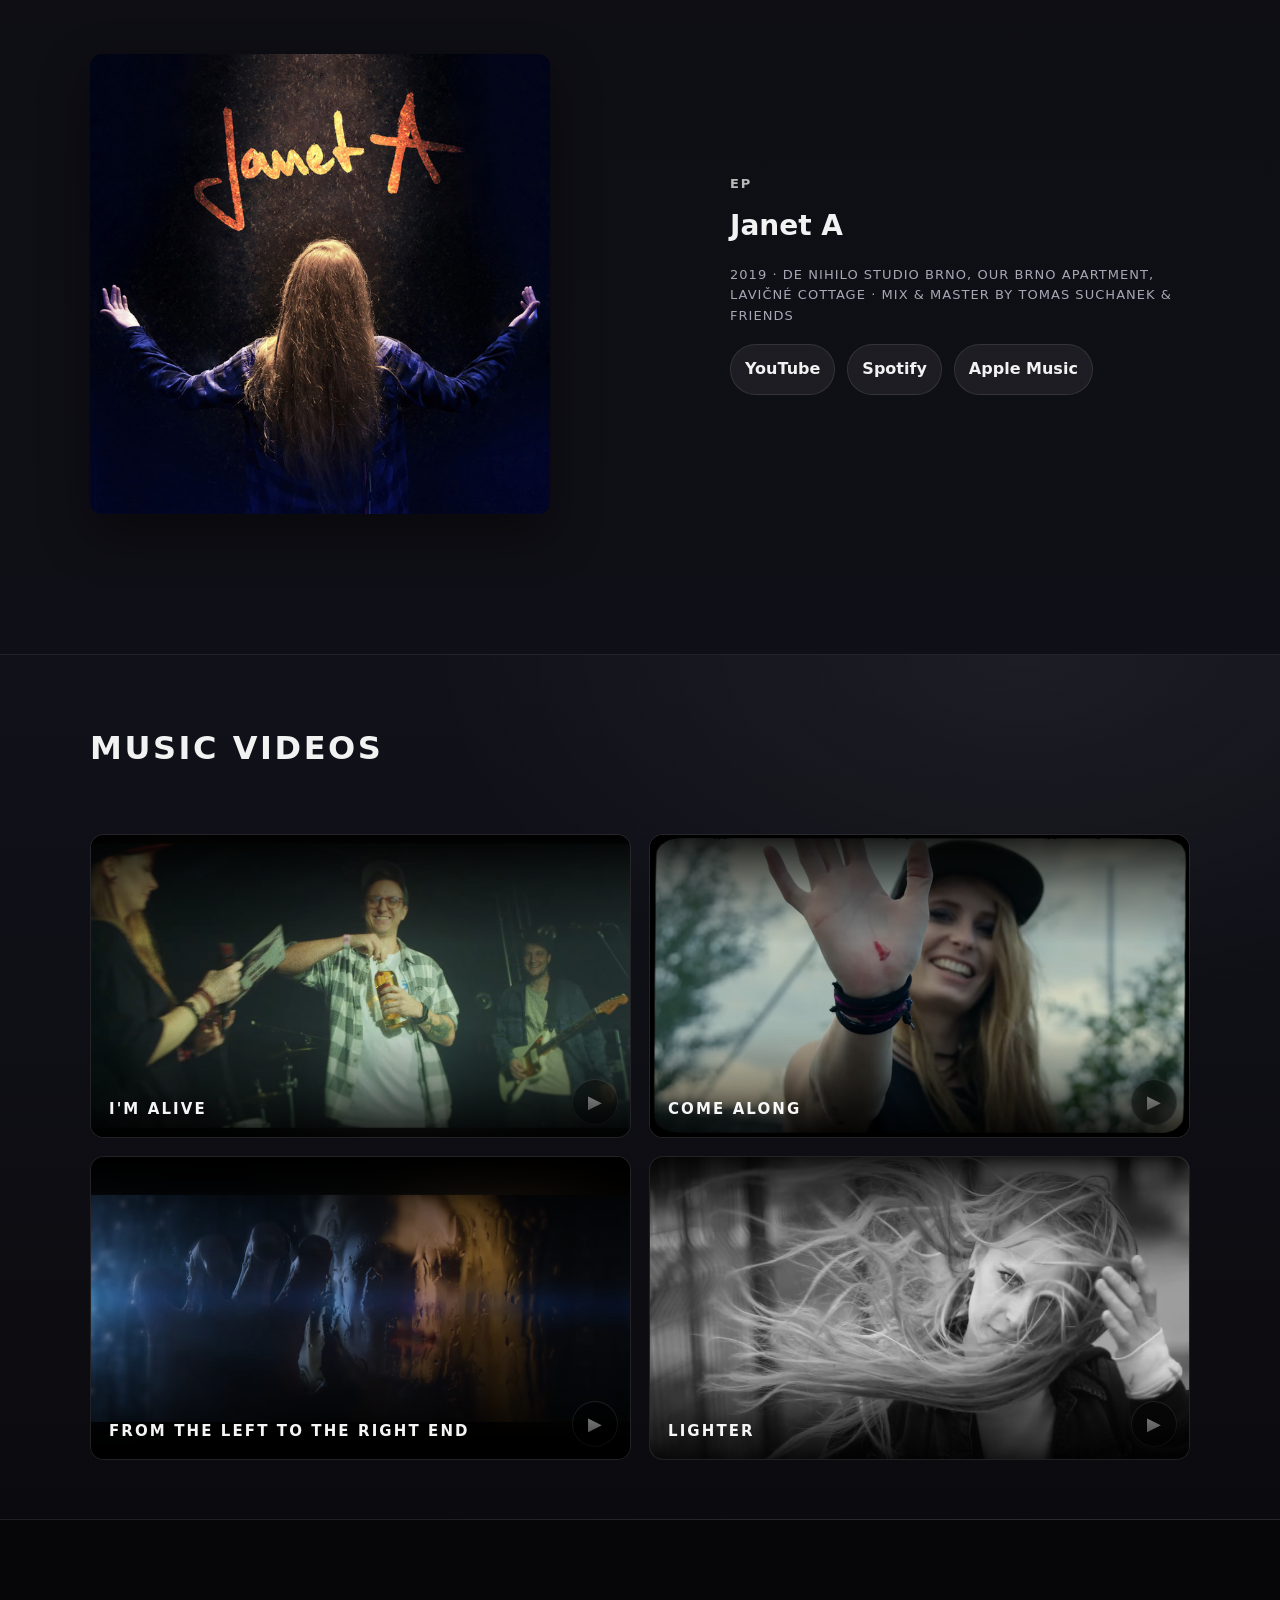
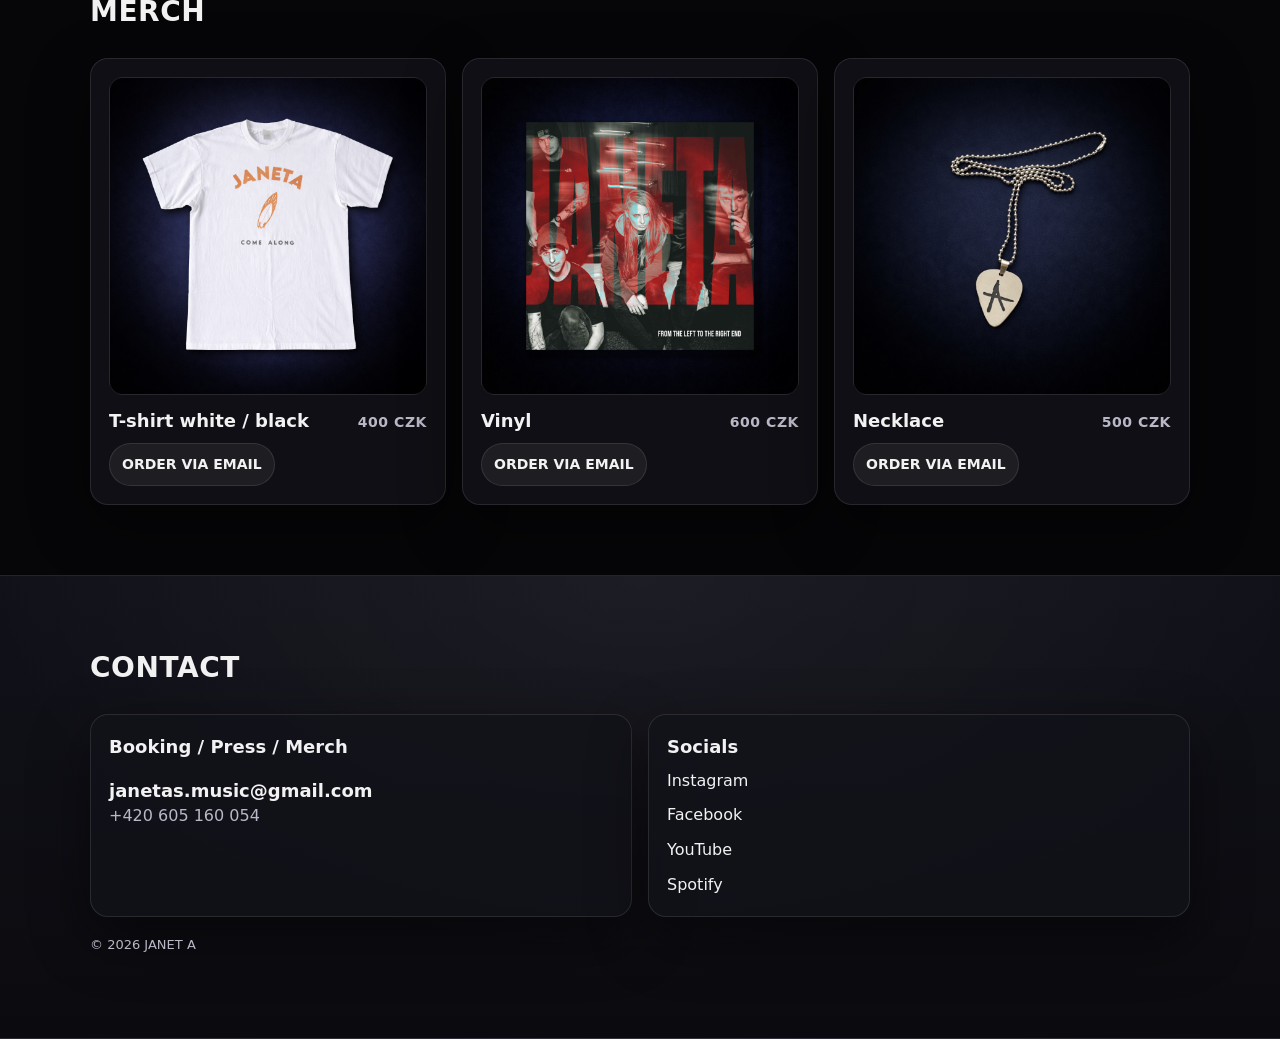
==== commit 4241abcd: "live shows updated" ====
--- a/index-en.html
+++ b/index-en.html
@@ -108,44 +108,7 @@
         </div>
 
         <div class="shows-list" data-shows>
-          <article class="show-item">
-            <span class="event-sticker">Acoustic Show</span>
-            <div class="show-date">
-              <div class="show-day">19/05</div>
-              <div class="show-my">2026</div>
-            </div>
-
-            <div class="show-main">
-              <div class="show-city">Praha, CZ</div>
-              <div class="show-venue muted">Chapeau Rouge</div>
-              <div class="show-with">+ Jiří Drtil Acoustic</div>
-            </div>
-
-            <div class="show-actions">
-              <a class="btn small" href="https://www.facebook.com/events/2423422654842760/" target="_blank"
-                rel="noopener">Event</a>
-            </div>
-          </article>
-
-          <article class="show-item">
-            <span class="event-sticker">Acoustic Show</span>
-            <div class="show-date">
-              <div class="show-day">03/06</div>
-              <div class="show-my">2026</div>
-            </div>
-
-            <div class="show-main">
-              <div class="show-city">Brno, CZ</div>
-              <div class="show-venue muted">Melodka</div>
-              <div class="show-with">+ Enough Vincent, Aldo Lush, Jaroslav Neuwirth</div>
-            </div>
-
-            <div class="show-actions">
-              <a class="btn small" href="https://www.facebook.com/events/2559932397800295" target="_blank"
-                rel="noopener">Event</a>
-            </div>
-          </article>
-
+          
           <article class="show-item">
             <span class="event-sticker">Acoustic Show</span>
             <div class="show-date">
--- a/style.css
+++ b/style.css
@@ -762,6 +762,7 @@
   align-items: center;
   gap: 16px;
   padding: 14px 16px;
+  position: relative;
   border-radius: var(--radius);
   border: 1px solid var(--line);
   background: rgba(18, 18, 26, .72);
@@ -862,13 +863,11 @@
   position: absolute;
   inset: 0;
   background:
-    linear-gradient(
-      to top,
+    linear-gradient(to top,
       rgba(5, 7, 14, 0.88) 0%,
       rgba(5, 7, 14, 0.50) 24%,
       rgba(5, 7, 14, 0.14) 48%,
-      rgba(5, 7, 14, 0.06) 100%
-    );
+      rgba(5, 7, 14, 0.06) 100%);
   pointer-events: none;
 }
 
@@ -880,11 +879,9 @@
   max-width: 1050px;
   padding: 14px 16px;
   border-radius: 16px;
-  background: linear-gradient(
-    to bottom,
-    rgba(8, 10, 18, 0.16),
-    rgba(8, 10, 18, 0.42)
-  );
+  background: linear-gradient(to bottom,
+      rgba(8, 10, 18, 0.16),
+      rgba(8, 10, 18, 0.42));
   backdrop-filter: blur(3px);
   border: 1px solid rgba(255, 255, 255, 0.06);
   box-shadow: 0 10px 30px rgba(0, 0, 0, 0.20);
@@ -987,7 +984,7 @@
     max-width: none;
   }
 
-  
+
   .live-feature-nav {
     width: 44px;
     height: 44px;
@@ -1655,11 +1652,38 @@
   border-radius: 2px;
 
   box-shadow:
-    0 0 0 1px rgba(255,255,255,.08),
-    0 2px 10px rgba(179,18,23,.35);
+    0 0 0 1px rgba(255, 255, 255, .08),
+    0 2px 10px rgba(179, 18, 23, .35);
 
   opacity: .92;
 
   pointer-events: none;
   z-index: 3;
+}
+
+@media (max-width: 768px) {
+  .shows-list {
+    gap: 28px;
+  }
+
+  .show-item {
+    position: relative;
+    overflow: visible;
+    padding-bottom: 14px !important;
+  }
+
+  .show-item .event-sticker {
+    position: absolute;
+    top: auto !important;
+    left: auto !important;
+    right: 14px !important;
+    bottom: -10px !important;
+
+    transform: rotate(-6deg) !important;
+    z-index: 20;
+
+    font-size: 10px;
+    padding: 5px 10px;
+    pointer-events: none;
+  }
 }
--- a/style.css
+++ b/style.css
@@ -762,6 +762,7 @@
   align-items: center;
   gap: 16px;
   padding: 14px 16px;
+  position: relative;
   border-radius: var(--radius);
   border: 1px solid var(--line);
   background: rgba(18, 18, 26, .72);
@@ -862,13 +863,11 @@
   position: absolute;
   inset: 0;
   background:
-    linear-gradient(
-      to top,
+    linear-gradient(to top,
       rgba(5, 7, 14, 0.88) 0%,
       rgba(5, 7, 14, 0.50) 24%,
       rgba(5, 7, 14, 0.14) 48%,
-      rgba(5, 7, 14, 0.06) 100%
-    );
+      rgba(5, 7, 14, 0.06) 100%);
   pointer-events: none;
 }
 
@@ -880,11 +879,9 @@
   max-width: 1050px;
   padding: 14px 16px;
   border-radius: 16px;
-  background: linear-gradient(
-    to bottom,
-    rgba(8, 10, 18, 0.16),
-    rgba(8, 10, 18, 0.42)
-  );
+  background: linear-gradient(to bottom,
+      rgba(8, 10, 18, 0.16),
+      rgba(8, 10, 18, 0.42));
   backdrop-filter: blur(3px);
   border: 1px solid rgba(255, 255, 255, 0.06);
   box-shadow: 0 10px 30px rgba(0, 0, 0, 0.20);
@@ -987,7 +984,7 @@
     max-width: none;
   }
 
-  
+
   .live-feature-nav {
     width: 44px;
     height: 44px;
@@ -1655,11 +1652,38 @@
   border-radius: 2px;
 
   box-shadow:
-    0 0 0 1px rgba(255,255,255,.08),
-    0 2px 10px rgba(179,18,23,.35);
+    0 0 0 1px rgba(255, 255, 255, .08),
+    0 2px 10px rgba(179, 18, 23, .35);
 
   opacity: .92;
 
   pointer-events: none;
   z-index: 3;
+}
+
+@media (max-width: 768px) {
+  .shows-list {
+    gap: 28px;
+  }
+
+  .show-item {
+    position: relative;
+    overflow: visible;
+    padding-bottom: 14px !important;
+  }
+
+  .show-item .event-sticker {
+    position: absolute;
+    top: auto !important;
+    left: auto !important;
+    right: 14px !important;
+    bottom: -10px !important;
+
+    transform: rotate(-6deg) !important;
+    z-index: 20;
+
+    font-size: 10px;
+    padding: 5px 10px;
+    pointer-events: none;
+  }
 }
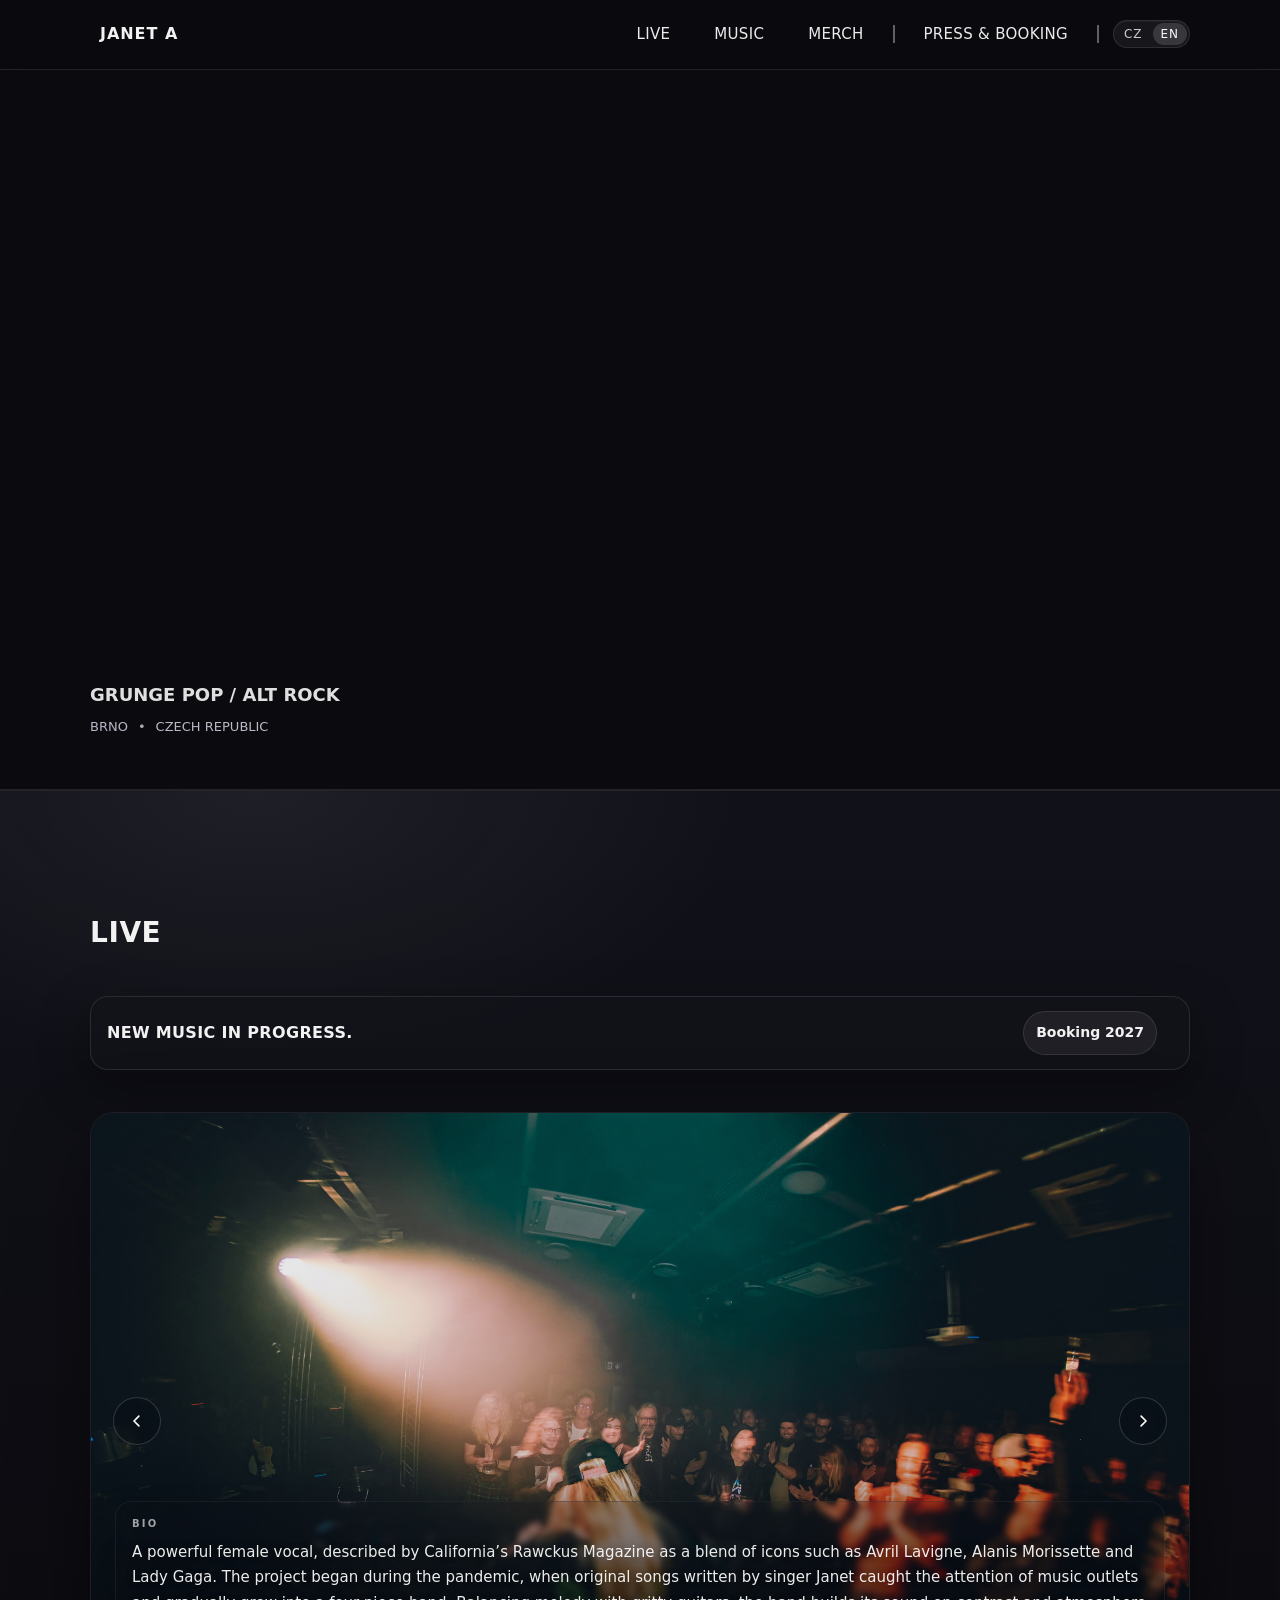
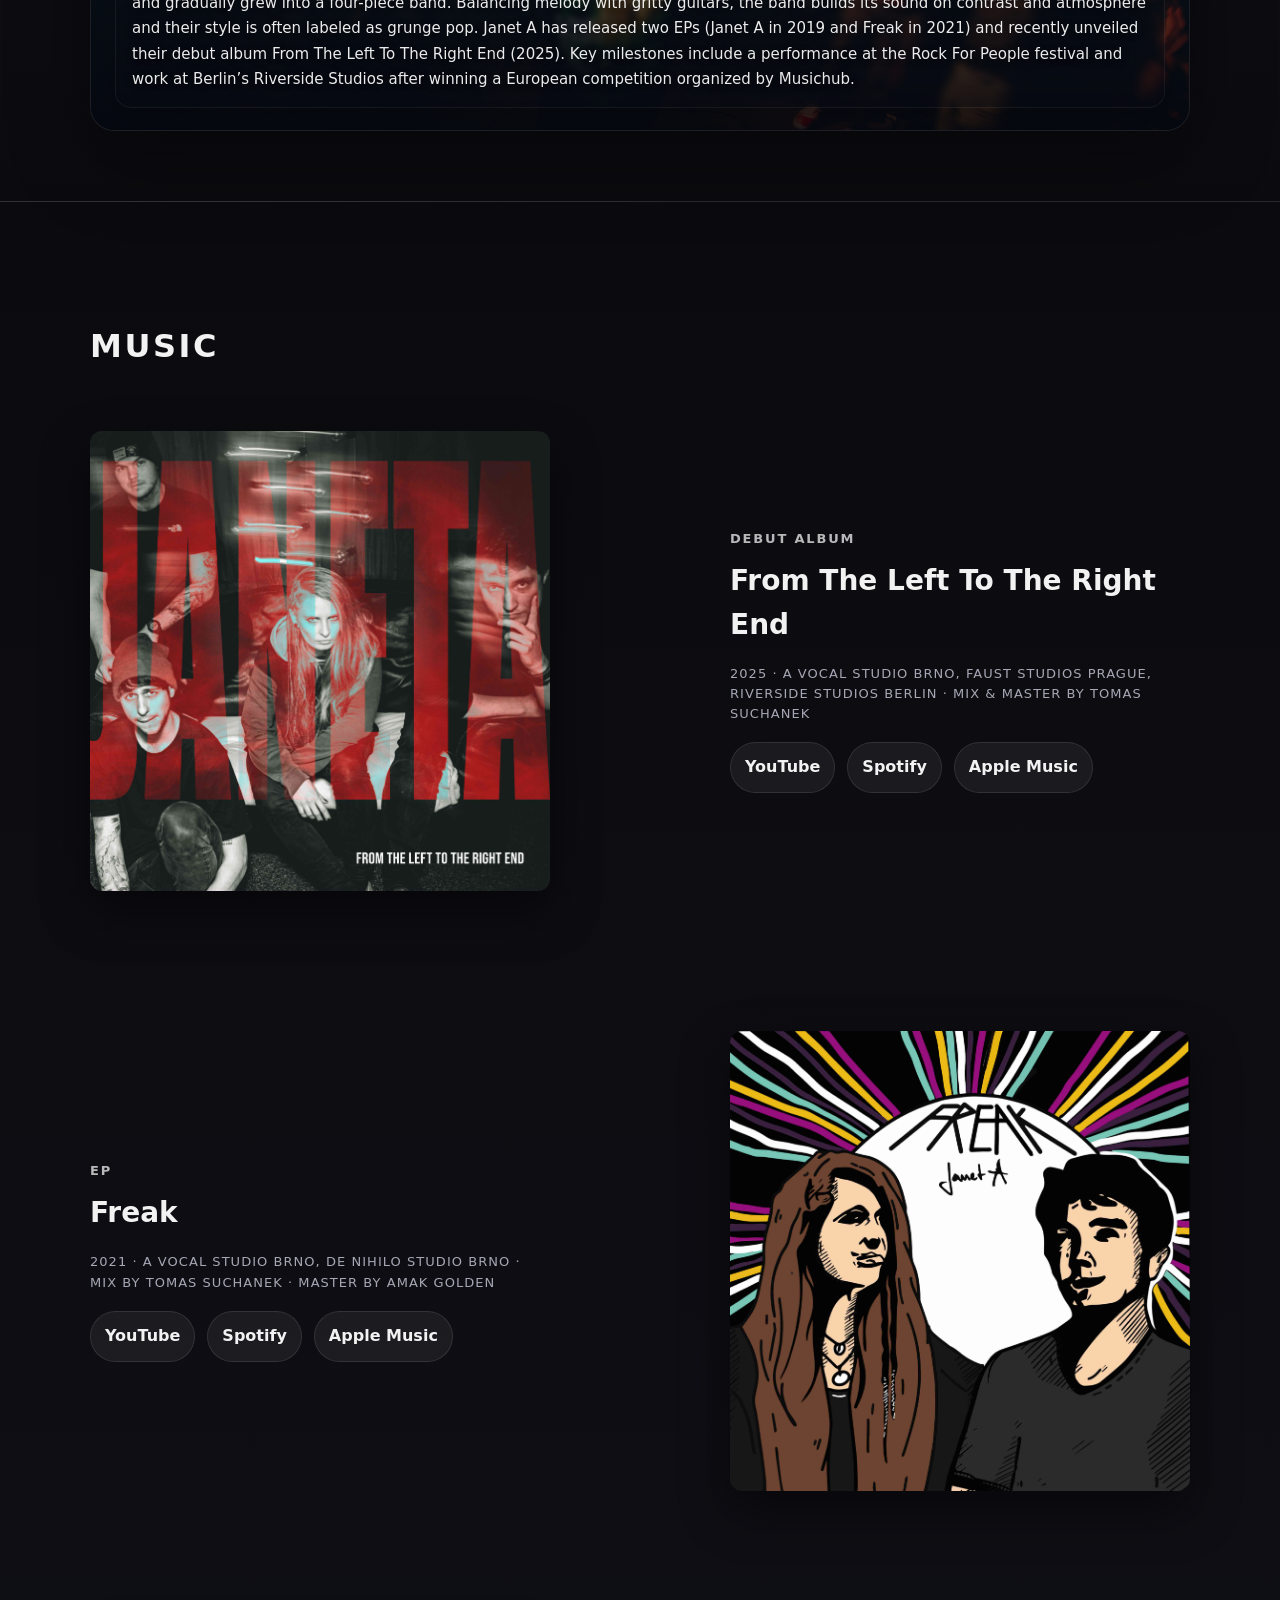
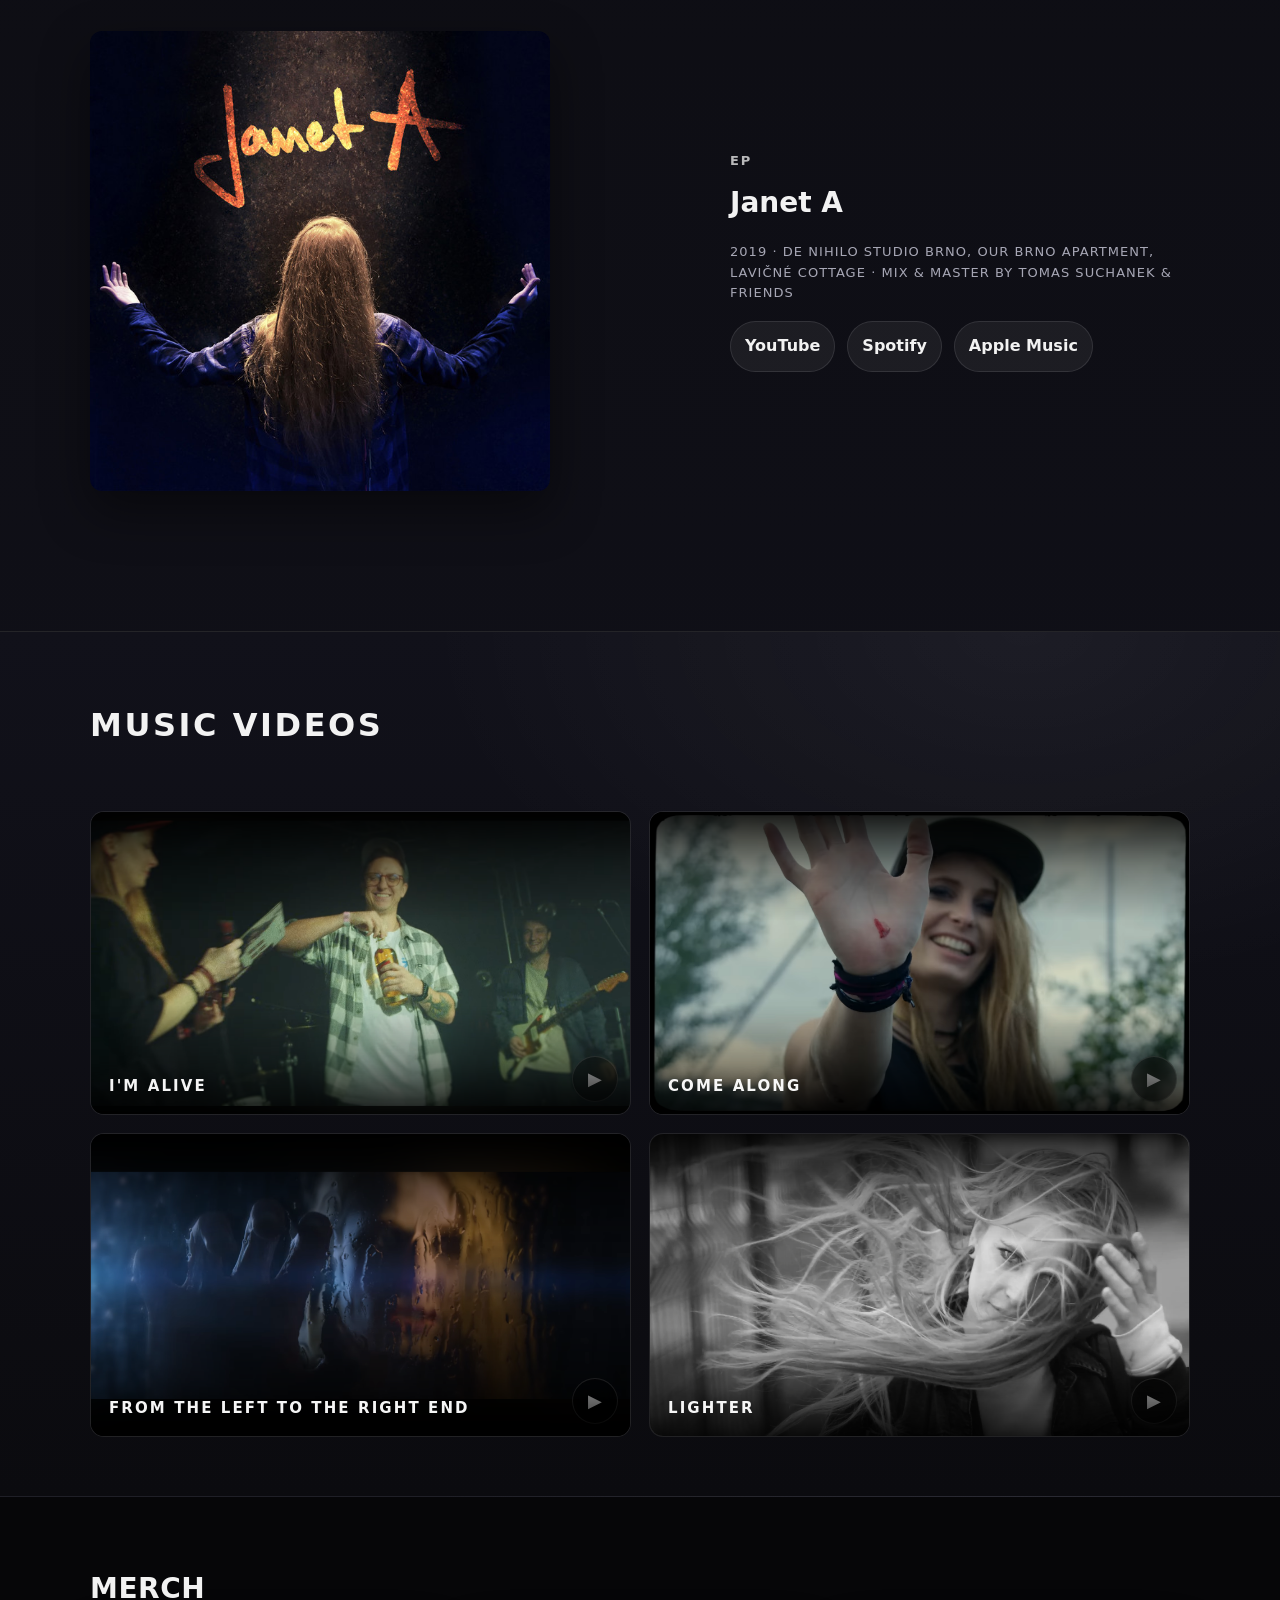
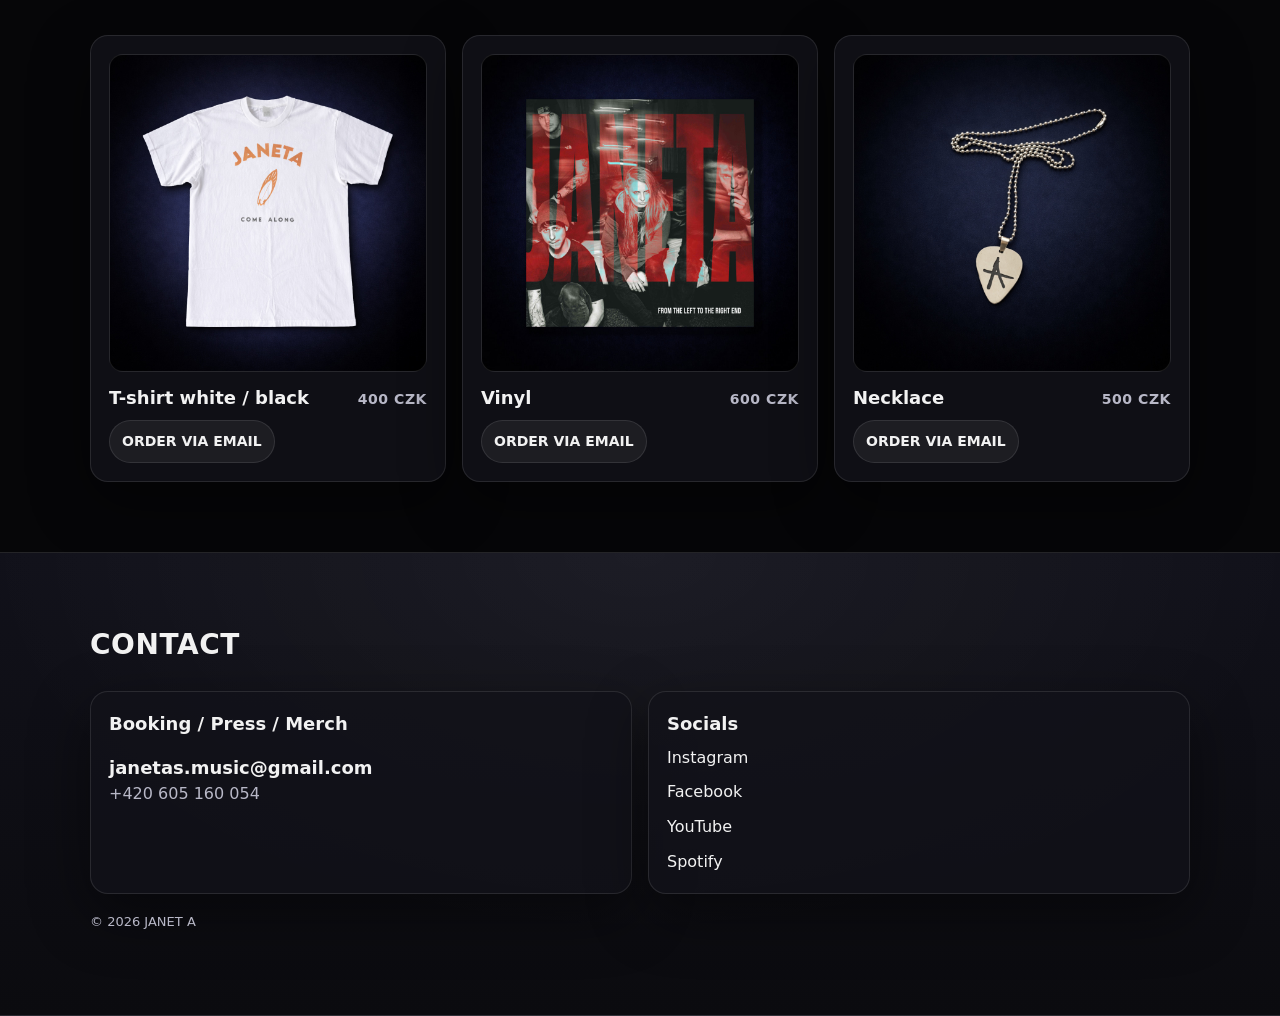
==== commit 26e20856: "LIVE section update" ====
--- a/index-en.html
+++ b/index-en.html
@@ -108,23 +108,16 @@
         </div>
 
         <div class="shows-list" data-shows>
-          
+
           <article class="show-item">
-            <span class="event-sticker">Acoustic Show</span>
-            <div class="show-date">
-              <div class="show-day">15/08</div>
-              <div class="show-my">2026</div>
-            </div>
-
             <div class="show-main">
-              <div class="show-city">Bílovec, CZ</div>
-              <div class="show-venue muted">Summer Acoustic Festival</div>
-              <div class="show-with"></div>
+              <div class="show-city">NEW MUSIC IN PROGRESS.</div>
             </div>
 
             <div class="show-actions">
-              <a class="btn small" href="https://www.facebook.com/events/1256035845897528/" target="_blank"
-                rel="noopener">Event</a>
+              <a class="btn small" href="media-en.html">
+                Booking 2027
+              </a>
             </div>
           </article>
         </div>
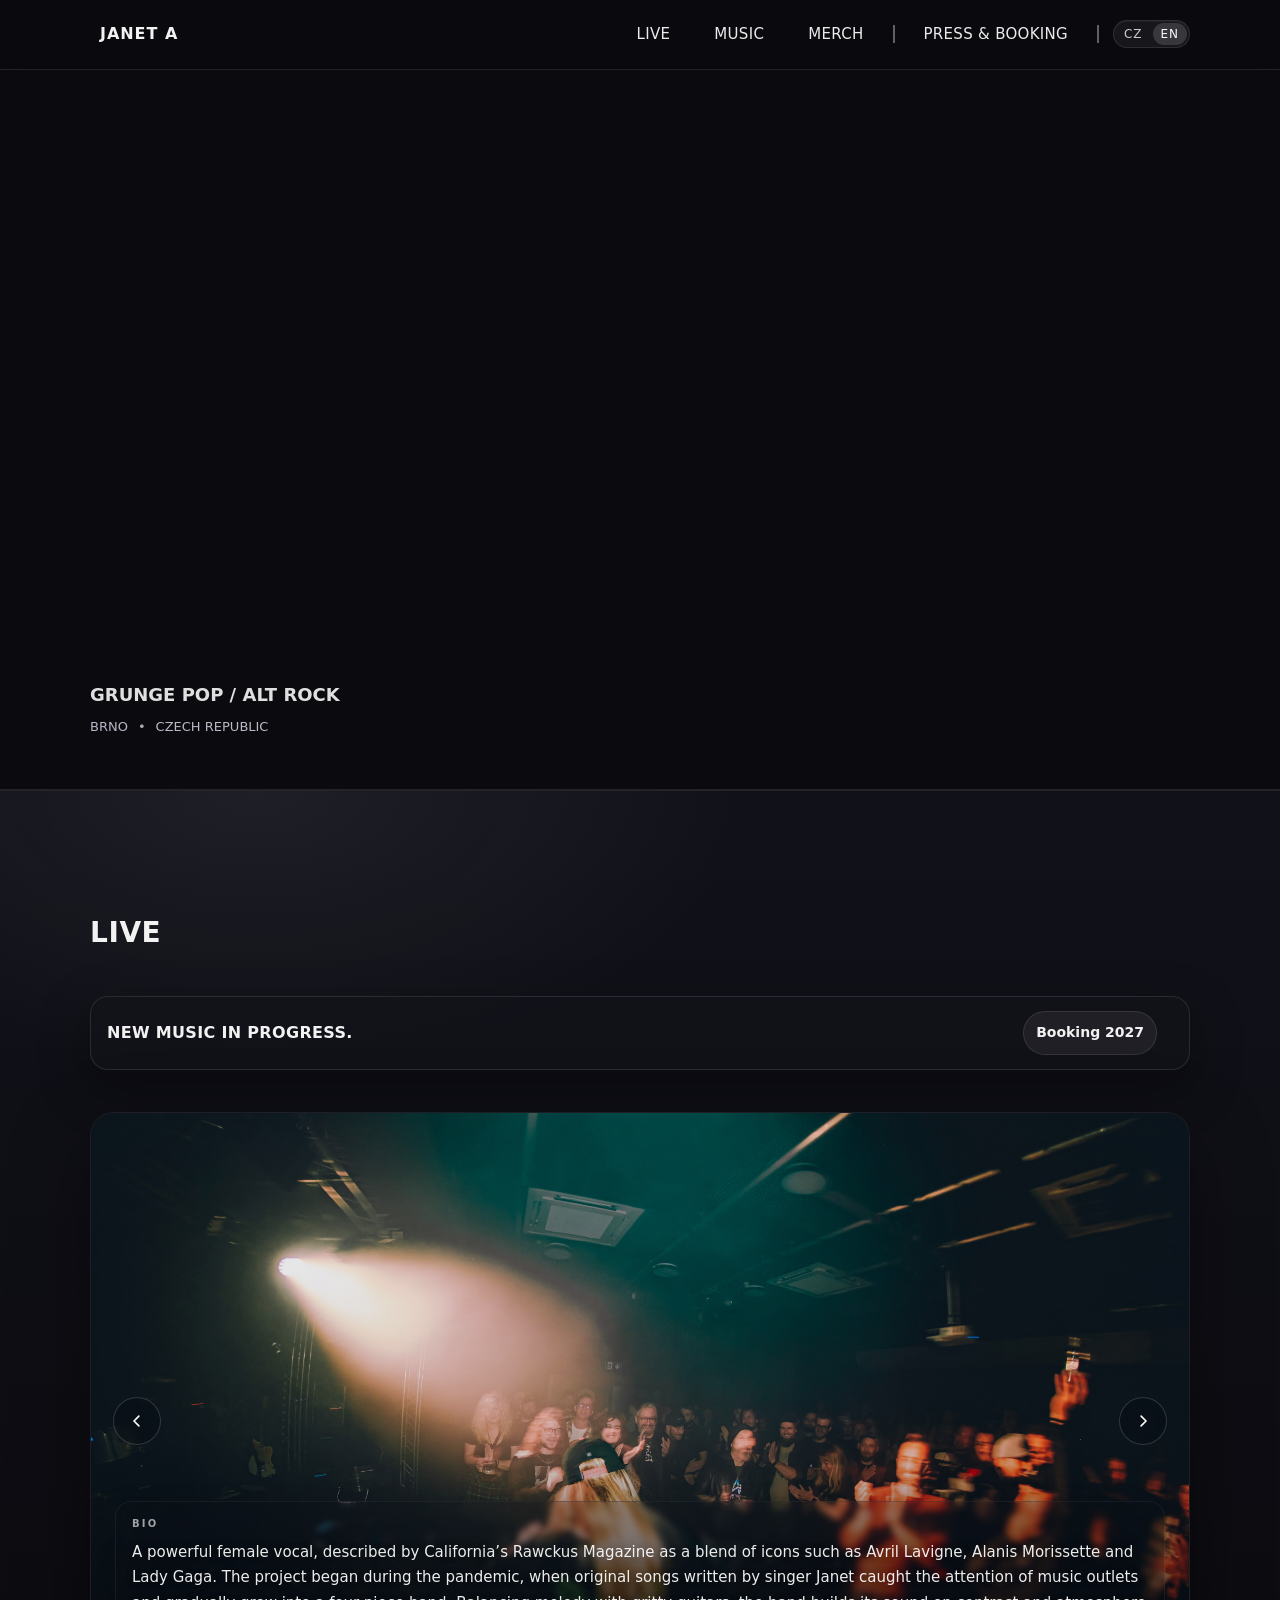
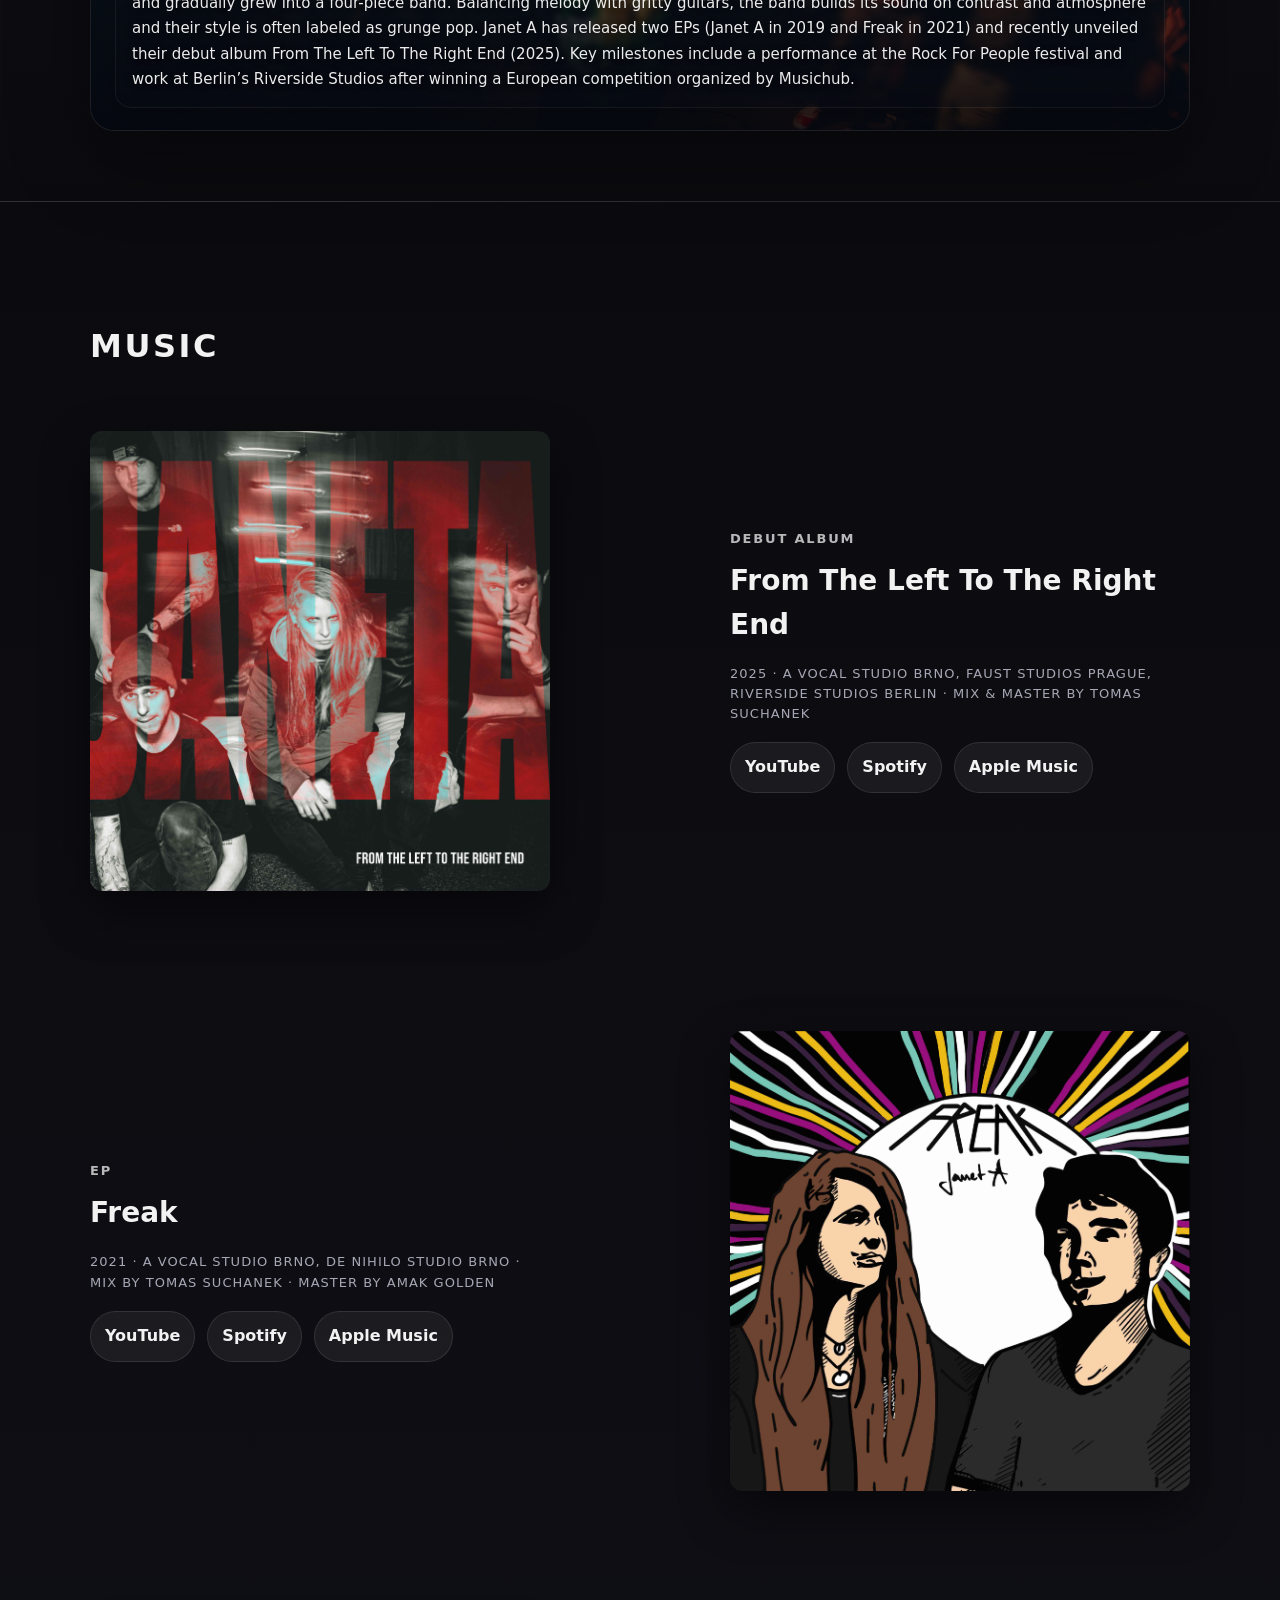
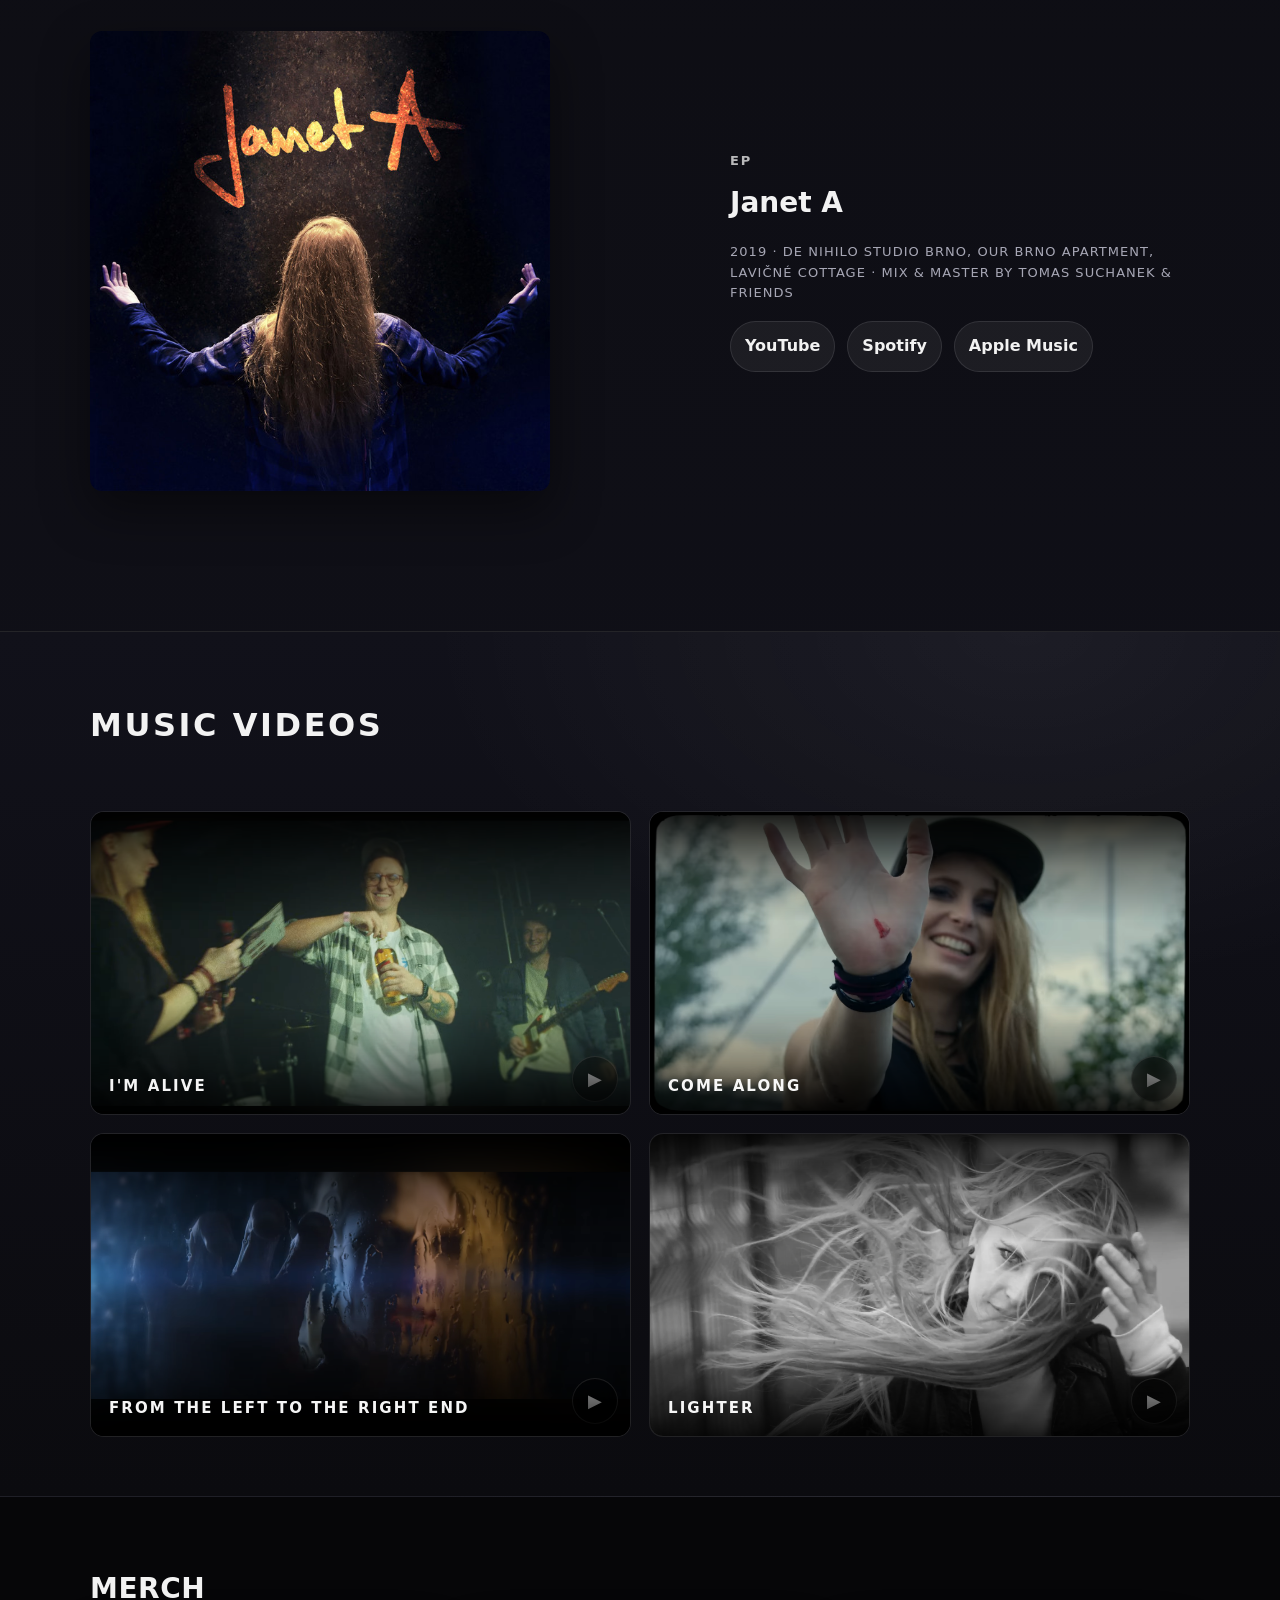
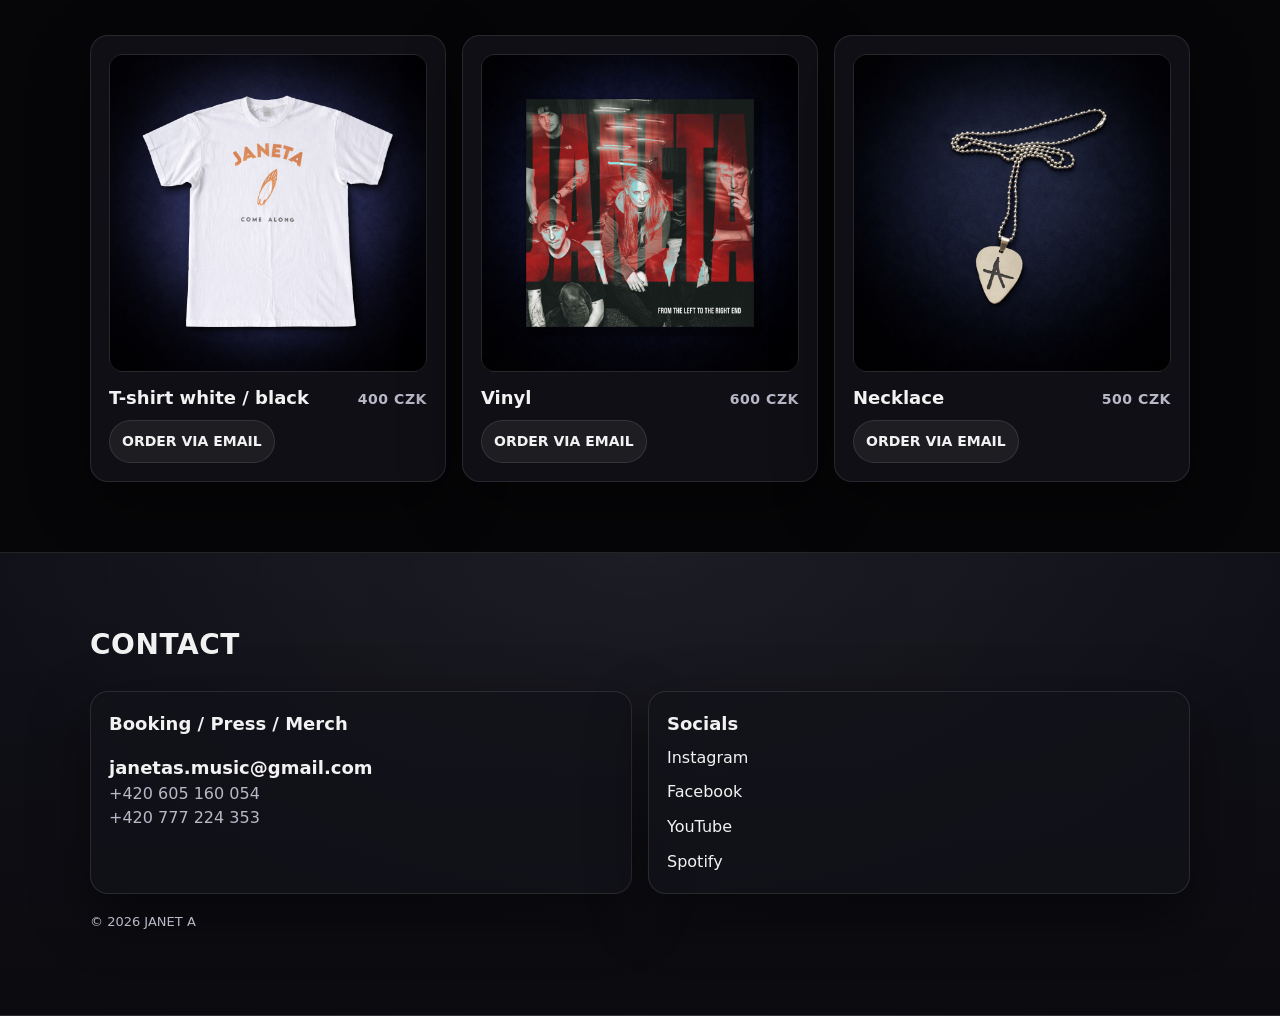
==== commit f4bc5a0b: "contact info update" ====
--- a/index-en.html
+++ b/index-en.html
@@ -384,7 +384,8 @@
             <h3 class="card-title">Booking / Press / Merch</h3>
             <p>
               <a class="big-link" href="mailto:janetas.music@gmail.com">janetas.music@gmail.com</a><br />
-              <span class="muted">+420 605 160 054</span>
+              <span class="muted">+420 605 160 054</span><br />
+              <span class="muted">+420 777 224 353</span>
             </p>
           </div>
 
